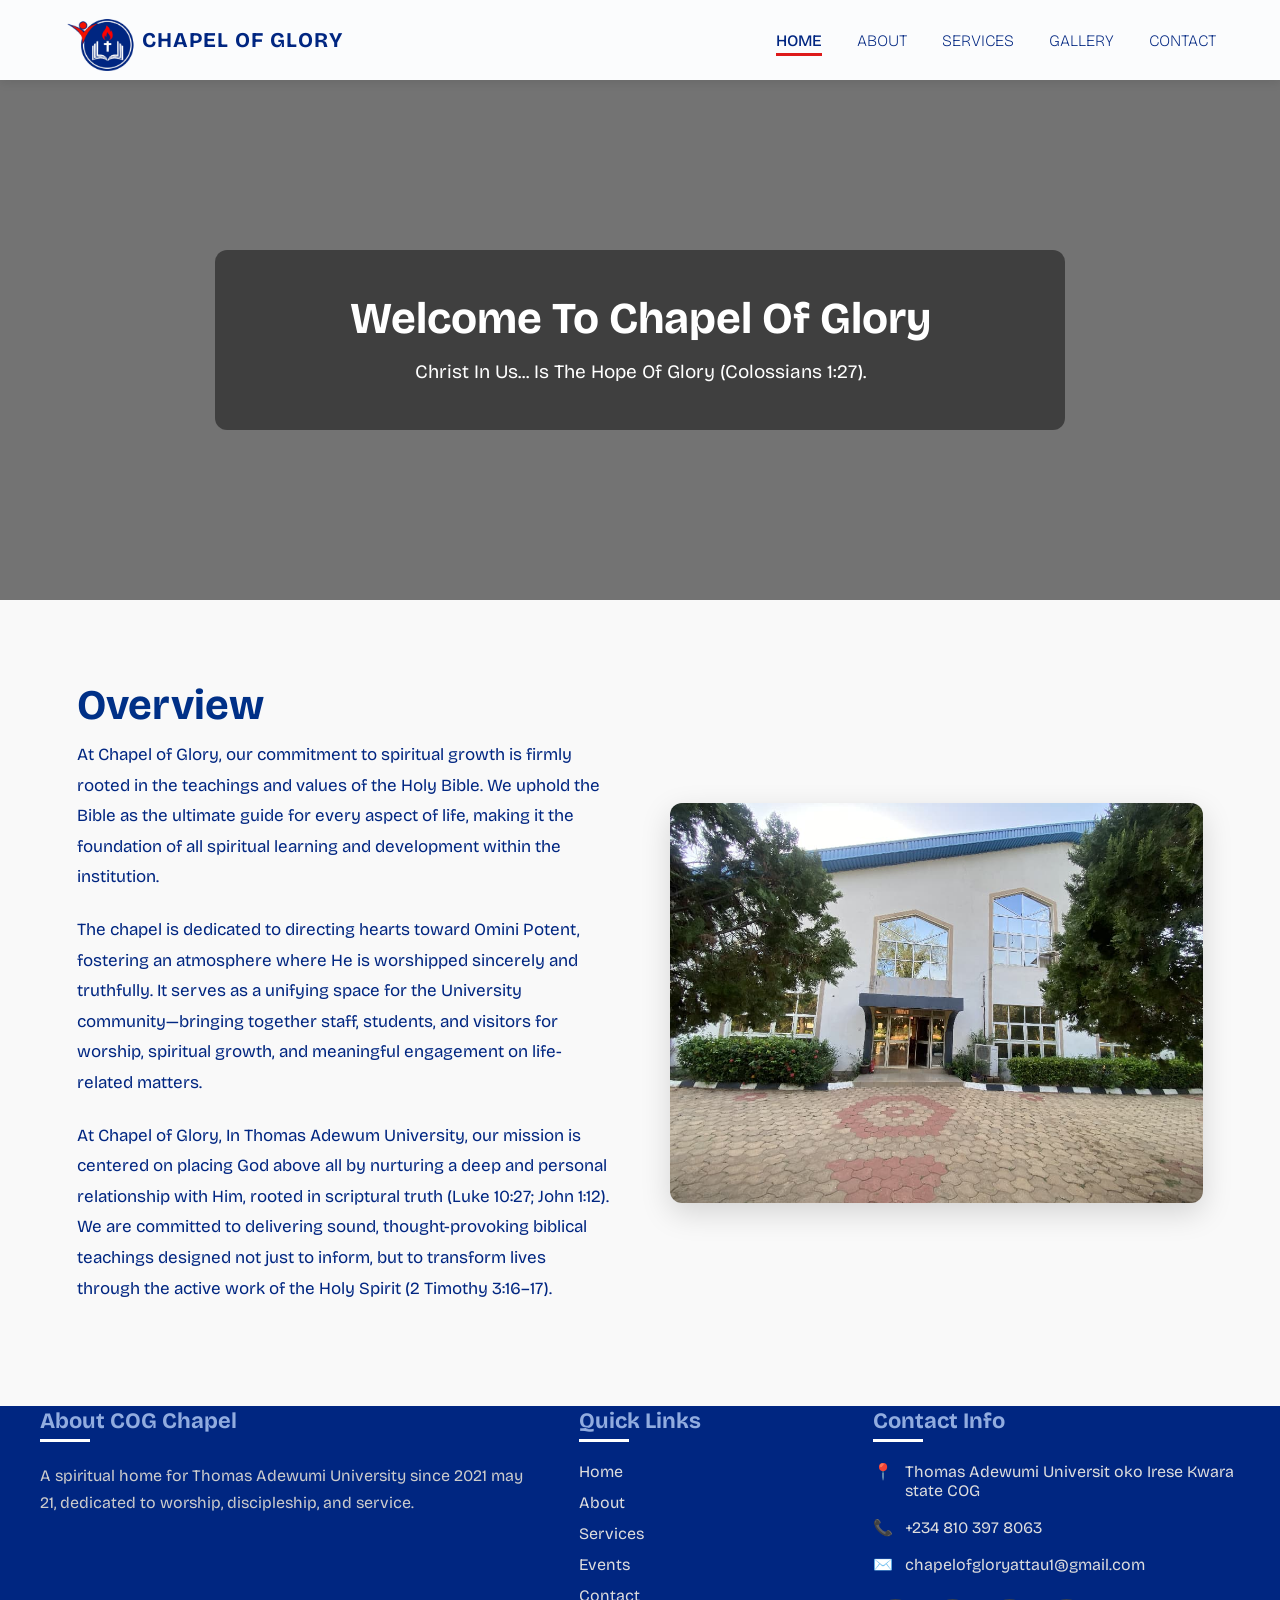
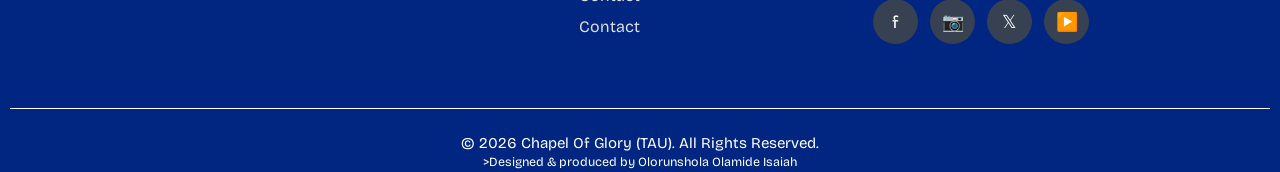
==== index.html @ 88c902e5 "Add files via upload" ====
<!doctype html>
<html lang="en">
  <head>
    <meta charset="UTF-8" />
    <meta name="viewport" content="width=device-width, initial-scale=1.0" />
    <link rel="stylesheet" href="style.css" />
    <title>Chapel Of Glory</title>
    <link rel="icon" type="image/png" href="Image/IMG_3424.png" />

    <!-- ✅ Correct Google Icons -->
    <link href="https://fonts.googleapis.com/css2?family=Material+Symbols+Outlined" rel="stylesheet">
  </head>

  <body>

    <nav class="navbar">
      <div class="logo-container">
        <div class="logo">
          <img src="Image/IMG_3424.png" alt="Chapel Of Glory" />
        </div>
        <div class="church-name">CHAPEL OF GLORY</div>
      </div>

      <!-- ✅ Navigation Links (with close button inside) -->
      <ul class="nav-links" id="navLinks">

        <li><a href="index.html" class="active">HOME</a></li>
        <li><a href="about.html">ABOUT</a></li>
        <li><a href="services.html">SERVICES</a></li>
        <li><a href="events.html">GALLERY</a></li>
        <li><a href="contact.html">CONTACT</a></li>
      </ul>

      <!-- ✅ Menu Button -->
      <button class="menu-btn" id="menuBtn">
        <span class="material-symbols-outlined" id="menuIcon">menu</span>
      </button>
    </nav>

  </body>
</html>

    <!-- Hero Banner -->
    <section class="hero">
      <video autoplay muted loop playsinline>
        <source
          src="Video/WhatsApp Video 2026-04-13 at 7.07.06 PM.mp4"
          type="video/mp4"
        />
        Your browser does not support this video
      </video>

      <div class="fallback"></div>

      <div class="hero-content">
        <h1 class="hero-title"><b>Welcome To Chapel Of Glory</b></h1>
        <p class="hero-subtitle">
         Christ In Us... Is The Hope Of Glory (Colossians 1:27).
        </p>
      </div>
    </section>

    <!-- Overview Section -->
    <section class="overview">
      <div class="overview-container">
        <!-- Left: Text Content -->
        <div class="overview-text">
          <h2 class="section-title">Overview</h2>

          <p>
            At Chapel of Glory, our commitment to spiritual growth is firmly
            rooted in the teachings and values of the Holy Bible. We uphold the
            Bible as the ultimate guide for every aspect of life, making it the
            foundation of all spiritual learning and development within the
            institution.
          </p>

          <p>
            The chapel is dedicated to directing hearts toward Omini Potent,
            fostering an atmosphere where He is worshipped sincerely and
            truthfully. It serves as a unifying space for the University
            community—bringing together staff, students, and visitors for
            worship, spiritual growth, and meaningful engagement on life-related
            matters.
          </p>

          <p>
            At Chapel of Glory, In Thomas Adewum University, our mission is
            centered on placing God above all by nurturing a deep and personal
            relationship with Him, rooted in scriptural truth (Luke 10:27; John
            1:12). We are committed to delivering sound, thought-provoking
            biblical teachings designed not just to inform, but to transform
            lives through the active work of the Holy Spirit (2 Timothy
            3:16–17).
          </p>
        </div>

        <!-- Right: Chapel Building Image -->
        <div class="overview-image">
          <img
            src="Image/WhatsApp Image 2026-04-17 at 4.58.15 PM.jpeg"
            alt="Chapel Of Glory Building"
          />
        </div>
      </div>
    </section>

    <!-- Devotional Store Section 
    <section class="devotional-store">
      <div class="store-container">
        <h2 class="section-title">Devotional Store</h2>
        <p class="section-subtitle">
          Enhance your spiritual journey with these inspiring devotionals and
          books
        </p>

        <div class="store-grid">
          Item 1: Open Heaven 
          <div class="store-card">
            <div class="card-image">
              <img src="images/hymnbook.jpg" alt="Hymn Book" />
            </div>
            <div class="card-content">
              <h3>Sunday School Book</h3>
              <p>
                A book of 
              </p>
              <a
                href="pdfs/hymnbook-sample.pdf"
                target="_blank"
                class="download-btn"
              >
                View HYMM
              </a>
            </div>
          </div>-->

          <!-- Item 2: Hymn Book -->
          <!-- Hymn Book - Updated with PDF Viewer 
          <div class="store-card">
            <div class="card-image">
              <img src="images/hymnbook.jpg" alt="Hymn Book" />
            </div>
            <div class="card-content">
              <h3>Hymn Book</h3>
              <p>
                Collection of worship hymns for personal and corporate worship
              </p>
              <a
                href="pdfs/hymnbook-sample.pdf"
                target="_blank"
                class="download-btn"
              >
                View HYMM
              </a>
            </div>
          </div>

          Item 3: Sunday School 
          <div class="store-card">
            <div class="card-image">
              <img src="images/sunday-school.jpg" alt="Sunday School Manual" />
            </div>
            <div class="card-content">
              <h3>Sunday School</h3>
              <div class="price">₦1,000</div>
              <p>Comprehensive Sunday school teaching materials</p>
              <button class="download-btn">DOWNLOAD SAMPLE</button>
            </div>
          </div>
        </div> 

        <div class="store-footer">
          For full purchases, please contact us at
          <p>
            Email us:
            <a href="mailto:chapleofgloryattau1@gmail.com"
              >chapleofgloryattau1@gmail.com</a
            >
          </p>
          or visit the chapel.
        </div>
      </div>
    </section> -->


<!-- Prayer Request Section - Similar to Email Updates -->



    <!-- Footer -->
  <footer class="footer">
    <div class="footer-container">
      <!-- About COG Chapel -->
      <div class="footer-column">
        <h3>About COG Chapel</h3>
        <p>A spiritual home for Thomas Adewumi University since 2021 may 21, dedicated to worship, discipleship, and service.</p>
      </div>

      <!-- Quick Links -->
      <div class="footer-column">
        <h3>Quick Links</h3>
        <ul>
          <li><a href="index.html">Home</a></li>
          <li><a href="#">About</a></li>
          <li><a href="#">Services</a></li>
          <li><a href="#">Events</a></li>
          <li><a href="#">Contact</a></li>
          <li><a href="#">Contact</a></li>
        </ul>
      </div>

      <!-- Contact Info -->
      <div class="footer-column">
        <h3>Contact Info</h3>
        <div class="contact-item">
          <span>📍</span>
          <span>Thomas Adewumi Universit oko Irese Kwara state COG</span>
        </div>
        <div class="contact-item">
          <span>📞</span>
          <span>+234 810 397 8063</span>
        </div>
        <div class="contact-item">
          <span>✉️</span>
          <span>chapelofgloryattau1@gmail.com</span>
        </div>

        <!-- Social Media Icons -->
        <div class="social-icons">
          <a href="#" class="social-icon">f</a>
          <a href="#" class="social-icon">📷</a>
          <a href="#" class="social-icon">𝕏</a>
          <a href="#" class="social-icon">▶️</a>
        </div>
      </div>
    </div>

    <!-- Bottom Copyright -->
    <div class="footer-bottom">
      <p>© 2026 Chapel Of Glory (TAU). All Rights Reserved.</p>
      <p><small>>Designed & produced by Olorunshola Olamide Isaiah</small></p>
    </div>
  </footer>

 <script>
  const menuBtn = document.getElementById('menuBtn');
  const navLinks = document.getElementById('navLinks');
  const menuIcon = document.getElementById('menuIcon');
  const closeIcon = document.getElementById('closeIcon');

  menuBtn.addEventListener('click', () => {
    navLinks.classList.toggle('active');

    // Change icon between menu and close (X)
    if (navLinks.classList.contains('active')) {
      menuIcon.textContent = 'close';     // Shows X icon
    } else {
      menuIcon.textContent = 'menu';      // Shows hamburger
    }
  });


  const prayerForm = document.getElementById('prayerForm');

  prayerForm.addEventListener('submit', function(e) {
    e.preventDefault();

    const fullName = document.getElementById('fullName').value.trim();
    const email = document.getElementById('email').value.trim();
    const phone = document.getElementById('phone').value.trim();
    const prayerTitle = document.getElementById('prayerTitle').value.trim();
    const prayerPoint = document.getElementById('prayerPoint').value.trim();

    if (!fullName || !email || !prayerPoint) {
      alert("Please fill in your name, email, and prayer request.");
      return;
    }
// The email body content sent to the Prophet will be formatted as follows:
    let body = `New Prayer Request from Chapel of Glory Member\n\n`;
    body += `Name: ${fullName}\n`;
    body += `Email: ${email}\n`;
    if (phone) body += `Phone: ${phone}\n`;
    if (prayerTitle) body += `Prayer Title: ${prayerTitle}\n\n`;
    body += `Prayer Request:\n${prayerPoint}\n\n`;
    body += `Submitted on: ${new Date().toLocaleString()}`;

    const prophetEmail = "olamideolorunshola07@gmail.com";

    const mailtoLink = `mailto:${prophetEmail}?subject=Prayer Request from ${encodeURIComponent(fullName)}&body=${encodeURIComponent(body)}`;

    // Try to open email client
    window.location.href = mailtoLink;

    // Show success message
    const successDiv = document.createElement('div');
    successDiv.className = 'success-message';
    successDiv.innerHTML = `
      <strong>Thank You!</strong><br>
      Your prayer request has been prepared.<br>
      Please check your email app and click <strong>"Send"</strong> to deliver it to the Prophet.
    `;

    prayerForm.appendChild(successDiv);
    successDiv.style.display = 'block';

    // Reset form
    setTimeout(() => {
      prayerForm.reset();
      successDiv.remove();
    }, 4000);
  });
</script>


  </body>
</html>
---- style.css ----
@import url("https://fonts.googleapis.com/css2?family=Bricolage+Grotesque:opsz,wght@12..96,200..800&display=swap");
:root {
  --Logo-color: #002681;
  --logo-color-2: #dd1a1a;
  --Logo-color-3: #fff;
}

* {
  margin: 0;
  padding: 0;
  box-sizing: border-box;
  scrollbar-width: thin;
}

body {
  font-family: "Bricolage Grotesque", sans-serif;
}

/* Navbar */
.navbar {
  display: flex;
  align-items: center;
  justify-content: space-between;
  padding: 15px 5%;
  background-color: rgb(251, 252, 253);
  box-shadow: 0 2px 10px rgba(0, 0, 0, 0.1);
  position: sticky;
  top: 0;
  z-index: 1000;
  width: auto;
  height: 80px;
}

.logo-container {
  display: flex;
  align-items: center;
  gap: 3px;
}

.logo {
  width: 75px;
  height: 75px;
  top: 50%;
  left: 70%;
  overflow: hidden;
  animation: flip 2s ease-in-out infinite;
  transform-style: preserve-3d;
}

@keyframes flip {
  0% {
    transform: perspective(800px) rotateY(0deg);
  }
  50% {
    transform: perspective(800px) rotateY(180deg);
  }
}

.logo img {
  width: 100%;
  height: 100%;
  object-fit: contain;
}

.church-name {
  font-size: 21px;
  font-weight: 700;
  color: #002681;
  letter-spacing: 1px;
}

/* Desktop Navigation */
.nav-links {
  display: flex;
  gap: 35px;
  list-style: none;
}

.nav-links a {
  text-decoration: none;
  color: var(--Logo-color);
  font-weight: 200;
  font-size: 16px;
}

.nav-links a:hover {
  color: var(--logo-color-2);
}
.nav-links a:hover {
  color: #003087;
}

.nav-links a.active {
  color: var(--Logo-color);
  position: relative;
  font-weight: 500;
}

.nav-links a.active::after {
  content: "";
  position: absolute;
  bottom: -6px;
  left: 0;
  width: 100%;
  height: 3px;
  background-color: var(--logo-color-2);
}

/* Menu Button */
.menu-btn {
  background: none;
  border: none;
  font-size: 32px;
  color: var(--Logo-color);
  cursor: pointer;
  display: none;
  padding: 5px;
}

/* Mobile Menu */
@media (max-width: 768px) {
  .menu-btn {
    display: block;
  }

  .logo {
    width: 55px;
    height: 55px;
    border-radius: 50%;
  }

  .church-name {
    font-size: 16px;
  }

  .nav-links {
    position: fixed;
    top: 80px;
    left: -100%;
    width: 100%;
    height: calc(70vh - 60px);
    background: var(--Logo-color-3);
    flex-direction: column;
    align-items: center;
    padding-top: 20px;
    gap: 30px;
    transition: 0.3s;
  }

  .nav-links.active {
    left: 0;
  }

  .nav-links a {
    font-size: 18px;
  }
}

/* Hero Banner */
.hero {
  position: relative;
  height: 520px; /* Full screen height */
  display: flex;
  align-items: center;
  justify-content: center;
  overflow: hidden;
}

.hero video {
  position: absolute;
  top: 50%;
  left: 50%;
  min-width: 90%;
  min-height: 50%;
  width: 100%;
  height: auto;
  transform: translate(-50%, -50%);
  object-fit: cover;
  z-index: 10;
}

.hero::after {
  content: "";
  position: absolute;
  top: 0;
  left: 0;
  width: 100%;
  height: 100%;
  background: rgba(0, 0, 0, 0.55); /* Adjust darkness here */
  z-index: 2;
}

.hero-content {
  position: relative;
  z-index: 13;
  background-color: rgba(0, 0, 0, 0.45);
  padding: 45px 80px;
  border-radius: 12px;
  min-width: 850px;
  margin-top: 0;
  text-align: center;
  color: white;
}

.hero-title {
  font-size: 44px;
  font-weight: 700;
  margin-bottom: 16px;
  line-height: 1.1;
}

.hero-subtitle {
  font-size: 19px;
  line-height: 1.4;
}

@media (max-width: 600px) {
  .hero {
    height: 420px;
  }

  .hero-title {
    font-size: 28px;
  }

  .hero-subtitle {
    font-size: 16px;
  }
}

/* Overview Section */
.overview {
  padding: 80px 6%;
  background-color: #f9f9f9;
}

.overview-container {
  display: flex;
  align-items: center;
  gap: 60px;
  max-width: 1200px;
  margin: 0 auto;
}

.overview-text {
  flex: 1;
}

.section-title {
  font-size: 42px;
  font-weight: 700;
  color: #dd1a1a;
  margin-bottom: 30px;
}

.overview-text p {
  font-size: 17px;
  line-height: 1.8;
  color: #002681;
  margin-bottom: 22px;
}

.overview-image {
  flex: 1;
  border-radius: 12px;
  overflow: hidden;
  box-shadow: 0 10px 30px rgba(0, 0, 0, 0.15);
}

.overview-image img {
  width: 100%;
  height: auto;
  display: block;
  transition: transform 0.4s ease;
}

.overview-image img:hover {
  transform: scale(1.03);
}

@media (max-width: 768px) {
  .overview-container {
    flex-direction: column;
    gap: 40px;
  }

  .section-title {
    font-size: 36px;
  }
}

/* Devotional Store Section */
.devotional-store {
  padding: 80px 6%;
  background-color: #f8f9fa;
}

.store-container {
  max-width: 1200px;
  margin: 0 auto;
  text-align: center;
}

.section-title {
  font-size: 42px;
  font-weight: 700;
  color: #003087;
  margin-bottom: 10px;
}

.section-subtitle {
  font-size: 19px;
  color: #555;
  margin-bottom: 50px;
}

.store-grid {
  display: grid;
  grid-template-columns: repeat(auto-fit, minmax(320px, 1fr));
  gap: 30px;
  margin-bottom: 60px;
}

.store-card {
  background: white;
  border-radius: 12px;
  overflow: hidden;
  box-shadow: 0 8px 25px rgba(0, 0, 0, 0.1);
  transition: transform 0.3s ease;
}

.store-card:hover {
  box-shadow: 0 10px 30px var(--Logo-color-3);
  transform: translateY(-8px);
}

.card-image {
  height: 280px;
  overflow: hidden;
}

.card-image img {
  width: 100%;
  height: 100%;
  object-fit: cover;
}

.card-content {
  padding: 25px;
  text-align: left;
}

.card-content h3 {
  font-size: 24px;
  margin-bottom: 8px;
  color: var(--Logo-color);
}

.price {
  font-size: 22px;
  font-weight: 700;
  color: var(--logo-color-2);
  margin-bottom: 12px;
}

.card-content p {
  color: #555;
  line-height: 1.6;
  margin-bottom: 20px;
}

.download-btn {
  background-color: #003087;
  color: white;
  border: none;
  padding: 12px 24px;
  border-radius: 6px;
  font-weight: 600;
  cursor: pointer;
  transition: background 0.3s;
  width: 100%;
}

.download-btn:hover {
  background-color: #002266;
}

@media (max-width: 768px) {
  .email-container {
    flex-direction: column;
  }
}

.store-footer {
  font-size: 16px;
  color: #666;
  margin-top: 40px;
}

.store-footer a {
  color: #003087;
  text-decoration: none;
}

.store-footer a:hover {
  text-decoration: underline;
}

@media (max-width: 768px) {
  .store-grid {
    grid-template-columns: 1fr;
  }
}

/* Footer */
.footer {
  background-color: var(--Logo-color);
  color: #ddd;
  padding: 2px 10px;
}

.footer-container {
  max-width: 1200px;
  margin: 0 auto;
  display: grid;
  grid-template-columns: 2fr 1fr 1.5fr;
  gap: 50px;
}

.footer-column h3 {
  color: #91acdf;
  font-size: 22px;
  margin-bottom: 20px;
  position: relative;
  padding-bottom: 8px;
}

.footer-column h3::after {
  content: "";
  position: absolute;
  bottom: 0;
  left: 0;
  width: 50px;
  height: 3px;
  background-color: white;
}

.footer-column p {
  line-height: 1.7;
  color: #ccc;
}

.footer-column ul {
  list-style: none;
  padding: 0;
}

.footer-column ul li {
  margin-bottom: 12px;
}

.footer-column ul a {
  color: #ddd;
  text-decoration: none;
  transition: color 0.3s;
}

.footer-column ul a:hover {
  color: #020f27;
}

.contact-item {
  display: flex;
  align-items: flex-start;
  gap: 12px;
  margin-bottom: 18px;
  font-size: 16px;
}

.social-icons {
  margin-top: 25px;
  display: flex;
  gap: 12px;
}

.social-icon {
  width: 45px;
  height: 45px;
  background-color: #374151;
  color: white;
  border-radius: 50%;
  display: flex;
  align-items: center;
  justify-content: center;
  font-size: 18px;
  text-decoration: none;
  transition: all 0.3s;
}

.social-icon:hover {
  background-color: var(--logo-color-2);
  transform: translateY(-3px);
}

.footer-bottom {
  margin-top: 60px;
  padding-top: 25px;
  border-top: 1px solid white;
  text-align: center;
  color: var(--Logo-color-3);
  font-size: 15px;
}

@media (max-width: 768px) {
  .footer-container {
    grid-template-columns: 1fr;
  }

  .footer-container {
    grid-template-columns: 1fr;
    gap: 40px;
  }

  @media (max-width: 992px) {
    .footer-container {
      grid-template-columns: 1fr 1fr;
    }
  }
}
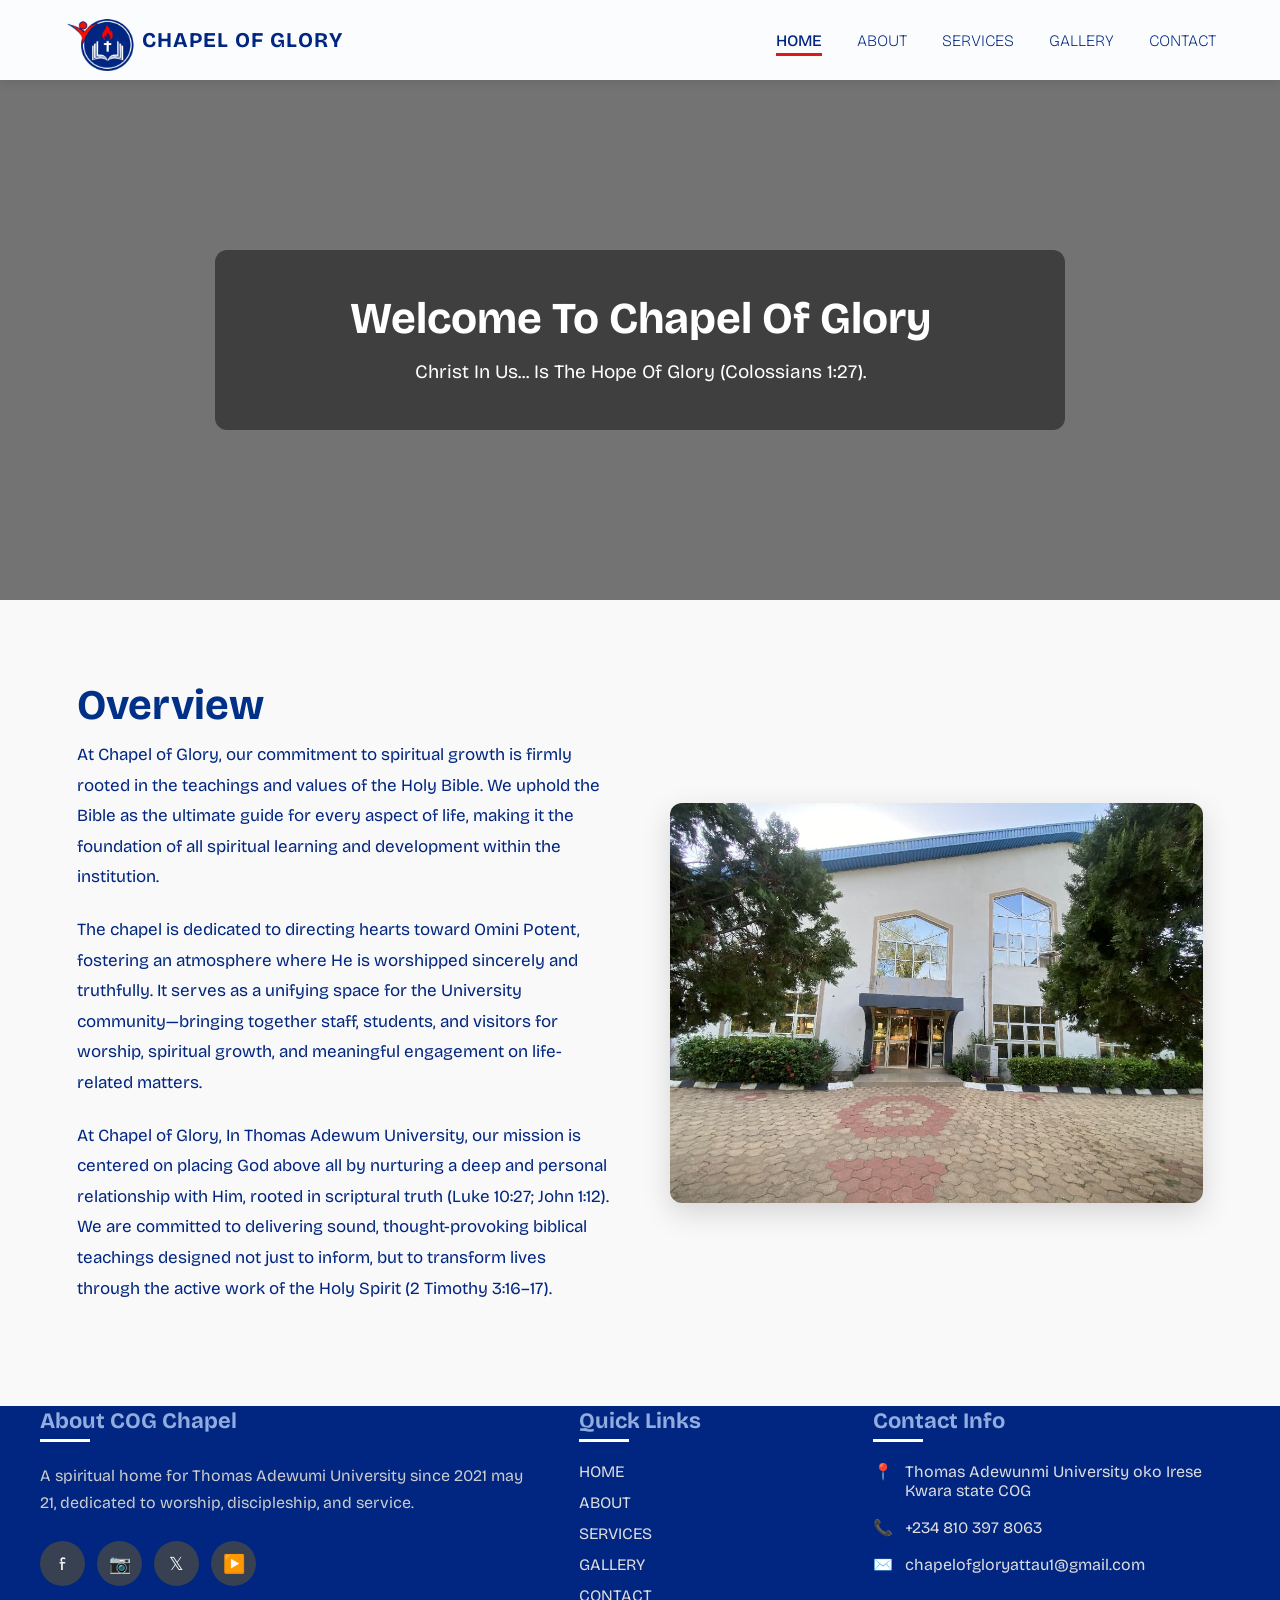
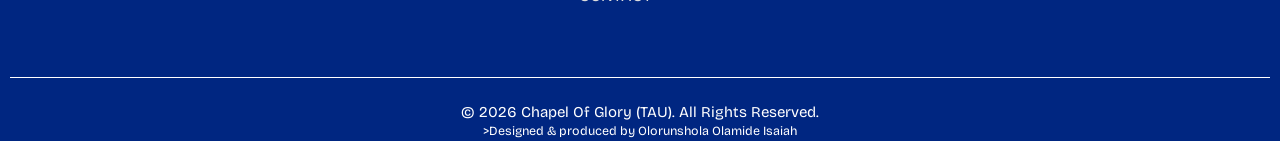
==== commit 279740f9: "Add files via upload" ====
--- a/index.html
+++ b/index.html
@@ -27,7 +27,7 @@
         <li><a href="index.html" class="active">HOME</a></li>
         <li><a href="about.html">ABOUT</a></li>
         <li><a href="services.html">SERVICES</a></li>
-        <li><a href="events.html">GALLERY</a></li>
+        <li><a href="gallery.html">GALLERY</a></li>
         <li><a href="contact.html">CONTACT</a></li>
       </ul>
 
@@ -189,59 +189,65 @@
 
 
     <!-- Footer -->
-  <footer class="footer">
-    <div class="footer-container">
-      <!-- About COG Chapel -->
-      <div class="footer-column">
-        <h3>About COG Chapel</h3>
-        <p>A spiritual home for Thomas Adewumi University since 2021 may 21, dedicated to worship, discipleship, and service.</p>
-      </div>
-
-      <!-- Quick Links -->
-      <div class="footer-column">
-        <h3>Quick Links</h3>
-        <ul>
-          <li><a href="index.html">Home</a></li>
-          <li><a href="#">About</a></li>
-          <li><a href="#">Services</a></li>
-          <li><a href="#">Events</a></li>
-          <li><a href="#">Contact</a></li>
-          <li><a href="#">Contact</a></li>
-        </ul>
-      </div>
-
-      <!-- Contact Info -->
-      <div class="footer-column">
-        <h3>Contact Info</h3>
-        <div class="contact-item">
-          <span>📍</span>
-          <span>Thomas Adewumi Universit oko Irese Kwara state COG</span>
-        </div>
-        <div class="contact-item">
-          <span>📞</span>
-          <span>+234 810 397 8063</span>
-        </div>
-        <div class="contact-item">
-          <span>✉️</span>
-          <span>chapelofgloryattau1@gmail.com</span>
-        </div>
-
-        <!-- Social Media Icons -->
-        <div class="social-icons">
-          <a href="#" class="social-icon">f</a>
-          <a href="#" class="social-icon">📷</a>
-          <a href="#" class="social-icon">𝕏</a>
-          <a href="#" class="social-icon">▶️</a>
-        </div>
-      </div>
-    </div>
-
-    <!-- Bottom Copyright -->
-    <div class="footer-bottom">
-      <p>© 2026 Chapel Of Glory (TAU). All Rights Reserved.</p>
-      <p><small>>Designed & produced by Olorunshola Olamide Isaiah</small></p>
-    </div>
-  </footer>
+<footer class="footer">
+        <div class="footer-container">
+          <!-- About COG Chapel -->
+          <div class="footer-column">
+            <h3>About COG Chapel</h3>
+            <p>
+              A spiritual home for Thomas Adewumi University since 2021 may 21,
+              dedicated to worship, discipleship, and service.
+            </p>
+            
+            <!-- Social Media Icons -->
+            <div class="social-icons">
+              <a href="#" class="social-icon">f</a>
+              <a href="#" class="social-icon">📷</a>
+              <a href="#" class="social-icon">𝕏</a>
+              <a href="#" class="social-icon">▶️</a>
+            </div>
+          </div>
+
+          <!-- Quick Links -->
+          <div class="footer-column">
+            <h3>Quick Links</h3>
+            <ul>
+              <li><a href="index.html">HOME</a></li>
+              <li><a href="about.html">ABOUT</a></li>
+              <li><a href="services.html">SERVICES</a></li>
+              <li><a href="gallery.html">GALLERY</a></li>
+              <li><a href="contact.html" class="active">CONTACT</a></li>
+            </ul>
+          </div>
+
+          <!-- Contact Info -->
+          <div class="footer-column">
+            <h3>Contact Info</h3>
+            <div class="contact-item">
+              <span>📍</span>
+              <span>Thomas Adewunmi University oko Irese Kwara state COG</span>
+            </div>
+            <div class="contact-item">
+              <span>📞</span>
+              <span>+234 810 397 8063</span>
+            </div>
+            <div class="contact-item">
+              <span>✉️</span>
+              <span>chapelofgloryattau1@gmail.com</span>
+            </div>
+
+            
+          </div>
+        </div>
+
+        <!-- Bottom Copyright -->
+        <div class="footer-bottom">
+          <p>© 2026 Chapel Of Glory (TAU). All Rights Reserved.</p>
+          <p>
+            <small>>Designed & produced by Olorunshola Olamide Isaiah</small>
+          </p>
+        </div>
+      </footer>
 
  <script>
   const menuBtn = document.getElementById('menuBtn');
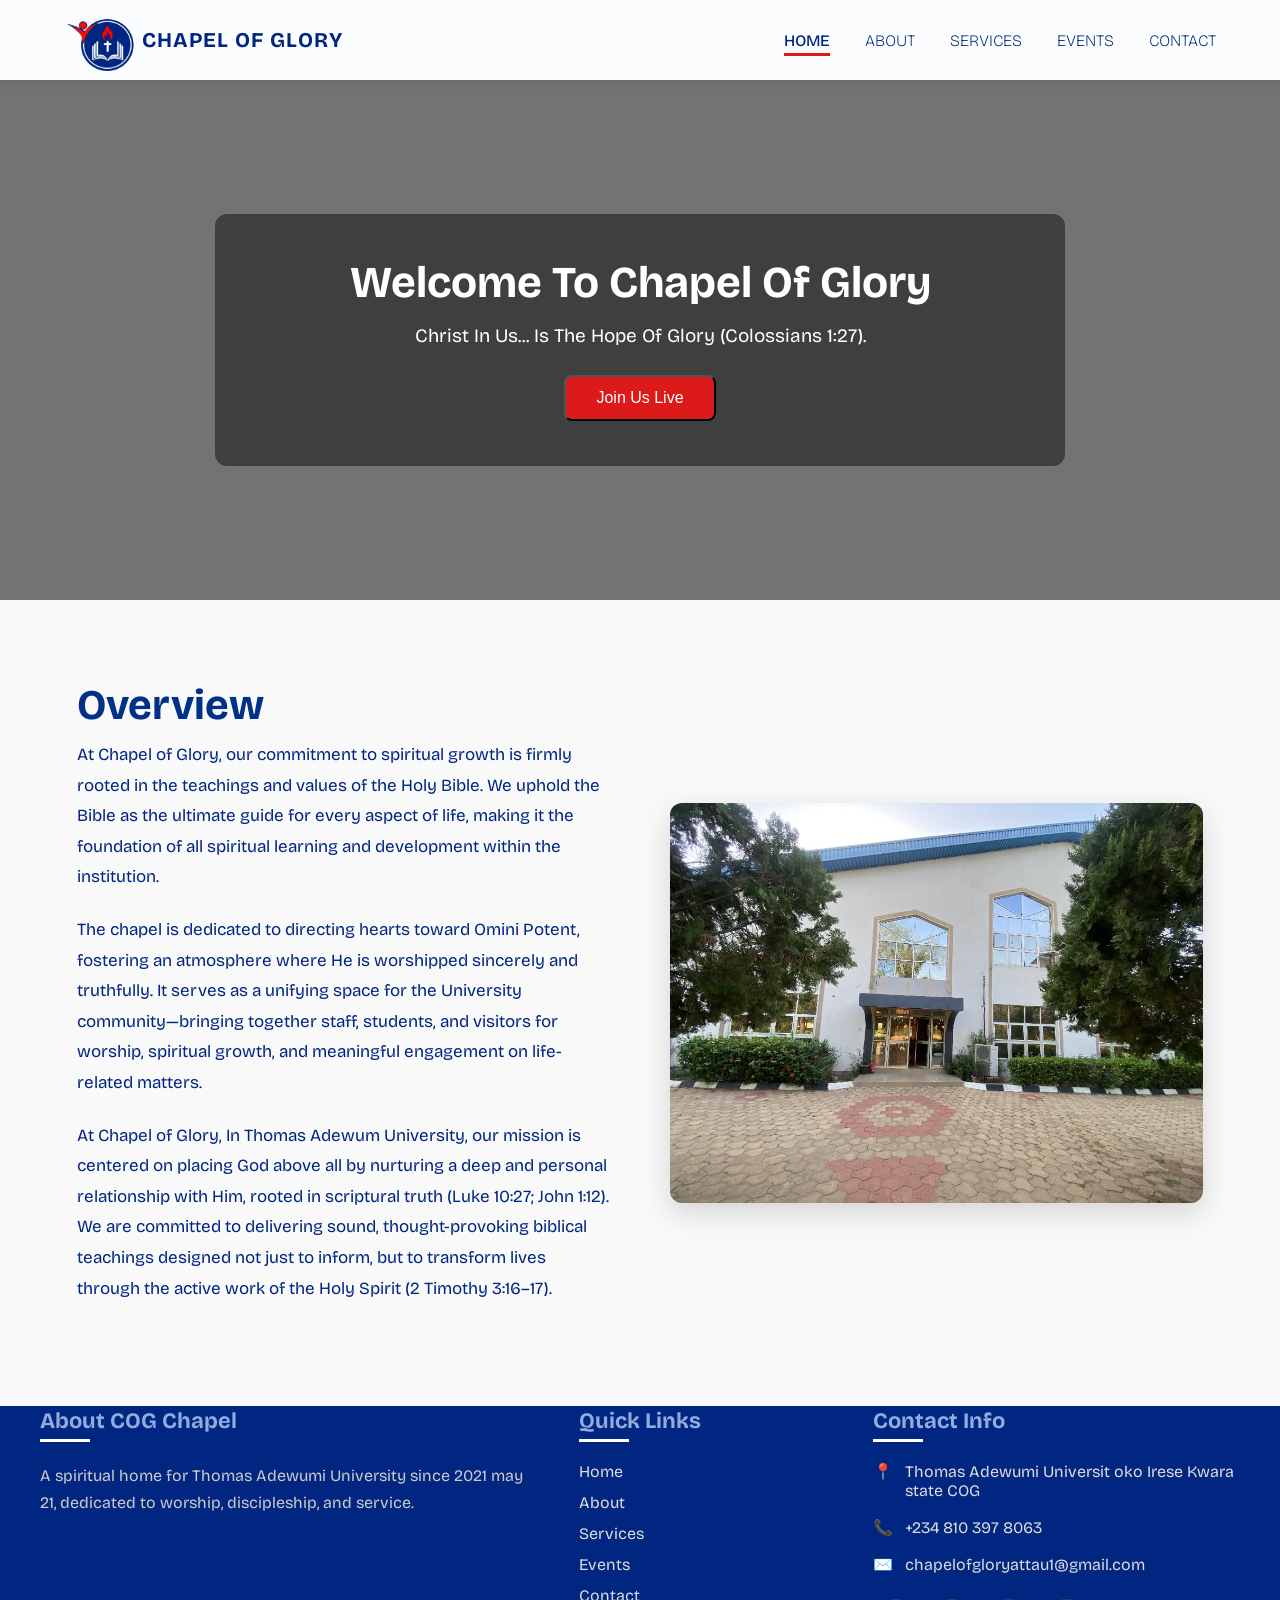
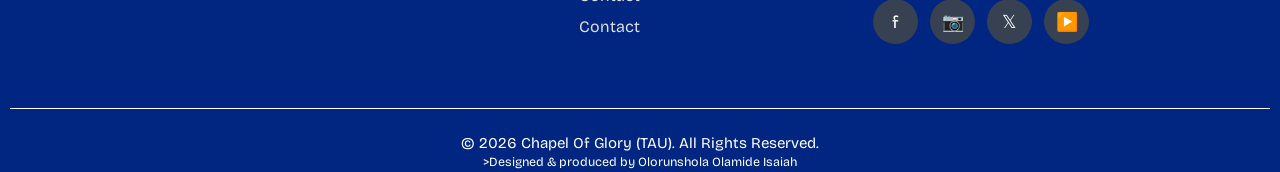
==== commit fe676798: "Add files via upload" ====
--- a/index.html
+++ b/index.html
@@ -6,13 +6,13 @@
     <link rel="stylesheet" href="style.css" />
     <title>Chapel Of Glory</title>
     <link rel="icon" type="image/png" href="Image/IMG_3424.png" />
+    <link rel="stylesheet" href="https://unpkg.com/aos@2.3.4/dist/aos.css">
 
     <!-- ✅ Correct Google Icons -->
     <link href="https://fonts.googleapis.com/css2?family=Material+Symbols+Outlined" rel="stylesheet">
   </head>
 
   <body>
-
     <nav class="navbar">
       <div class="logo-container">
         <div class="logo">
@@ -27,7 +27,7 @@
         <li><a href="index.html" class="active">HOME</a></li>
         <li><a href="about.html">ABOUT</a></li>
         <li><a href="services.html">SERVICES</a></li>
-        <li><a href="gallery.html">GALLERY</a></li>
+        <li><a href="events.html">EVENTS</a></li>
         <li><a href="contact.html">CONTACT</a></li>
       </ul>
 
@@ -52,11 +52,14 @@
 
       <div class="fallback"></div>
 
-      <div class="hero-content">
+      <div class="hero-content" data-aos="zoom-in">
         <h1 class="hero-title"><b>Welcome To Chapel Of Glory</b></h1>
         <p class="hero-subtitle">
          Christ In Us... Is The Hope Of Glory (Colossians 1:27).
         </p>
+         <a href="https://www.youtube.com/@chapelofglorytau3418">
+          <button class="hero-btn">Join Us Live</button>
+         </a>
       </div>
     </section>
 
@@ -189,65 +192,59 @@
 
 
     <!-- Footer -->
-<footer class="footer">
-        <div class="footer-container">
-          <!-- About COG Chapel -->
-          <div class="footer-column">
-            <h3>About COG Chapel</h3>
-            <p>
-              A spiritual home for Thomas Adewumi University since 2021 may 21,
-              dedicated to worship, discipleship, and service.
-            </p>
-            
-            <!-- Social Media Icons -->
-            <div class="social-icons">
-              <a href="#" class="social-icon">f</a>
-              <a href="#" class="social-icon">📷</a>
-              <a href="#" class="social-icon">𝕏</a>
-              <a href="#" class="social-icon">▶️</a>
-            </div>
-          </div>
-
-          <!-- Quick Links -->
-          <div class="footer-column">
-            <h3>Quick Links</h3>
-            <ul>
-              <li><a href="index.html">HOME</a></li>
-              <li><a href="about.html">ABOUT</a></li>
-              <li><a href="services.html">SERVICES</a></li>
-              <li><a href="gallery.html">GALLERY</a></li>
-              <li><a href="contact.html" class="active">CONTACT</a></li>
-            </ul>
-          </div>
-
-          <!-- Contact Info -->
-          <div class="footer-column">
-            <h3>Contact Info</h3>
-            <div class="contact-item">
-              <span>📍</span>
-              <span>Thomas Adewunmi University oko Irese Kwara state COG</span>
-            </div>
-            <div class="contact-item">
-              <span>📞</span>
-              <span>+234 810 397 8063</span>
-            </div>
-            <div class="contact-item">
-              <span>✉️</span>
-              <span>chapelofgloryattau1@gmail.com</span>
-            </div>
-
-            
-          </div>
-        </div>
-
-        <!-- Bottom Copyright -->
-        <div class="footer-bottom">
-          <p>© 2026 Chapel Of Glory (TAU). All Rights Reserved.</p>
-          <p>
-            <small>>Designed & produced by Olorunshola Olamide Isaiah</small>
-          </p>
-        </div>
-      </footer>
+  <footer class="footer">
+    <div class="footer-container">
+      <!-- About COG Chapel -->
+      <div class="footer-column">
+        <h3>About COG Chapel</h3>
+        <p>A spiritual home for Thomas Adewumi University since 2021 may 21, dedicated to worship, discipleship, and service.</p>
+      </div>
+
+      <!-- Quick Links -->
+      <div class="footer-column">
+        <h3>Quick Links</h3>
+        <ul>
+          <li><a href="index.html">Home</a></li>
+          <li><a href="#">About</a></li>
+          <li><a href="#">Services</a></li>
+          <li><a href="#">Events</a></li>
+          <li><a href="#">Contact</a></li>
+          <li><a href="#">Contact</a></li>
+        </ul>
+      </div>
+
+      <!-- Contact Info -->
+      <div class="footer-column">
+        <h3>Contact Info</h3>
+        <div class="contact-item">
+          <span>📍</span>
+          <span>Thomas Adewumi Universit oko Irese Kwara state COG</span>
+        </div>
+        <div class="contact-item">
+          <span>📞</span>
+          <span>+234 810 397 8063</span>
+        </div>
+        <div class="contact-item">
+          <span>✉️</span>
+          <span>chapelofgloryattau1@gmail.com</span>
+        </div>
+
+        <!-- Social Media Icons -->
+        <div class="social-icons">
+          <a href="#" class="social-icon">f</a>
+          <a href="#" class="social-icon">📷</a>
+          <a href="#" class="social-icon">𝕏</a>
+          <a href="#" class="social-icon">▶️</a>
+        </div>
+      </div>
+    </div>
+
+    <!-- Bottom Copyright -->
+    <div class="footer-bottom">
+      <p>© 2026 Chapel Of Glory (TAU). All Rights Reserved.</p>
+      <p><small>>Designed & produced by Olorunshola Olamide Isaiah</small></p>
+    </div>
+  </footer>
 
  <script>
   const menuBtn = document.getElementById('menuBtn');
@@ -265,59 +262,15 @@
       menuIcon.textContent = 'menu';      // Shows hamburger
     }
   });
-
-
-  const prayerForm = document.getElementById('prayerForm');
-
-  prayerForm.addEventListener('submit', function(e) {
-    e.preventDefault();
-
-    const fullName = document.getElementById('fullName').value.trim();
-    const email = document.getElementById('email').value.trim();
-    const phone = document.getElementById('phone').value.trim();
-    const prayerTitle = document.getElementById('prayerTitle').value.trim();
-    const prayerPoint = document.getElementById('prayerPoint').value.trim();
-
-    if (!fullName || !email || !prayerPoint) {
-      alert("Please fill in your name, email, and prayer request.");
-      return;
-    }
-// The email body content sent to the Prophet will be formatted as follows:
-    let body = `New Prayer Request from Chapel of Glory Member\n\n`;
-    body += `Name: ${fullName}\n`;
-    body += `Email: ${email}\n`;
-    if (phone) body += `Phone: ${phone}\n`;
-    if (prayerTitle) body += `Prayer Title: ${prayerTitle}\n\n`;
-    body += `Prayer Request:\n${prayerPoint}\n\n`;
-    body += `Submitted on: ${new Date().toLocaleString()}`;
-
-    const prophetEmail = "olamideolorunshola07@gmail.com";
-
-    const mailtoLink = `mailto:${prophetEmail}?subject=Prayer Request from ${encodeURIComponent(fullName)}&body=${encodeURIComponent(body)}`;
-
-    // Try to open email client
-    window.location.href = mailtoLink;
-
-    // Show success message
-    const successDiv = document.createElement('div');
-    successDiv.className = 'success-message';
-    successDiv.innerHTML = `
-      <strong>Thank You!</strong><br>
-      Your prayer request has been prepared.<br>
-      Please check your email app and click <strong>"Send"</strong> to deliver it to the Prophet.
-    `;
-
-    prayerForm.appendChild(successDiv);
-    successDiv.style.display = 'block';
-
-    // Reset form
-    setTimeout(() => {
-      prayerForm.reset();
-      successDiv.remove();
-    }, 4000);
-  });
 </script>
 
+<script src="https://unpkg.com/aos@2.3.4/dist/aos.js"></script>
+<script>
+  AOS.init({ 
+    duration: 1000,
+     once: true
+     });
+</script>
 
   </body>
 </html>
--- a/style.css
+++ b/style.css
@@ -214,6 +214,20 @@
   line-height: 1.4;
 }
 
+.hero-btn {
+  display: inline-block;
+  margin-top: 25px;
+  padding: 12px 30px;
+  background-color: var(--logo-color-2);
+  color: white;
+  font-size: 16px;
+  border-radius: 8px;
+  text-decoration: none;
+  transition:
+    background-color 0.3s,
+    transform 0.3s;
+}
+
 @media (max-width: 600px) {
   .hero {
     height: 420px;
@@ -413,6 +427,7 @@
 }
 
 /* Footer */
+
 .footer {
   background-color: var(--Logo-color);
   color: #ddd;
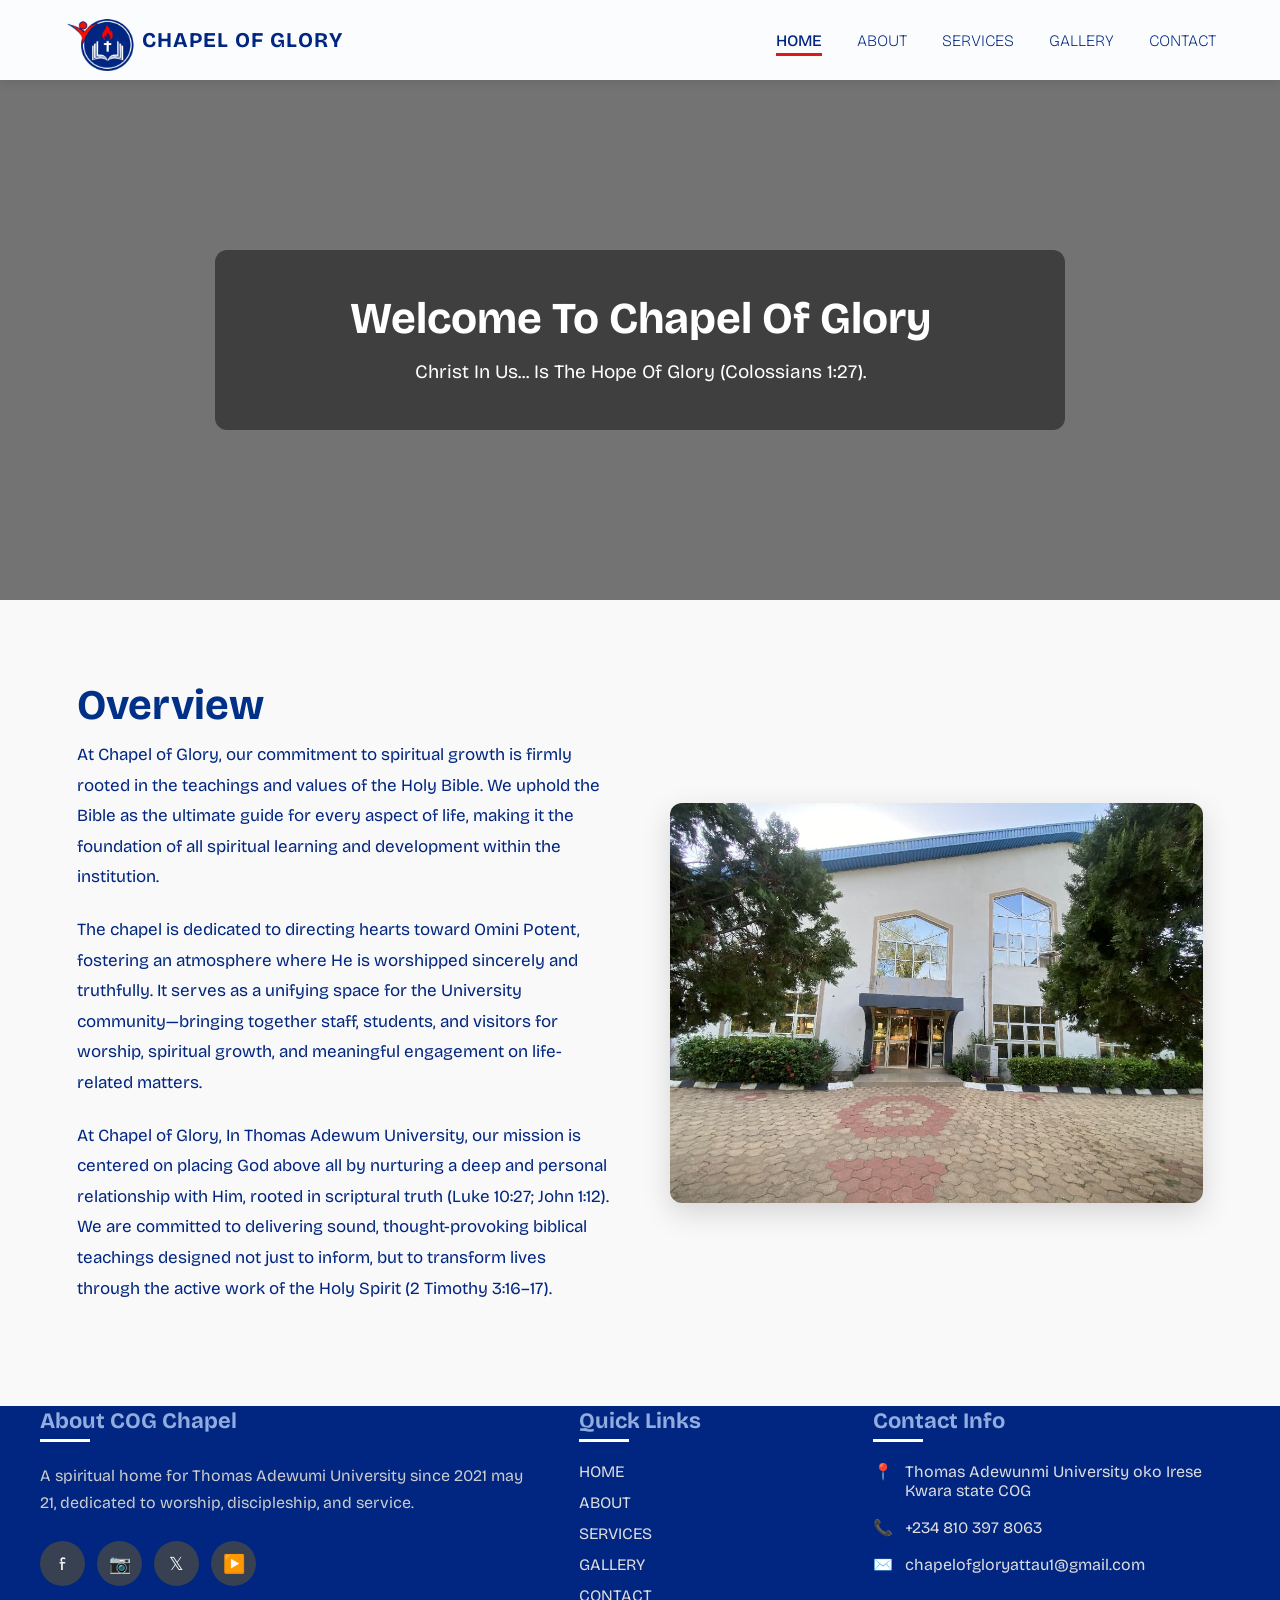
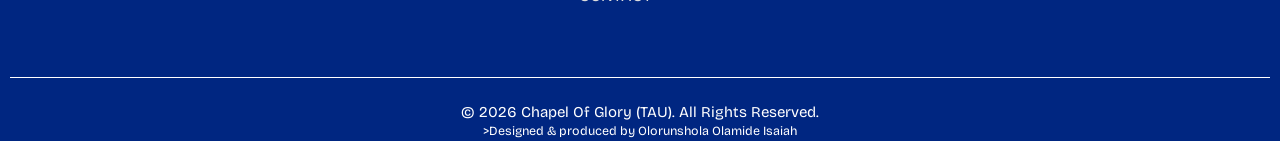
==== commit f12f75ab: "Add files via upload" ====
--- a/index.html
+++ b/index.html
@@ -6,13 +6,13 @@
     <link rel="stylesheet" href="style.css" />
     <title>Chapel Of Glory</title>
     <link rel="icon" type="image/png" href="Image/IMG_3424.png" />
-    <link rel="stylesheet" href="https://unpkg.com/aos@2.3.4/dist/aos.css">
 
     <!-- ✅ Correct Google Icons -->
     <link href="https://fonts.googleapis.com/css2?family=Material+Symbols+Outlined" rel="stylesheet">
   </head>
 
   <body>
+
     <nav class="navbar">
       <div class="logo-container">
         <div class="logo">
@@ -27,7 +27,7 @@
         <li><a href="index.html" class="active">HOME</a></li>
         <li><a href="about.html">ABOUT</a></li>
         <li><a href="services.html">SERVICES</a></li>
-        <li><a href="events.html">EVENTS</a></li>
+        <li><a href="gallery.html">GALLERY</a></li>
         <li><a href="contact.html">CONTACT</a></li>
       </ul>
 
@@ -52,14 +52,11 @@
 
       <div class="fallback"></div>
 
-      <div class="hero-content" data-aos="zoom-in">
+      <div class="hero-content">
         <h1 class="hero-title"><b>Welcome To Chapel Of Glory</b></h1>
         <p class="hero-subtitle">
          Christ In Us... Is The Hope Of Glory (Colossians 1:27).
         </p>
-         <a href="https://www.youtube.com/@chapelofglorytau3418">
-          <button class="hero-btn">Join Us Live</button>
-         </a>
       </div>
     </section>
 
@@ -192,59 +189,65 @@
 
 
     <!-- Footer -->
-  <footer class="footer">
-    <div class="footer-container">
-      <!-- About COG Chapel -->
-      <div class="footer-column">
-        <h3>About COG Chapel</h3>
-        <p>A spiritual home for Thomas Adewumi University since 2021 may 21, dedicated to worship, discipleship, and service.</p>
-      </div>
-
-      <!-- Quick Links -->
-      <div class="footer-column">
-        <h3>Quick Links</h3>
-        <ul>
-          <li><a href="index.html">Home</a></li>
-          <li><a href="#">About</a></li>
-          <li><a href="#">Services</a></li>
-          <li><a href="#">Events</a></li>
-          <li><a href="#">Contact</a></li>
-          <li><a href="#">Contact</a></li>
-        </ul>
-      </div>
-
-      <!-- Contact Info -->
-      <div class="footer-column">
-        <h3>Contact Info</h3>
-        <div class="contact-item">
-          <span>📍</span>
-          <span>Thomas Adewumi Universit oko Irese Kwara state COG</span>
-        </div>
-        <div class="contact-item">
-          <span>📞</span>
-          <span>+234 810 397 8063</span>
-        </div>
-        <div class="contact-item">
-          <span>✉️</span>
-          <span>chapelofgloryattau1@gmail.com</span>
-        </div>
-
-        <!-- Social Media Icons -->
-        <div class="social-icons">
-          <a href="#" class="social-icon">f</a>
-          <a href="#" class="social-icon">📷</a>
-          <a href="#" class="social-icon">𝕏</a>
-          <a href="#" class="social-icon">▶️</a>
-        </div>
-      </div>
-    </div>
-
-    <!-- Bottom Copyright -->
-    <div class="footer-bottom">
-      <p>© 2026 Chapel Of Glory (TAU). All Rights Reserved.</p>
-      <p><small>>Designed & produced by Olorunshola Olamide Isaiah</small></p>
-    </div>
-  </footer>
+<footer class="footer">
+        <div class="footer-container">
+          <!-- About COG Chapel -->
+          <div class="footer-column">
+            <h3>About COG Chapel</h3>
+            <p>
+              A spiritual home for Thomas Adewumi University since 2021 may 21,
+              dedicated to worship, discipleship, and service.
+            </p>
+            
+            <!-- Social Media Icons -->
+            <div class="social-icons">
+              <a href="#" class="social-icon">f</a>
+              <a href="#" class="social-icon">📷</a>
+              <a href="#" class="social-icon">𝕏</a>
+              <a href="#" class="social-icon">▶️</a>
+            </div>
+          </div>
+
+          <!-- Quick Links -->
+          <div class="footer-column">
+            <h3>Quick Links</h3>
+            <ul>
+              <li><a href="index.html">HOME</a></li>
+              <li><a href="about.html">ABOUT</a></li>
+              <li><a href="services.html">SERVICES</a></li>
+              <li><a href="gallery.html">GALLERY</a></li>
+              <li><a href="contact.html" class="active">CONTACT</a></li>
+            </ul>
+          </div>
+
+          <!-- Contact Info -->
+          <div class="footer-column">
+            <h3>Contact Info</h3>
+            <div class="contact-item">
+              <span>📍</span>
+              <span>Thomas Adewunmi University oko Irese Kwara state COG</span>
+            </div>
+            <div class="contact-item">
+              <span>📞</span>
+              <span>+234 810 397 8063</span>
+            </div>
+            <div class="contact-item">
+              <span>✉️</span>
+              <span>chapelofgloryattau1@gmail.com</span>
+            </div>
+
+            
+          </div>
+        </div>
+
+        <!-- Bottom Copyright -->
+        <div class="footer-bottom">
+          <p>© 2026 Chapel Of Glory (TAU). All Rights Reserved.</p>
+          <p>
+            <small>>Designed & produced by Olorunshola Olamide Isaiah</small>
+          </p>
+        </div>
+      </footer>
 
  <script>
   const menuBtn = document.getElementById('menuBtn');
@@ -262,15 +265,59 @@
       menuIcon.textContent = 'menu';      // Shows hamburger
     }
   });
+
+
+  const prayerForm = document.getElementById('prayerForm');
+
+  prayerForm.addEventListener('submit', function(e) {
+    e.preventDefault();
+
+    const fullName = document.getElementById('fullName').value.trim();
+    const email = document.getElementById('email').value.trim();
+    const phone = document.getElementById('phone').value.trim();
+    const prayerTitle = document.getElementById('prayerTitle').value.trim();
+    const prayerPoint = document.getElementById('prayerPoint').value.trim();
+
+    if (!fullName || !email || !prayerPoint) {
+      alert("Please fill in your name, email, and prayer request.");
+      return;
+    }
+// The email body content sent to the Prophet will be formatted as follows:
+    let body = `New Prayer Request from Chapel of Glory Member\n\n`;
+    body += `Name: ${fullName}\n`;
+    body += `Email: ${email}\n`;
+    if (phone) body += `Phone: ${phone}\n`;
+    if (prayerTitle) body += `Prayer Title: ${prayerTitle}\n\n`;
+    body += `Prayer Request:\n${prayerPoint}\n\n`;
+    body += `Submitted on: ${new Date().toLocaleString()}`;
+
+    const prophetEmail = "olamideolorunshola07@gmail.com";
+
+    const mailtoLink = `mailto:${prophetEmail}?subject=Prayer Request from ${encodeURIComponent(fullName)}&body=${encodeURIComponent(body)}`;
+
+    // Try to open email client
+    window.location.href = mailtoLink;
+
+    // Show success message
+    const successDiv = document.createElement('div');
+    successDiv.className = 'success-message';
+    successDiv.innerHTML = `
+      <strong>Thank You!</strong><br>
+      Your prayer request has been prepared.<br>
+      Please check your email app and click <strong>"Send"</strong> to deliver it to the Prophet.
+    `;
+
+    prayerForm.appendChild(successDiv);
+    successDiv.style.display = 'block';
+
+    // Reset form
+    setTimeout(() => {
+      prayerForm.reset();
+      successDiv.remove();
+    }, 4000);
+  });
 </script>
 
-<script src="https://unpkg.com/aos@2.3.4/dist/aos.js"></script>
-<script>
-  AOS.init({ 
-    duration: 1000,
-     once: true
-     });
-</script>
 
   </body>
 </html>
--- a/style.css
+++ b/style.css
@@ -214,20 +214,6 @@
   line-height: 1.4;
 }
 
-.hero-btn {
-  display: inline-block;
-  margin-top: 25px;
-  padding: 12px 30px;
-  background-color: var(--logo-color-2);
-  color: white;
-  font-size: 16px;
-  border-radius: 8px;
-  text-decoration: none;
-  transition:
-    background-color 0.3s,
-    transform 0.3s;
-}
-
 @media (max-width: 600px) {
   .hero {
     height: 420px;
@@ -427,7 +413,6 @@
 }
 
 /* Footer */
-
 .footer {
   background-color: var(--Logo-color);
   color: #ddd;
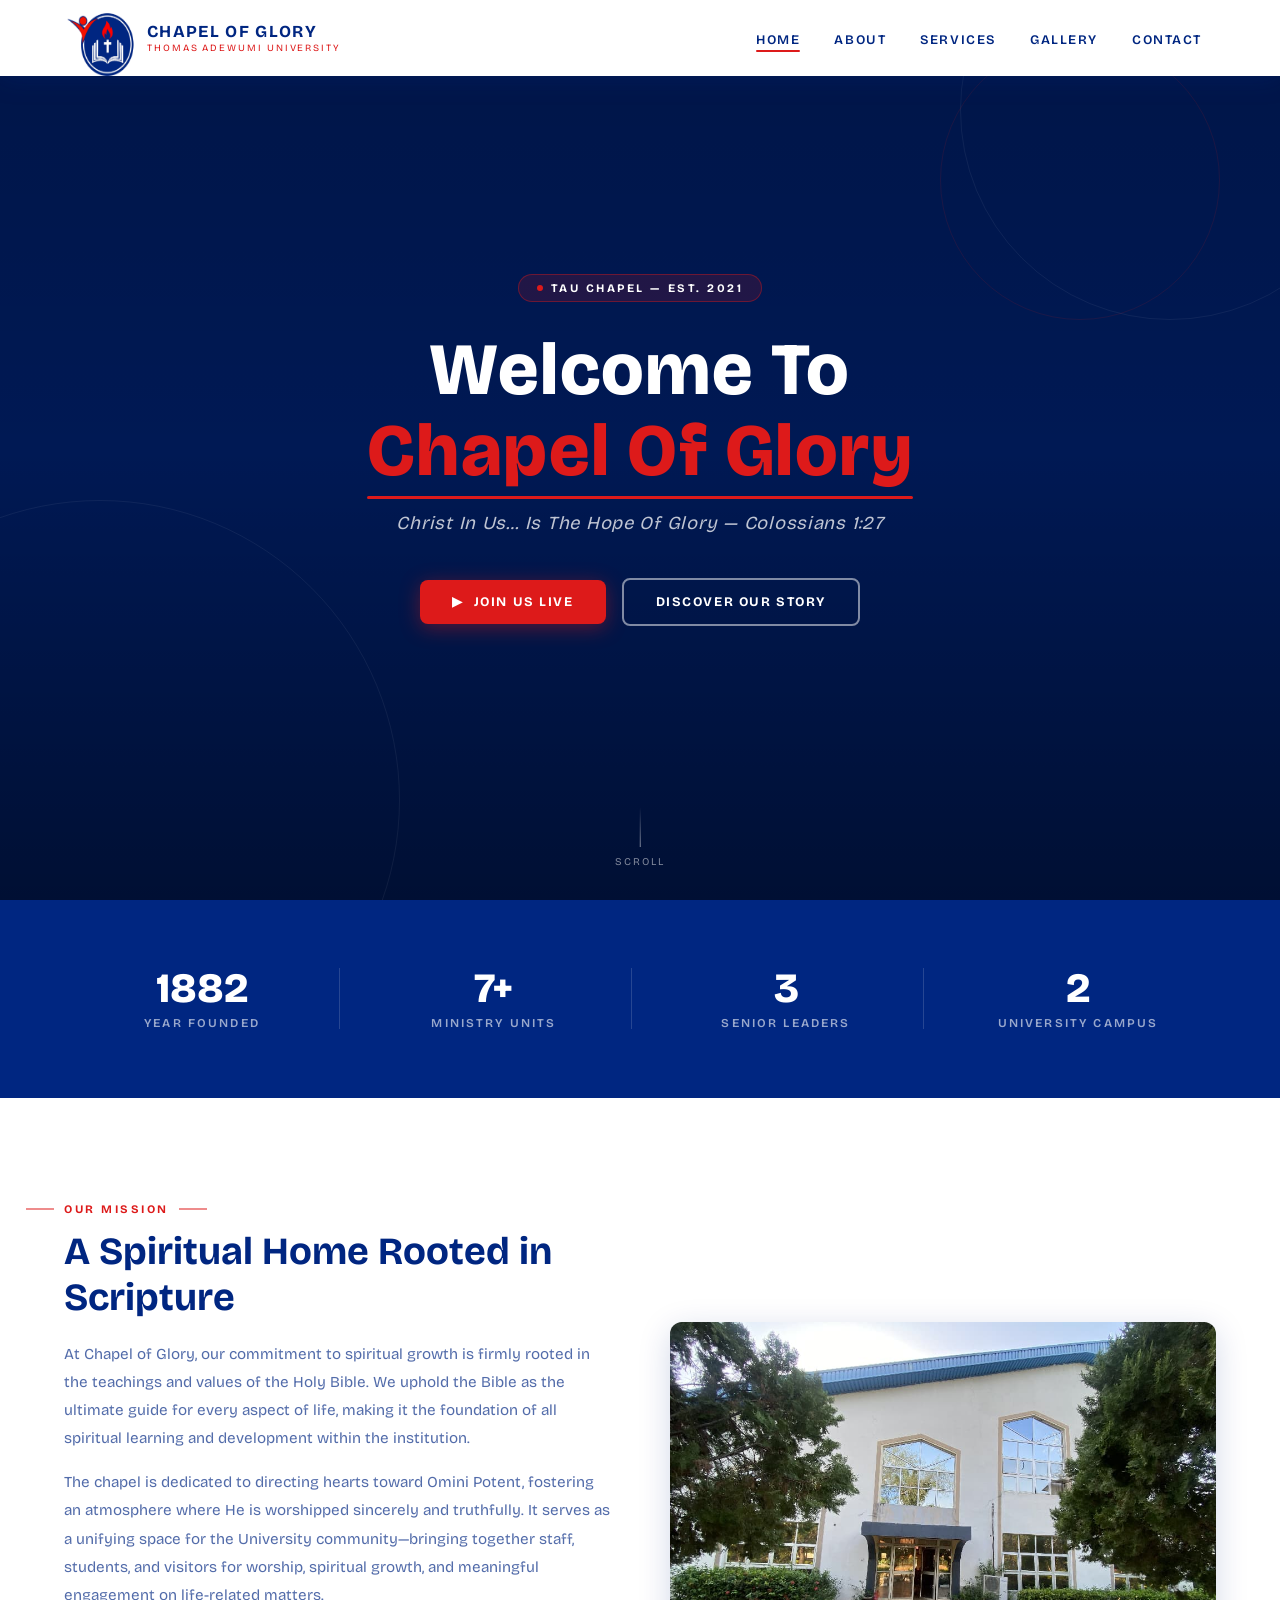
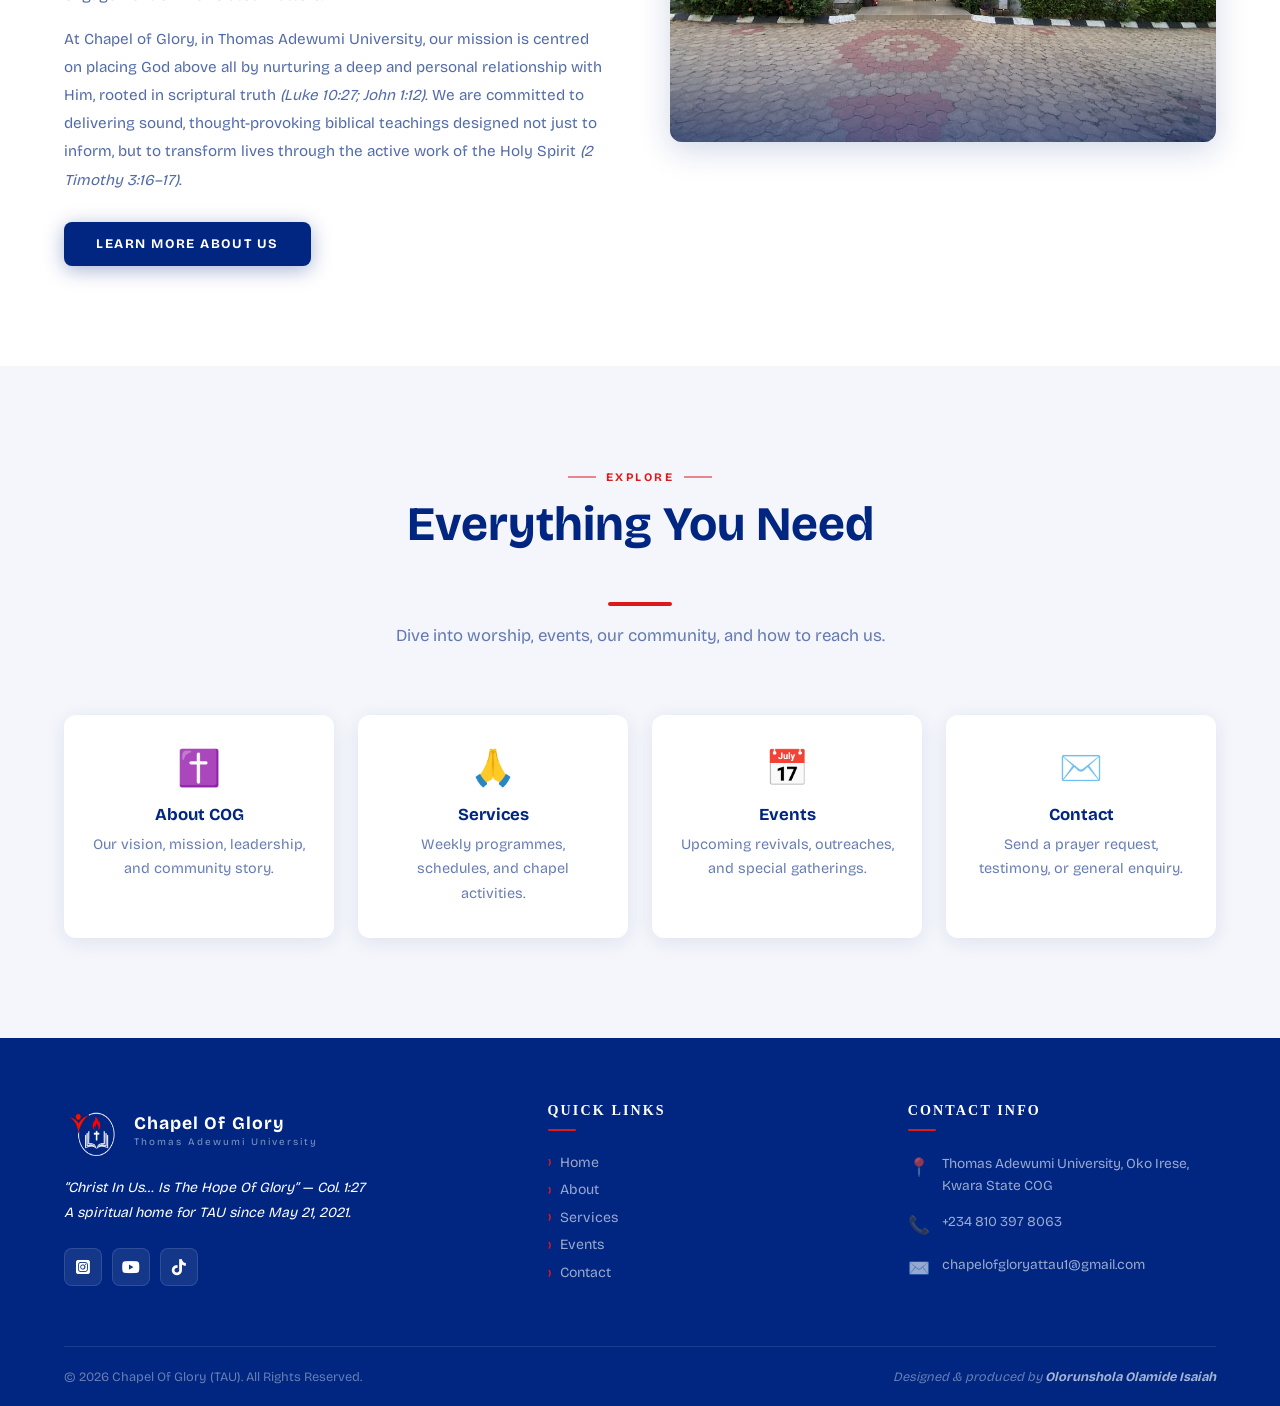
==== commit 7dd54585: "Add files via upload" ====
--- a/index.html
+++ b/index.html
@@ -1,323 +1,319 @@
-<!doctype html>
-<html lang="en">
-  <head>
-    <meta charset="UTF-8" />
-    <meta name="viewport" content="width=device-width, initial-scale=1.0" />
-    <link rel="stylesheet" href="style.css" />
-    <title>Chapel Of Glory</title>
-    <link rel="icon" type="image/png" href="Image/IMG_3424.png" />
-
-    <!-- ✅ Correct Google Icons -->
-    <link href="https://fonts.googleapis.com/css2?family=Material+Symbols+Outlined" rel="stylesheet">
-  </head>
-
-  <body>
-
-    <nav class="navbar">
-      <div class="logo-container">
-        <div class="logo">
-          <img src="Image/IMG_3424.png" alt="Chapel Of Glory" />
-        </div>
-        <div class="church-name">CHAPEL OF GLORY</div>
-      </div>
-
-      <!-- ✅ Navigation Links (with close button inside) -->
-      <ul class="nav-links" id="navLinks">
-
-        <li><a href="index.html" class="active">HOME</a></li>
-        <li><a href="about.html">ABOUT</a></li>
-        <li><a href="services.html">SERVICES</a></li>
-        <li><a href="gallery.html">GALLERY</a></li>
-        <li><a href="contact.html">CONTACT</a></li>
-      </ul>
-
-      <!-- ✅ Menu Button -->
-      <button class="menu-btn" id="menuBtn">
-        <span class="material-symbols-outlined" id="menuIcon">menu</span>
-      </button>
-    </nav>
-
-  </body>
-</html>
-
-    <!-- Hero Banner -->
-    <section class="hero">
-      <video autoplay muted loop playsinline>
-        <source
-          src="Video/WhatsApp Video 2026-04-13 at 7.07.06 PM.mp4"
-          type="video/mp4"
-        />
-        Your browser does not support this video
-      </video>
-
-      <div class="fallback"></div>
-
-      <div class="hero-content">
-        <h1 class="hero-title"><b>Welcome To Chapel Of Glory</b></h1>
-        <p class="hero-subtitle">
-         Christ In Us... Is The Hope Of Glory (Colossians 1:27).
-        </p>
-      </div>
-    </section>
-
-    <!-- Overview Section -->
-    <section class="overview">
-      <div class="overview-container">
-        <!-- Left: Text Content -->
-        <div class="overview-text">
-          <h2 class="section-title">Overview</h2>
-
-          <p>
-            At Chapel of Glory, our commitment to spiritual growth is firmly
-            rooted in the teachings and values of the Holy Bible. We uphold the
-            Bible as the ultimate guide for every aspect of life, making it the
-            foundation of all spiritual learning and development within the
-            institution.
-          </p>
-
-          <p>
-            The chapel is dedicated to directing hearts toward Omini Potent,
-            fostering an atmosphere where He is worshipped sincerely and
-            truthfully. It serves as a unifying space for the University
-            community—bringing together staff, students, and visitors for
-            worship, spiritual growth, and meaningful engagement on life-related
-            matters.
-          </p>
-
-          <p>
-            At Chapel of Glory, In Thomas Adewum University, our mission is
-            centered on placing God above all by nurturing a deep and personal
-            relationship with Him, rooted in scriptural truth (Luke 10:27; John
-            1:12). We are committed to delivering sound, thought-provoking
-            biblical teachings designed not just to inform, but to transform
-            lives through the active work of the Holy Spirit (2 Timothy
-            3:16–17).
-          </p>
-        </div>
-
-        <!-- Right: Chapel Building Image -->
-        <div class="overview-image">
-          <img
-            src="Image/WhatsApp Image 2026-04-17 at 4.58.15 PM.jpeg"
-            alt="Chapel Of Glory Building"
-          />
-        </div>
-      </div>
-    </section>
-
-    <!-- Devotional Store Section 
-    <section class="devotional-store">
-      <div class="store-container">
-        <h2 class="section-title">Devotional Store</h2>
-        <p class="section-subtitle">
-          Enhance your spiritual journey with these inspiring devotionals and
-          books
-        </p>
-
-        <div class="store-grid">
-          Item 1: Open Heaven 
-          <div class="store-card">
-            <div class="card-image">
-              <img src="images/hymnbook.jpg" alt="Hymn Book" />
-            </div>
-            <div class="card-content">
-              <h3>Sunday School Book</h3>
-              <p>
-                A book of 
-              </p>
-              <a
-                href="pdfs/hymnbook-sample.pdf"
-                target="_blank"
-                class="download-btn"
-              >
-                View HYMM
-              </a>
-            </div>
-          </div>-->
-
-          <!-- Item 2: Hymn Book -->
-          <!-- Hymn Book - Updated with PDF Viewer 
-          <div class="store-card">
-            <div class="card-image">
-              <img src="images/hymnbook.jpg" alt="Hymn Book" />
-            </div>
-            <div class="card-content">
-              <h3>Hymn Book</h3>
-              <p>
-                Collection of worship hymns for personal and corporate worship
-              </p>
-              <a
-                href="pdfs/hymnbook-sample.pdf"
-                target="_blank"
-                class="download-btn"
-              >
-                View HYMM
-              </a>
-            </div>
-          </div>
-
-          Item 3: Sunday School 
-          <div class="store-card">
-            <div class="card-image">
-              <img src="images/sunday-school.jpg" alt="Sunday School Manual" />
-            </div>
-            <div class="card-content">
-              <h3>Sunday School</h3>
-              <div class="price">₦1,000</div>
-              <p>Comprehensive Sunday school teaching materials</p>
-              <button class="download-btn">DOWNLOAD SAMPLE</button>
-            </div>
-          </div>
-        </div> 
-
-        <div class="store-footer">
-          For full purchases, please contact us at
-          <p>
-            Email us:
-            <a href="mailto:chapleofgloryattau1@gmail.com"
-              >chapleofgloryattau1@gmail.com</a
-            >
-          </p>
-          or visit the chapel.
-        </div>
-      </div>
-    </section> -->
-
-
-<!-- Prayer Request Section - Similar to Email Updates -->
-
-
-
-    <!-- Footer -->
-<footer class="footer">
-        <div class="footer-container">
-          <!-- About COG Chapel -->
-          <div class="footer-column">
-            <h3>About COG Chapel</h3>
-            <p>
-              A spiritual home for Thomas Adewumi University since 2021 may 21,
-              dedicated to worship, discipleship, and service.
-            </p>
-            
-            <!-- Social Media Icons -->
-            <div class="social-icons">
-              <a href="#" class="social-icon">f</a>
-              <a href="#" class="social-icon">📷</a>
-              <a href="#" class="social-icon">𝕏</a>
-              <a href="#" class="social-icon">▶️</a>
-            </div>
-          </div>
-
-          <!-- Quick Links -->
-          <div class="footer-column">
-            <h3>Quick Links</h3>
-            <ul>
-              <li><a href="index.html">HOME</a></li>
-              <li><a href="about.html">ABOUT</a></li>
-              <li><a href="services.html">SERVICES</a></li>
-              <li><a href="gallery.html">GALLERY</a></li>
-              <li><a href="contact.html" class="active">CONTACT</a></li>
-            </ul>
-          </div>
-
-          <!-- Contact Info -->
-          <div class="footer-column">
-            <h3>Contact Info</h3>
-            <div class="contact-item">
-              <span>📍</span>
-              <span>Thomas Adewunmi University oko Irese Kwara state COG</span>
-            </div>
-            <div class="contact-item">
-              <span>📞</span>
-              <span>+234 810 397 8063</span>
-            </div>
-            <div class="contact-item">
-              <span>✉️</span>
-              <span>chapelofgloryattau1@gmail.com</span>
-            </div>
-
-            
-          </div>
-        </div>
-
-        <!-- Bottom Copyright -->
-        <div class="footer-bottom">
-          <p>© 2026 Chapel Of Glory (TAU). All Rights Reserved.</p>
-          <p>
-            <small>>Designed & produced by Olorunshola Olamide Isaiah</small>
-          </p>
-        </div>
-      </footer>
-
- <script>
-  const menuBtn = document.getElementById('menuBtn');
-  const navLinks = document.getElementById('navLinks');
-  const menuIcon = document.getElementById('menuIcon');
-  const closeIcon = document.getElementById('closeIcon');
-
-  menuBtn.addEventListener('click', () => {
-    navLinks.classList.toggle('active');
-
-    // Change icon between menu and close (X)
-    if (navLinks.classList.contains('active')) {
-      menuIcon.textContent = 'close';     // Shows X icon
-    } else {
-      menuIcon.textContent = 'menu';      // Shows hamburger
-    }
-  });
-
-
-  const prayerForm = document.getElementById('prayerForm');
-
-  prayerForm.addEventListener('submit', function(e) {
-    e.preventDefault();
-
-    const fullName = document.getElementById('fullName').value.trim();
-    const email = document.getElementById('email').value.trim();
-    const phone = document.getElementById('phone').value.trim();
-    const prayerTitle = document.getElementById('prayerTitle').value.trim();
-    const prayerPoint = document.getElementById('prayerPoint').value.trim();
-
-    if (!fullName || !email || !prayerPoint) {
-      alert("Please fill in your name, email, and prayer request.");
-      return;
-    }
-// The email body content sent to the Prophet will be formatted as follows:
-    let body = `New Prayer Request from Chapel of Glory Member\n\n`;
-    body += `Name: ${fullName}\n`;
-    body += `Email: ${email}\n`;
-    if (phone) body += `Phone: ${phone}\n`;
-    if (prayerTitle) body += `Prayer Title: ${prayerTitle}\n\n`;
-    body += `Prayer Request:\n${prayerPoint}\n\n`;
-    body += `Submitted on: ${new Date().toLocaleString()}`;
-
-    const prophetEmail = "olamideolorunshola07@gmail.com";
-
-    const mailtoLink = `mailto:${prophetEmail}?subject=Prayer Request from ${encodeURIComponent(fullName)}&body=${encodeURIComponent(body)}`;
-
-    // Try to open email client
-    window.location.href = mailtoLink;
-
-    // Show success message
-    const successDiv = document.createElement('div');
-    successDiv.className = 'success-message';
-    successDiv.innerHTML = `
-      <strong>Thank You!</strong><br>
-      Your prayer request has been prepared.<br>
-      Please check your email app and click <strong>"Send"</strong> to deliver it to the Prophet.
-    `;
-
-    prayerForm.appendChild(successDiv);
-    successDiv.style.display = 'block';
-
-    // Reset form
-    setTimeout(() => {
-      prayerForm.reset();
-      successDiv.remove();
-    }, 4000);
-  });
-</script>
-
-
-  </body>
-</html>
+<!doctype html>
+<html lang="en">
+  <head>
+    <meta charset="UTF-8" />
+    <meta name="viewport" content="width=device-width, initial-scale=1.0" />
+    <title>Chapel Of Glory</title>
+    <link rel="icon" type="image/png" href="Image/IMG_3424.png" />
+    <link rel="stylesheet" href="style.css" />
+    <!-- favicon placeholder: swap src for your real favicon -->
+    <link rel="icon" href="Image/IMG_3424.png" type="image/png" />
+    <link
+      rel="stylesheet"
+      href="https://cdnjs.cloudflare.com/ajax/libs/font-awesome/6.5.2/css/all.min.css"
+    />
+  </head>
+  <body>
+    <!-- ============================================================
+       NAVBAR
+       ============================================================ -->
+    <nav class="navbar" role="navigation" aria-label="Main navigation">
+      <div class="nav-brand">
+        <img
+          src="Image/IMG_3424.png"
+          alt="Chapel Of Glory Logo"
+          class="nav-logo"
+        />
+        <div class="nav-title">
+          Chapel Of Glory
+          <span>Thomas Adewumi University</span>
+        </div>
+      </div>
+      <ul class="nav-links" role="list">
+        <li><a href="index.html">Home</a></li>
+        <li><a href="about.html">About</a></li>
+        <li><a href="services.html">Services</a></li>
+        <li><a href="gallary.html">Gallery</a></li>
+        <li><a href="contact.html">Contact</a></li>
+      </ul>
+      <button
+        class="hamburger"
+        aria-label="Toggle mobile menu"
+        aria-expanded="false"
+      >
+        <span></span><span></span><span></span>
+      </button>
+    </nav>
+
+    <!-- Mobile nav -->
+    <nav class="mobile-nav" aria-label="Mobile navigation">
+      <a href="index.html">Home</a>
+      <a href="about.html">About</a>
+      <a href="services.html">Services</a>
+      <a href="gallary.html">Gallery</a>
+      <a href="contact.html">Contact</a>
+    </nav>
+
+    <!-- ============================================================
+       HERO
+       ============================================================ -->
+    <section class="hero" id="home">
+      <video
+        class="hero-video"
+        src="Video/WhatsApp Video 2026-04-13 at 7.07.06 PM.mp4"
+        autoplay
+        muted
+        loop
+        playsinline
+        aria-hidden="true"
+      >
+        Your browser does not support this video
+      </video>
+      <div class="hero-overlay" aria-hidden="true"></div>
+      <div class="hero-ring hero-ring-1" aria-hidden="true"></div>
+      <div class="hero-ring hero-ring-2" aria-hidden="true"></div>
+      <div class="hero-ring hero-ring-3" aria-hidden="true"></div>
+
+      <div class="hero-content">
+        <div class="hero-tag">TAU Chapel &mdash; Est. 2021</div>
+        <h1 class="hero-title">Welcome To<br /><em>Chapel Of Glory</em></h1>
+        <p class="hero-verse">
+          Christ In Us&hellip; Is The Hope Of Glory &mdash; Colossians 1:27
+        </p>
+        <div class="hero-actions">
+          <a
+            href="https://www.youtube.com/@chapelofglorytau3418"
+            target="_blank"
+            rel="noopener"
+            class="btn btn-primary"
+          >
+            <span>&#9654;</span> Join Us Live
+          </a>
+          <a href="about.html" class="btn btn-outline">Discover Our Story</a>
+        </div>
+      </div>
+
+      <div class="hero-scroll" aria-hidden="true">Scroll</div>
+    </section>
+
+    <!-- ============================================================
+       STATS BAR
+       ============================================================ -->
+    <div class="stats-bar reveal">
+      <div class="stat-item">
+        <div class="stat-number" data-target="2021" data-suffix="">2021</div>
+        <div class="stat-label">Year Founded</div>
+      </div>
+      <div class="stat-item">
+        <div class="stat-number" data-target="7" data-suffix="+">7+</div>
+        <div class="stat-label">Ministry Units</div>
+      </div>
+      <div class="stat-item">
+        <div class="stat-number" data-target="3" data-suffix="">3</div>
+        <div class="stat-label">Senior Leaders</div>
+      </div>
+      <div class="stat-item">
+        <div class="stat-number" data-target="2" data-suffix="">2</div>
+        <div class="stat-label">University Campus</div>
+      </div>
+    </div>
+
+    <!-- ============================================================
+       OVERVIEW / MISSION
+       ============================================================ -->
+    <section class="section" id="overview">
+      <div class="overview-grid">
+        <div class="overview-text reveal reveal-left">
+          <div class="section-eyebrow">Our Mission</div>
+          <h2>A Spiritual Home Rooted in Scripture</h2>
+          <p>
+            At Chapel of Glory, our commitment to spiritual growth is firmly
+            rooted in the teachings and values of the Holy Bible. We uphold the
+            Bible as the ultimate guide for every aspect of life, making it the
+            foundation of all spiritual learning and development within the
+            institution.
+          </p>
+          <p>
+            The chapel is dedicated to directing hearts toward Omini Potent,
+            fostering an atmosphere where He is worshipped sincerely and
+            truthfully. It serves as a unifying space for the University
+            community—bringing together staff, students, and visitors for
+            worship, spiritual growth, and meaningful engagement on life-related
+            matters.
+          </p>
+          <p>
+            At Chapel of Glory, in Thomas Adewumi University, our mission is
+            centred on placing God above all by nurturing a deep and personal
+            relationship with Him, rooted in scriptural truth
+            <em>(Luke 10:27; John 1:12)</em>. We are committed to delivering
+            sound, thought-provoking biblical teachings designed not just to
+            inform, but to transform lives through the active work of the Holy
+            Spirit <em>(2 Timothy 3:16–17)</em>.
+          </p>
+          <a
+            href="about.html"
+            class="btn btn-navy"
+            style="margin-top: 12px; display: inline-flex"
+          >
+            Learn More About Us
+          </a>
+        </div>
+        <div
+          class="overview-img-wrap reveal reveal-right"
+          style="transition-delay: 0.15s"
+        >
+          <img
+            src="Image/WhatsApp Image 2026-04-17 at 4.58.15 PM.jpeg"
+            alt="Chapel Of Glory Building"
+            loading="lazy"
+          />
+        </div>
+      </div>
+    </section>
+
+    <!-- ============================================================
+       QUICK LINKS CARDS
+       ============================================================ -->
+    <section class="section section-alt">
+      <div class="section-head reveal">
+        <p class="section-eyebrow">Explore</p>
+        <h2 class="section-title">Everything You Need</h2>
+        <div class="section-divider"></div>
+        <p class="section-subtitle">
+          Dive into worship, events, our community, and how to reach us.
+        </p>
+      </div>
+      <div class="grid-4">
+        <a
+          href="about.html"
+          class="card reveal reveal-delay-1"
+          style="text-decoration: none"
+        >
+          <div class="card-body" style="padding: 32px 26px; text-align: center">
+            <div style="font-size: 2.2rem; margin-bottom: 14px">✝️</div>
+            <div class="card-title">About COG</div>
+            <p class="card-text">
+              Our vision, mission, leadership, and community story.
+            </p>
+          </div>
+        </a>
+        <a
+          href="services.html"
+          class="card reveal reveal-delay-2"
+          style="text-decoration: none"
+        >
+          <div class="card-body" style="padding: 32px 26px; text-align: center">
+            <div style="font-size: 2.2rem; margin-bottom: 14px">🙏</div>
+            <div class="card-title">Services</div>
+            <p class="card-text">
+              Weekly programmes, schedules, and chapel activities.
+            </p>
+          </div>
+        </a>
+        <a
+          href="events.html"
+          class="card reveal reveal-delay-3"
+          style="text-decoration: none"
+        >
+          <div class="card-body" style="padding: 32px 26px; text-align: center">
+            <div style="font-size: 2.2rem; margin-bottom: 14px">📅</div>
+            <div class="card-title">Events</div>
+            <p class="card-text">
+              Upcoming revivals, outreaches, and special gatherings.
+            </p>
+          </div>
+        </a>
+        <a
+          href="contact.html"
+          class="card reveal reveal-delay-4"
+          style="text-decoration: none"
+        >
+          <div class="card-body" style="padding: 32px 26px; text-align: center">
+            <div style="font-size: 2.2rem; margin-bottom: 14px">✉️</div>
+            <div class="card-title">Contact</div>
+            <p class="card-text">
+              Send a prayer request, testimony, or general enquiry.
+            </p>
+          </div>
+        </a>
+      </div>
+    </section>
+
+    <!-- ============================================================
+       FOOTER
+       ============================================================ -->
+    <footer>
+      <div class="footer-grid">
+        <div class="footer-brand">
+          <div class="footer-logo-row">
+            <img
+              src="Image/IMG_3424.png"
+              alt="Chapel Of Glory Logo"
+              class="footer-logo"
+            />
+            <div class="footer-brand-name">
+              Chapel Of Glory
+              <small>Thomas Adewumi University</small>
+            </div>
+          </div>
+          <p class="footer-tagline">
+            &ldquo;Christ In Us&hellip; Is The Hope Of Glory&rdquo; — Col.
+            1:27<br />
+            A spiritual home for TAU since May 21, 2021.
+          </p>
+          <div class="footer-socials">
+            <a
+              href="https://www.instagram.com/chapelofgloryattau1?igsh=MWRhb3Nqc2I4Y2tsZw%3D%3D&utm_source=qr"
+              ><i class="fa-brands fa-square-instagram"></i
+            ></a>
+            <a href="https://www.youtube.com/@chapelofglorytau3418"
+              ><i class="fa-brands fa-youtube"></i
+            ></a>
+            <i class="fa-brands fa-tiktok"></i>
+          </div>
+        </div>
+
+        <div class="footer-col">
+          <h4>Quick Links</h4>
+          <div class="footer-links">
+            <a href="index.html">Home</a>
+            <a href="about.html">About</a>
+            <a href="services.html">Services</a>
+            <a href="events.html">Events</a>
+            <a href="contact.html">Contact</a>
+          </div>
+        </div>
+
+        <div class="footer-col">
+          <h4>Contact Info</h4>
+          <div class="footer-contact-item">
+            <span class="icon">📍</span>
+            <span>Thomas Adewumi University, Oko Irese, Kwara State COG</span>
+          </div>
+          <div class="footer-contact-item">
+            <span class="icon">📞</span>
+            <span><a href="tel:+2348103978063">+234 810 397 8063</a></span>
+          </div>
+          <div class="footer-contact-item">
+            <span class="icon">✉️</span>
+            <span
+              ><a href="mailto:chapelofgloryattau1@gmail.com"
+                >chapelofgloryattau1@gmail.com</a
+              ></span
+            >
+          </div>
+        </div>
+      </div>
+
+      <div class="footer-bottom">
+        <span>&copy; 2026 Chapel Of Glory (TAU). All Rights Reserved.</span>
+        <span class="footer-credit"
+          >Designed &amp; produced by
+          <strong>Olorunshola Olamide Isaiah</strong></span
+        >
+      </div>
+    </footer>
+
+    <script src="main.js"></script>
+  </body>
+</html>
--- a/style.css
+++ b/style.css
@@ -1,529 +1,1840 @@
-@import url("https://fonts.googleapis.com/css2?family=Bricolage+Grotesque:opsz,wght@12..96,200..800&display=swap");
-:root {
-  --Logo-color: #002681;
-  --logo-color-2: #dd1a1a;
-  --Logo-color-3: #fff;
-}
-
-* {
-  margin: 0;
-  padding: 0;
-  box-sizing: border-box;
-  scrollbar-width: thin;
-}
-
-body {
-  font-family: "Bricolage Grotesque", sans-serif;
-}
-
-/* Navbar */
-.navbar {
-  display: flex;
-  align-items: center;
-  justify-content: space-between;
-  padding: 15px 5%;
-  background-color: rgb(251, 252, 253);
-  box-shadow: 0 2px 10px rgba(0, 0, 0, 0.1);
-  position: sticky;
-  top: 0;
-  z-index: 1000;
-  width: auto;
-  height: 80px;
-}
-
-.logo-container {
-  display: flex;
-  align-items: center;
-  gap: 3px;
-}
-
-.logo {
-  width: 75px;
-  height: 75px;
-  top: 50%;
-  left: 70%;
-  overflow: hidden;
-  animation: flip 2s ease-in-out infinite;
-  transform-style: preserve-3d;
-}
-
-@keyframes flip {
-  0% {
-    transform: perspective(800px) rotateY(0deg);
-  }
-  50% {
-    transform: perspective(800px) rotateY(180deg);
-  }
-}
-
-.logo img {
-  width: 100%;
-  height: 100%;
-  object-fit: contain;
-}
-
-.church-name {
-  font-size: 21px;
-  font-weight: 700;
-  color: #002681;
-  letter-spacing: 1px;
-}
-
-/* Desktop Navigation */
-.nav-links {
-  display: flex;
-  gap: 35px;
-  list-style: none;
-}
-
-.nav-links a {
-  text-decoration: none;
-  color: var(--Logo-color);
-  font-weight: 200;
-  font-size: 16px;
-}
-
-.nav-links a:hover {
-  color: var(--logo-color-2);
-}
-.nav-links a:hover {
-  color: #003087;
-}
-
-.nav-links a.active {
-  color: var(--Logo-color);
-  position: relative;
-  font-weight: 500;
-}
-
-.nav-links a.active::after {
-  content: "";
-  position: absolute;
-  bottom: -6px;
-  left: 0;
-  width: 100%;
-  height: 3px;
-  background-color: var(--logo-color-2);
-}
-
-/* Menu Button */
-.menu-btn {
-  background: none;
-  border: none;
-  font-size: 32px;
-  color: var(--Logo-color);
-  cursor: pointer;
-  display: none;
-  padding: 5px;
-}
-
-/* Mobile Menu */
-@media (max-width: 768px) {
-  .menu-btn {
-    display: block;
-  }
-
-  .logo {
-    width: 55px;
-    height: 55px;
-    border-radius: 50%;
-  }
-
-  .church-name {
-    font-size: 16px;
-  }
-
-  .nav-links {
-    position: fixed;
-    top: 80px;
-    left: -100%;
-    width: 100%;
-    height: calc(70vh - 60px);
-    background: var(--Logo-color-3);
-    flex-direction: column;
-    align-items: center;
-    padding-top: 20px;
-    gap: 30px;
-    transition: 0.3s;
-  }
-
-  .nav-links.active {
-    left: 0;
-  }
-
-  .nav-links a {
-    font-size: 18px;
-  }
-}
-
-/* Hero Banner */
-.hero {
-  position: relative;
-  height: 520px; /* Full screen height */
-  display: flex;
-  align-items: center;
-  justify-content: center;
-  overflow: hidden;
-}
-
-.hero video {
-  position: absolute;
-  top: 50%;
-  left: 50%;
-  min-width: 90%;
-  min-height: 50%;
-  width: 100%;
-  height: auto;
-  transform: translate(-50%, -50%);
-  object-fit: cover;
-  z-index: 10;
-}
-
-.hero::after {
-  content: "";
-  position: absolute;
-  top: 0;
-  left: 0;
-  width: 100%;
-  height: 100%;
-  background: rgba(0, 0, 0, 0.55); /* Adjust darkness here */
-  z-index: 2;
-}
-
-.hero-content {
-  position: relative;
-  z-index: 13;
-  background-color: rgba(0, 0, 0, 0.45);
-  padding: 45px 80px;
-  border-radius: 12px;
-  min-width: 850px;
-  margin-top: 0;
-  text-align: center;
-  color: white;
-}
-
-.hero-title {
-  font-size: 44px;
-  font-weight: 700;
-  margin-bottom: 16px;
-  line-height: 1.1;
-}
-
-.hero-subtitle {
-  font-size: 19px;
-  line-height: 1.4;
-}
-
-@media (max-width: 600px) {
-  .hero {
-    height: 420px;
-  }
-
-  .hero-title {
-    font-size: 28px;
-  }
-
-  .hero-subtitle {
-    font-size: 16px;
-  }
-}
-
-/* Overview Section */
-.overview {
-  padding: 80px 6%;
-  background-color: #f9f9f9;
-}
-
-.overview-container {
-  display: flex;
-  align-items: center;
-  gap: 60px;
-  max-width: 1200px;
-  margin: 0 auto;
-}
-
-.overview-text {
-  flex: 1;
-}
-
-.section-title {
-  font-size: 42px;
-  font-weight: 700;
-  color: #dd1a1a;
-  margin-bottom: 30px;
-}
-
-.overview-text p {
-  font-size: 17px;
-  line-height: 1.8;
-  color: #002681;
-  margin-bottom: 22px;
-}
-
-.overview-image {
-  flex: 1;
-  border-radius: 12px;
-  overflow: hidden;
-  box-shadow: 0 10px 30px rgba(0, 0, 0, 0.15);
-}
-
-.overview-image img {
-  width: 100%;
-  height: auto;
-  display: block;
-  transition: transform 0.4s ease;
-}
-
-.overview-image img:hover {
-  transform: scale(1.03);
-}
-
-@media (max-width: 768px) {
-  .overview-container {
-    flex-direction: column;
-    gap: 40px;
-  }
-
-  .section-title {
-    font-size: 36px;
-  }
-}
-
-/* Devotional Store Section */
-.devotional-store {
-  padding: 80px 6%;
-  background-color: #f8f9fa;
-}
-
-.store-container {
-  max-width: 1200px;
-  margin: 0 auto;
-  text-align: center;
-}
-
-.section-title {
-  font-size: 42px;
-  font-weight: 700;
-  color: #003087;
-  margin-bottom: 10px;
-}
-
-.section-subtitle {
-  font-size: 19px;
-  color: #555;
-  margin-bottom: 50px;
-}
-
-.store-grid {
-  display: grid;
-  grid-template-columns: repeat(auto-fit, minmax(320px, 1fr));
-  gap: 30px;
-  margin-bottom: 60px;
-}
-
-.store-card {
-  background: white;
-  border-radius: 12px;
-  overflow: hidden;
-  box-shadow: 0 8px 25px rgba(0, 0, 0, 0.1);
-  transition: transform 0.3s ease;
-}
-
-.store-card:hover {
-  box-shadow: 0 10px 30px var(--Logo-color-3);
-  transform: translateY(-8px);
-}
-
-.card-image {
-  height: 280px;
-  overflow: hidden;
-}
-
-.card-image img {
-  width: 100%;
-  height: 100%;
-  object-fit: cover;
-}
-
-.card-content {
-  padding: 25px;
-  text-align: left;
-}
-
-.card-content h3 {
-  font-size: 24px;
-  margin-bottom: 8px;
-  color: var(--Logo-color);
-}
-
-.price {
-  font-size: 22px;
-  font-weight: 700;
-  color: var(--logo-color-2);
-  margin-bottom: 12px;
-}
-
-.card-content p {
-  color: #555;
-  line-height: 1.6;
-  margin-bottom: 20px;
-}
-
-.download-btn {
-  background-color: #003087;
-  color: white;
-  border: none;
-  padding: 12px 24px;
-  border-radius: 6px;
-  font-weight: 600;
-  cursor: pointer;
-  transition: background 0.3s;
-  width: 100%;
-}
-
-.download-btn:hover {
-  background-color: #002266;
-}
-
-@media (max-width: 768px) {
-  .email-container {
-    flex-direction: column;
-  }
-}
-
-.store-footer {
-  font-size: 16px;
-  color: #666;
-  margin-top: 40px;
-}
-
-.store-footer a {
-  color: #003087;
-  text-decoration: none;
-}
-
-.store-footer a:hover {
-  text-decoration: underline;
-}
-
-@media (max-width: 768px) {
-  .store-grid {
-    grid-template-columns: 1fr;
-  }
-}
-
-/* Footer */
-.footer {
-  background-color: var(--Logo-color);
-  color: #ddd;
-  padding: 2px 10px;
-}
-
-.footer-container {
-  max-width: 1200px;
-  margin: 0 auto;
-  display: grid;
-  grid-template-columns: 2fr 1fr 1.5fr;
-  gap: 50px;
-}
-
-.footer-column h3 {
-  color: #91acdf;
-  font-size: 22px;
-  margin-bottom: 20px;
-  position: relative;
-  padding-bottom: 8px;
-}
-
-.footer-column h3::after {
-  content: "";
-  position: absolute;
-  bottom: 0;
-  left: 0;
-  width: 50px;
-  height: 3px;
-  background-color: white;
-}
-
-.footer-column p {
-  line-height: 1.7;
-  color: #ccc;
-}
-
-.footer-column ul {
-  list-style: none;
-  padding: 0;
-}
-
-.footer-column ul li {
-  margin-bottom: 12px;
-}
-
-.footer-column ul a {
-  color: #ddd;
-  text-decoration: none;
-  transition: color 0.3s;
-}
-
-.footer-column ul a:hover {
-  color: #020f27;
-}
-
-.contact-item {
-  display: flex;
-  align-items: flex-start;
-  gap: 12px;
-  margin-bottom: 18px;
-  font-size: 16px;
-}
-
-.social-icons {
-  margin-top: 25px;
-  display: flex;
-  gap: 12px;
-}
-
-.social-icon {
-  width: 45px;
-  height: 45px;
-  background-color: #374151;
-  color: white;
-  border-radius: 50%;
-  display: flex;
-  align-items: center;
-  justify-content: center;
-  font-size: 18px;
-  text-decoration: none;
-  transition: all 0.3s;
-}
-
-.social-icon:hover {
-  background-color: var(--logo-color-2);
-  transform: translateY(-3px);
-}
-
-.footer-bottom {
-  margin-top: 60px;
-  padding-top: 25px;
-  border-top: 1px solid white;
-  text-align: center;
-  color: var(--Logo-color-3);
-  font-size: 15px;
-}
-
-@media (max-width: 768px) {
-  .footer-container {
-    grid-template-columns: 1fr;
-  }
-
-  .footer-container {
-    grid-template-columns: 1fr;
-    gap: 40px;
-  }
-
-  @media (max-width: 992px) {
-    .footer-container {
-      grid-template-columns: 1fr 1fr;
-    }
-  }
-}
+/* ============================================================
+   CHAPEL OF GLORY — Global Stylesheet
+   Designer: Olorunshola Olamide Isaiah
+   ============================================================ */
+
+@import url("https://fonts.googleapis.com/css2?family=Bricolage+Grotesque:opsz,wght@12..96,200..800&family=Urbanist:ital,wght@0,100..900;1,100..900&display=swap");
+
+:root {
+  --Logo-color: #002681;
+  --logo-color-2: #dd1a1a;
+  --Logo-color-3: #fff;
+
+  /* Derived utility tokens — still only the 3 palette colors */
+  --navy: var(--Logo-color);
+  --red: var(--logo-color-2);
+  --white: var(--Logo-color-3);
+
+  --nav-h: 76px;
+  --radius: 12px;
+  --transition: 0.35s cubic-bezier(0.4, 0, 0.2, 1);
+  --shadow: 0 8px 32px rgba(0, 38, 129, 0.18);
+  --shadow-lift: 0 20px 50px rgba(0, 38, 129, 0.28);
+}
+
+/* ── Reset ── */
+*,
+*::before,
+*::after {
+  box-sizing: border-box;
+  margin: 0;
+  padding: 0;
+}
+html {
+  scroll-behavior: smooth;
+  font-size: 16px;
+}
+body {
+  font-family: "Bricolage Grotesque", sans-serif;
+  background: var(--white);
+  color: var(--navy);
+  overflow-x: hidden;
+  scrollbar-color: var(--Logo-color);
+}
+::-webkit-scrollbar {
+  width: 6px;
+}
+::-webkit-scrollbar-track {
+  background: var(--white);
+}
+::-webkit-scrollbar-thumb {
+  background: var(--Logo-color);
+  border-radius: 10px;
+}
+
+img {
+  max-width: 100%;
+  display: block;
+}
+a {
+  text-decoration: none;
+  color: inherit;
+}
+ul {
+  list-style: none;
+}
+button,
+input,
+select,
+textarea {
+  font-family: inherit;
+}
+
+/* ── Fade-in on load ── */
+body {
+  opacity: 0;
+  animation: bodyFadeIn 0.6s ease 0.1s forwards;
+}
+@keyframes bodyFadeIn {
+  to {
+    opacity: 1;
+  }
+}
+
+/* ============================================================
+   NAVBAR
+   ============================================================ */
+.navbar {
+  position: fixed;
+  top: 0;
+  left: 0;
+  width: 100%;
+  z-index: 1000;
+  height: var(--nav-h);
+  display: flex;
+  align-items: center;
+  background: var(--Logo-color-3);
+  backdrop-filter: blur(14px);
+  -webkit-backdrop-filter: blur(14px);
+  box-shadow: 0 2px 24px rgba(0, 38, 129, 0.3);
+  padding: 0 5%;
+  transition:
+    background var(--transition),
+    box-shadow var(--transition);
+}
+.navbar.scrolled {
+  background: transparent;
+  box-shadow: none;
+}
+
+.nav-brand {
+  display: flex;
+  align-items: center;
+  gap: 8px;
+  flex-shrink: 0;
+}
+.nav-logo {
+  width: 75px;
+  height: 75px;
+  top: 50%;
+  left: 70%;
+  overflow: hidden;
+  animation: flip 2s ease-in-out infinite;
+  transform-style: preserve-3d;
+}
+
+@keyframes flip {
+  0% {
+    transform: perspective(800px) rotateY(0deg);
+  }
+  50% {
+    transform: perspective(800px) rotateY(180deg);
+  }
+}
+.nav-title {
+  font-family: "Bricolage Grotesque", serif;
+  font-weight: 700;
+  font-size: 1.05rem;
+  color: var(--Logo-color);
+  letter-spacing: 0.08em;
+  line-height: 1.2;
+  text-transform: uppercase;
+  margin-top: 0;
+}
+.nav-title span {
+  display: block;
+  font-size: 0.6rem;
+  letter-spacing: 0.2em;
+  color: var(--logo-color-2);
+  font-weight: 400;
+  font-family: "Bricolage Grotesque", sans-serif;
+  margin-top: 1px;
+}
+
+.nav-links {
+  display: flex;
+  align-items: center;
+  gap: 6px;
+  margin-left: auto;
+}
+.nav-links a {
+  position: relative;
+  color: var(--Logo-color);
+  font-weight: 600;
+  font-size: 0.82rem;
+  letter-spacing: 0.12em;
+  text-transform: uppercase;
+  padding: 8px 14px;
+  border-radius: 6px;
+  transition:
+    color var(--transition),
+    background var(--transition);
+  overflow: hidden;
+}
+.nav-links a::after {
+  content: "";
+  position: absolute;
+  bottom: 4px;
+  left: 14px;
+  right: 14px;
+  height: 2px;
+  background: var(--red);
+  border-radius: 2px;
+  transform: scaleX(0);
+  transform-origin: left;
+  transition: transform var(--transition);
+}
+.nav-links a:hover::after,
+.nav-links a.active::after {
+  transform: scaleX(1);
+}
+.nav-links a:hover,
+.nav-links a.active {
+  color: var(--Logo-color);
+}
+
+/* Hamburger */
+.hamburger {
+  display: none;
+  flex-direction: column;
+  justify-content: center;
+  align-items: center;
+  gap: 5px;
+  width: 44px;
+  height: 44px;
+  background: var(--white);
+  border: none;
+  border-radius: 8px;
+  cursor: pointer;
+  margin-left: auto;
+  transition: background var(--transition);
+}
+.hamburger:hover {
+  background: rgba(255, 255, 255, 0.85);
+}
+.hamburger span {
+  display: block;
+  width: 24px;
+  height: 2px;
+  background: var(--Logo-color);
+  border-radius: 2px;
+  transition:
+    transform 0.35s ease,
+    opacity 0.35s ease;
+}
+.hamburger.open span:nth-child(1) {
+  transform: translateY(7px) rotate(45deg);
+}
+.hamburger.open span:nth-child(2) {
+  opacity: 0;
+  transform: scaleX(0);
+}
+.hamburger.open span:nth-child(3) {
+  transform: translateY(-7px) rotate(-45deg);
+}
+
+/* Mobile nav overlay */
+.mobile-nav {
+  position: fixed;
+  inset: var(--nav-h) 0 0 0;
+  z-index: 999;
+  background: var(--Logo-color-3);
+  display: flex;
+  flex-direction: column;
+  align-items: center;
+  justify-content: center;
+  gap: 4px;
+  opacity: 0;
+  pointer-events: none;
+  transform: translateY(-12px);
+  transition:
+    opacity 0.35s ease,
+    transform 0.35s ease;
+}
+.mobile-nav.open {
+  opacity: 1;
+  pointer-events: all;
+  transform: translateY(0);
+}
+.mobile-nav a {
+  color: var(--Logo-color);
+  font-family: "Bricolage Grotesque", serif;
+  font-size: 1.5rem;
+  letter-spacing: 0.12em;
+  font-weight: 700;
+  padding: 14px 40px;
+  border-radius: 10px;
+  width: 80%;
+  text-align: center;
+  position: relative;
+  transition: background var(--transition);
+}
+.mobile-nav a::before {
+  content: "";
+  position: absolute;
+  left: 0;
+  top: 50%;
+  transform: translateY(-50%) scaleY(0);
+  width: 4px;
+  height: 60%;
+  background: var(--red);
+  border-radius: 0 4px 4px 0;
+  transition: transform var(--transition);
+}
+.mobile-nav a:hover {
+  background: rgba(255, 255, 255, 0.07);
+}
+.mobile-nav a:hover::before {
+  transform: translateY(-50%) scaleY(1);
+}
+
+/* ============================================================
+   HERO
+   ============================================================ */
+.hero {
+  min-height: 100vh;
+  position: relative;
+  display: flex;
+  align-items: center;
+  justify-content: center;
+  overflow: hidden;
+  background: var(--navy);
+}
+.hero-video {
+  position: absolute;
+  inset: 0;
+  width: 100%;
+  height: 100%;
+  object-fit: cover;
+  opacity: 1; /* full video — no blue tint */
+  z-index: 0;
+}
+.hero-overlay {
+  position: absolute;
+  inset: 0;
+  /* Dark-only overlay so the video shows naturally */
+  background: linear-gradient(
+    to bottom,
+    rgba(0, 0, 0, 0.45) 0%,
+    rgba(0, 0, 0, 0.35) 50%,
+    rgba(0, 0, 0, 0.6) 100%
+  );
+  z-index: 1;
+}
+/* geometric accent rings */
+.hero-ring {
+  position: absolute;
+  z-index: 2;
+  border-radius: 50%;
+  border: 1px solid rgba(255, 255, 255, 0.06);
+  animation: ringPulse 6s ease-in-out infinite;
+}
+.hero-ring-1 {
+  width: 420px;
+  height: 420px;
+  top: -100px;
+  right: -100px;
+  animation-delay: 0s;
+}
+.hero-ring-2 {
+  width: 280px;
+  height: 280px;
+  top: 40px;
+  right: 60px;
+  animation-delay: 1.5s;
+  border-color: rgba(221, 26, 26, 0.12);
+}
+.hero-ring-3 {
+  width: 600px;
+  height: 600px;
+  bottom: -200px;
+  left: -200px;
+  animation-delay: 3s;
+}
+@keyframes ringPulse {
+  0%,
+  100% {
+    transform: scale(1);
+    opacity: 0.6;
+  }
+  50% {
+    transform: scale(1.05);
+    opacity: 1;
+  }
+}
+
+.hero-content {
+  position: relative;
+  z-index: 3;
+  text-align: center;
+  max-width: 820px;
+  padding: 0 24px;
+}
+.hero-tag {
+  display: inline-flex;
+  align-items: center;
+  gap: 8px;
+  background: rgba(221, 26, 26, 0.15);
+  border: 1px solid rgba(221, 26, 26, 0.4);
+  color: var(--white);
+  font-size: 0.72rem;
+  font-weight: 700;
+  letter-spacing: 0.22em;
+  text-transform: uppercase;
+  padding: 6px 18px;
+  border-radius: 100px;
+  margin-bottom: 28px;
+  opacity: 0;
+  animation: slideDown 0.7s ease 0.4s forwards;
+}
+.hero-tag::before {
+  content: "";
+  width: 6px;
+  height: 6px;
+  background: var(--red);
+  border-radius: 50%;
+  animation: blink 1.5s ease infinite;
+}
+@keyframes blink {
+  0%,
+  100% {
+    opacity: 1;
+  }
+  50% {
+    opacity: 0.3;
+  }
+}
+
+.hero-title {
+  font-family: "Bricolage Grotesque", serif;
+  font-size: clamp(2.4rem, 6vw, 4.6rem);
+  font-weight: 900;
+  color: var(--white);
+  line-height: 1.1;
+  letter-spacing: 0.02em;
+  margin-bottom: 20px;
+  opacity: 0;
+  animation: slideUp 0.8s ease 0.6s forwards;
+}
+.hero-title em {
+  font-style: normal;
+  color: var(--red);
+  position: relative;
+}
+.hero-title em::after {
+  content: "";
+  position: absolute;
+  bottom: -4px;
+  left: 0;
+  right: 0;
+  height: 3px;
+  background: var(--red);
+  border-radius: 2px;
+  transform-origin: left;
+  transform: scaleX(0);
+  animation: underlineGrow 0.8s ease 1.2s forwards;
+}
+@keyframes underlineGrow {
+  to {
+    transform: scaleX(1);
+  }
+}
+
+.hero-verse {
+  font-size: clamp(0.9rem, 2vw, 1.15rem);
+  color: rgba(255, 255, 255, 0.75);
+  font-style: italic;
+  letter-spacing: 0.04em;
+  margin-bottom: 44px;
+  opacity: 0;
+  animation: slideUp 0.8s ease 0.9s forwards;
+}
+.hero-actions {
+  display: flex;
+  align-items: center;
+  justify-content: center;
+  gap: 16px;
+  flex-wrap: wrap;
+  opacity: 0;
+  animation: slideUp 0.8s ease 1.1s forwards;
+}
+
+@keyframes slideUp {
+  from {
+    opacity: 0;
+    transform: translateY(28px);
+  }
+  to {
+    opacity: 1;
+    transform: translateY(0);
+  }
+}
+@keyframes slideDown {
+  from {
+    opacity: 0;
+    transform: translateY(-20px);
+  }
+  to {
+    opacity: 1;
+    transform: translateY(0);
+  }
+}
+
+/* ── Scroll indicator ── */
+.hero-scroll {
+  position: absolute;
+  bottom: 32px;
+  left: 50%;
+  transform: translateX(-50%);
+  z-index: 3;
+  display: flex;
+  flex-direction: column;
+  align-items: center;
+  gap: 8px;
+  color: rgba(255, 255, 255, 0.5);
+  font-size: 0.65rem;
+  letter-spacing: 0.2em;
+  text-transform: uppercase;
+  animation: scrollBounce 2s ease infinite;
+}
+.hero-scroll::before {
+  content: "";
+  width: 1px;
+  height: 40px;
+  background: linear-gradient(to bottom, transparent, rgba(255, 255, 255, 0.5));
+}
+@keyframes scrollBounce {
+  0%,
+  100% {
+    transform: translateX(-50%) translateY(0);
+  }
+  50% {
+    transform: translateX(-50%) translateY(8px);
+  }
+}
+
+/* ============================================================
+   BUTTONS
+   ============================================================ */
+.btn {
+  display: inline-flex;
+  align-items: center;
+  gap: 10px;
+  padding: 14px 32px;
+  border-radius: 8px;
+  font-weight: 700;
+  font-size: 0.82rem;
+  letter-spacing: 0.12em;
+  text-transform: uppercase;
+  transition:
+    transform var(--transition),
+    box-shadow var(--transition),
+    background var(--transition);
+  cursor: pointer;
+  border: none;
+  position: relative;
+  overflow: hidden;
+}
+.btn::after {
+  content: "";
+  position: absolute;
+  inset: 0;
+  background: rgba(255, 255, 255, 0.12);
+  opacity: 0;
+  transition: opacity var(--transition);
+}
+.btn:hover::after {
+  opacity: 1;
+}
+.btn:hover {
+  transform: translateY(-3px);
+  box-shadow: var(--shadow-lift);
+}
+.btn:active {
+  transform: translateY(-1px);
+}
+
+.btn-primary {
+  background: var(--red);
+  color: var(--white);
+  box-shadow: 0 4px 20px rgba(221, 26, 26, 0.4);
+}
+.btn-primary:hover {
+  box-shadow: 0 8px 32px rgba(221, 26, 26, 0.55);
+}
+
+.btn-outline {
+  background: transparent;
+  color: var(--white);
+  border: 2px solid rgba(255, 255, 255, 0.5);
+}
+.btn-outline:hover {
+  border-color: var(--white);
+}
+
+.btn-navy {
+  background: var(--navy);
+  color: var(--white);
+  box-shadow: 0 4px 20px rgba(0, 38, 129, 0.35);
+}
+.btn-red {
+  background: var(--red);
+  color: var(--white);
+  box-shadow: 0 4px 20px rgba(221, 26, 26, 0.3);
+}
+
+/* ============================================================
+   SECTION COMMON
+   ============================================================ */
+.section {
+  padding: 100px 5%;
+}
+.section-alt {
+  background: #f4f6fb;
+}
+.section-dark {
+  background: var(--navy);
+  color: var(--white);
+}
+
+.section-head {
+  text-align: center;
+  margin-bottom: 64px;
+}
+.section-eyebrow {
+  display: inline-block;
+  font-size: 0.72rem;
+  font-weight: 700;
+  letter-spacing: 0.22em;
+  text-transform: uppercase;
+  color: var(--red);
+  margin-bottom: 12px;
+  position: relative;
+}
+.section-eyebrow::before,
+.section-eyebrow::after {
+  content: "";
+  position: absolute;
+  top: 50%;
+  width: 28px;
+  height: 1px;
+  background: var(--red);
+  transform: translateY(-50%);
+}
+.section-eyebrow::before {
+  right: calc(100% + 10px);
+}
+.section-eyebrow::after {
+  left: calc(100% + 10px);
+}
+
+.section-title {
+  font-family: "Bricolage Grotesque", serif;
+  font-size: clamp(1.8rem, 4vw, 3rem);
+  font-weight: 700;
+  line-height: 1.18;
+  color: var(--navy);
+}
+.section-dark .section-title {
+  color: var(--white);
+}
+
+.section-subtitle {
+  margin-top: 16px;
+  font-size: 1.05rem;
+  color: rgba(0, 38, 129, 0.6);
+  max-width: 560px;
+  margin-left: auto;
+  margin-right: auto;
+  line-height: 1.7;
+}
+.section-dark .section-subtitle {
+  color: rgba(255, 255, 255, 0.65);
+}
+
+/* Divider */
+.section-divider {
+  width: 64px;
+  height: 4px;
+  background: var(--red);
+  border-radius: 4px;
+  margin: 20px auto 0;
+}
+
+/* ============================================================
+   CARDS — universal
+   ============================================================ */
+.card {
+  background: var(--white);
+  border-radius: var(--radius);
+  box-shadow: 0 4px 20px rgba(0, 38, 129, 0.09);
+  overflow: hidden;
+  transition:
+    transform var(--transition),
+    box-shadow var(--transition);
+  position: relative;
+}
+.card:hover {
+  transform: translateY(-8px);
+  box-shadow: var(--shadow-lift);
+}
+
+.card-img-wrap {
+  overflow: hidden;
+}
+.card-img-wrap img {
+  width: 100%;
+  height: 220px;
+  object-fit: cover;
+  transition: transform 0.6s ease;
+}
+.card:hover .card-img-wrap img {
+  transform: scale(1.07);
+}
+
+.card-body {
+  padding: 24px;
+}
+.card-title {
+  font-family: "Bricolage Grotesque", serif;
+  font-size: 1.05rem;
+  font-weight: 700;
+  color: var(--navy);
+  margin-bottom: 8px;
+}
+.card-text {
+  font-size: 0.9rem;
+  color: rgba(0, 38, 129, 0.6);
+  line-height: 1.7;
+}
+
+/* ============================================================
+   GRIDS
+   ============================================================ */
+.grid-2 {
+  display: grid;
+  grid-template-columns: repeat(2, 1fr);
+  gap: 32px;
+}
+.grid-3 {
+  display: grid;
+  grid-template-columns: repeat(3, 1fr);
+  gap: 28px;
+}
+.grid-4 {
+  display: grid;
+  grid-template-columns: repeat(4, 1fr);
+  gap: 24px;
+}
+
+/* ============================================================
+   OVERVIEW / MISSION (index)
+   ============================================================ */
+.overview-grid {
+  display: grid;
+  grid-template-columns: 1fr 1fr;
+  gap: 60px;
+  align-items: center;
+}
+.overview-text h2 {
+  font-family: "Bricolage Grotesque", serif;
+  font-size: clamp(1.6rem, 3vw, 2.4rem);
+  color: var(--navy);
+  font-weight: 700;
+  margin-bottom: 20px;
+  line-height: 1.2;
+}
+.overview-text p {
+  font-size: 0.95rem;
+  color: rgba(0, 38, 129, 0.68);
+  line-height: 1.85;
+  margin-bottom: 16px;
+}
+.overview-img-wrap {
+  position: relative;
+  border-radius: var(--radius);
+  overflow: hidden;
+  box-shadow: var(--shadow);
+}
+.overview-img-wrap img {
+  width: 100%;
+  height: 420px;
+  object-fit: cover;
+  transition: transform 0.6s ease;
+}
+.overview-img-wrap:hover img {
+  transform: scale(1.04);
+}
+.overview-img-wrap::after {
+  content: "";
+  position: absolute;
+  bottom: 0;
+  left: 0;
+  right: 0;
+  height: 120px;
+  background: linear-gradient(to top, rgba(0, 38, 129, 0.5), transparent);
+}
+
+/* ============================================================
+   STATS BAR
+   ============================================================ */
+.stats-bar {
+  background: var(--navy);
+  padding: 48px 5%;
+  display: grid;
+  grid-template-columns: repeat(4, 1fr);
+  gap: 16px;
+}
+.stat-item {
+  text-align: center;
+  padding: 20px;
+  position: relative;
+}
+.stat-item:not(:last-child)::after {
+  content: "";
+  position: absolute;
+  right: 0;
+  top: 20%;
+  height: 60%;
+  width: 1px;
+  background: rgba(255, 255, 255, 0.15);
+}
+.stat-number {
+  font-family: "Bricolage Grotesque", serif;
+  font-size: 2.6rem;
+  font-weight: 900;
+  color: var(--white);
+  line-height: 1;
+  margin-bottom: 6px;
+}
+.stat-number span {
+  color: var(--red);
+}
+.stat-label {
+  font-size: 0.75rem;
+  letter-spacing: 0.18em;
+  text-transform: uppercase;
+  color: rgba(255, 255, 255, 0.6);
+  font-weight: 600;
+}
+
+/* ============================================================
+   ABOUT PAGE
+   ============================================================ */
+.vision-grid {
+  display: grid;
+  grid-template-columns: 1fr 1fr 1fr;
+  gap: 28px;
+}
+.vision-card {
+  background: var(--white);
+  border-radius: var(--radius);
+  padding: 36px 28px;
+  box-shadow: 0 4px 20px rgba(0, 38, 129, 0.09);
+  border-top: 4px solid var(--navy);
+  transition:
+    transform var(--transition),
+    box-shadow var(--transition),
+    border-color var(--transition);
+}
+.vision-card:hover {
+  transform: translateY(-8px);
+  box-shadow: var(--shadow-lift);
+  border-color: var(--red);
+}
+.vision-icon {
+  width: 52px;
+  height: 52px;
+  border-radius: 12px;
+  background: rgba(0, 38, 129, 0.08);
+  display: flex;
+  align-items: center;
+  justify-content: center;
+  font-size: 1.5rem;
+  margin-bottom: 20px;
+}
+.vision-card h3 {
+  font-family: "Bricolage Grotesque", serif;
+  font-size: 1.05rem;
+  font-weight: 700;
+  color: var(--navy);
+  margin-bottom: 12px;
+}
+.vision-card p {
+  font-size: 0.9rem;
+  color: rgba(0, 38, 129, 0.6);
+  line-height: 1.8;
+}
+.vision-card ul {
+  padding-left: 0;
+}
+.vision-card ul li {
+  font-size: 0.9rem;
+  color: rgba(0, 38, 129, 0.6);
+  line-height: 1.9;
+  display: flex;
+  align-items: center;
+  gap: 10px;
+}
+.vision-card ul li::before {
+  content: "";
+  width: 6px;
+  height: 6px;
+  border-radius: 50%;
+  background: var(--red);
+  flex-shrink: 0;
+}
+
+/* Leadership */
+.leadership-grid {
+  display: grid;
+  grid-template-columns: repeat(3, 1fr);
+  gap: 28px;
+}
+.leader-card {
+  background: var(--white);
+  border-radius: var(--radius);
+  overflow: hidden;
+  box-shadow: 0 4px 20px rgba(0, 38, 129, 0.09);
+  text-align: center;
+  transition:
+    transform var(--transition),
+    box-shadow var(--transition);
+}
+.leader-card:hover {
+  transform: translateY(-8px);
+  box-shadow: var(--shadow-lift);
+}
+.leader-img-wrap {
+  position: relative;
+  overflow: hidden;
+}
+.leader-img-wrap img {
+  width: 100%;
+  height: 280px;
+  object-fit: cover;
+  object-position: top center;
+  transition: transform 0.6s ease;
+}
+.leader-card:hover .leader-img-wrap img {
+  transform: scale(1.06);
+}
+.leader-img-wrap::after {
+  content: "";
+  position: absolute;
+  bottom: 0;
+  left: 0;
+  right: 0;
+  height: 80px;
+  background: linear-gradient(to top, rgba(0, 38, 129, 0.45), transparent);
+}
+.leader-info {
+  padding: 22px;
+}
+.leader-name {
+  font-family: "Bricolage Grotesque", serif;
+  font-size: 1rem;
+  font-weight: 700;
+  color: var(--navy);
+  margin-bottom: 4px;
+}
+.leader-role {
+  font-size: 0.78rem;
+  font-weight: 700;
+  letter-spacing: 0.15em;
+  text-transform: uppercase;
+  color: var(--red);
+}
+
+/* Worker heads */
+.worker-grid {
+  display: grid;
+  grid-template-columns: repeat(4, 1fr);
+  gap: 22px;
+}
+.worker-card {
+  background: var(--white);
+  border-radius: var(--radius);
+  overflow: hidden;
+  box-shadow: 0 4px 16px rgba(0, 38, 129, 0.09);
+  text-align: center;
+  transition:
+    transform var(--transition),
+    box-shadow var(--transition);
+}
+.worker-card:hover {
+  transform: translateY(-6px);
+  box-shadow: var(--shadow-lift);
+}
+.worker-img {
+  width: 100%;
+  height: 180px;
+  object-fit: cover;
+  object-position: top center;
+  transition: transform 0.5s ease;
+}
+.worker-card:hover .worker-img {
+  transform: scale(1.06);
+}
+.worker-info {
+  padding: 16px;
+}
+.worker-name {
+  font-family: "Bricolage Grotesque", serif;
+  font-size: 0.88rem;
+  font-weight: 700;
+  color: var(--navy);
+}
+.worker-pos {
+  font-size: 0.75rem;
+  color: var(--red);
+  font-weight: 600;
+  letter-spacing: 0.1em;
+  margin-top: 3px;
+}
+
+/* Units grid */
+.units-grid {
+  display: grid;
+  grid-template-columns: repeat(4, 1fr);
+  gap: 22px;
+}
+.unit-card {
+  border-radius: var(--radius);
+  overflow: hidden;
+  position: relative;
+  cursor: pointer;
+  box-shadow: 0 4px 20px rgba(0, 38, 129, 0.12);
+  transition:
+    transform var(--transition),
+    box-shadow var(--transition);
+}
+.unit-card:hover {
+  transform: translateY(-6px) scale(1.01);
+  box-shadow: var(--shadow-lift);
+}
+.unit-card img {
+  width: 100%;
+  height: 200px;
+  object-fit: cover;
+  transition: transform 0.6s ease;
+}
+.unit-card:hover img {
+  transform: scale(1.1);
+}
+.unit-overlay {
+  position: absolute;
+  inset: 0;
+  background: linear-gradient(
+    to top,
+    rgba(0, 38, 129, 0.88) 0%,
+    transparent 55%
+  );
+  display: flex;
+  align-items: flex-end;
+  justify-content: center;
+  padding-bottom: 20px;
+}
+.unit-name {
+  font-family: "Bricolage Grotesque", serif;
+  font-size: 0.9rem;
+  font-weight: 700;
+  color: var(--white);
+  letter-spacing: 0.1em;
+  text-transform: uppercase;
+}
+
+/* ============================================================
+   SERVICES PAGE
+   ============================================================ */
+.services-grid {
+  display: grid;
+  grid-template-columns: repeat(3, 1fr);
+  gap: 28px;
+}
+.service-card {
+  background: var(--white);
+  border-radius: var(--radius);
+  padding: 36px 28px;
+  box-shadow: 0 4px 20px rgba(0, 38, 129, 0.09);
+  border-left: 4px solid transparent;
+  transition:
+    transform var(--transition),
+    box-shadow var(--transition),
+    border-color var(--transition);
+  position: relative;
+  overflow: hidden;
+}
+.service-card::before {
+  content: "";
+  position: absolute;
+  top: 0;
+  right: 0;
+  width: 80px;
+  height: 80px;
+  background: rgba(0, 38, 129, 0.04);
+  border-radius: 0 var(--radius) 0 80px;
+  transition: background var(--transition);
+}
+.service-card:hover {
+  transform: translateY(-8px);
+  box-shadow: var(--shadow-lift);
+  border-color: var(--red);
+}
+.service-card:hover::before {
+  background: rgba(221, 26, 26, 0.06);
+}
+
+.service-icon {
+  font-size: 2rem;
+  margin-bottom: 20px;
+  display: inline-block;
+  transition: transform var(--transition);
+}
+.service-card:hover .service-icon {
+  transform: scale(1.15) rotate(-5deg);
+}
+.service-card h3 {
+  font-family: "Bricolage Grotesque", serif;
+  font-size: 1.05rem;
+  font-weight: 700;
+  color: var(--navy);
+  margin-bottom: 10px;
+}
+.service-card p {
+  font-size: 0.9rem;
+  color: rgba(0, 38, 129, 0.6);
+  line-height: 1.8;
+}
+.service-meta {
+  margin-top: 16px;
+  font-size: 0.78rem;
+  font-weight: 700;
+  letter-spacing: 0.1em;
+  color: var(--red);
+  text-transform: uppercase;
+}
+
+/* Schedule table */
+.schedule-table {
+  width: 100%;
+  border-collapse: collapse;
+  border-radius: var(--radius);
+  overflow: hidden;
+  box-shadow: var(--shadow);
+}
+.schedule-table thead {
+  background: var(--navy);
+}
+.schedule-table thead th {
+  padding: 18px 24px;
+  text-align: left;
+  font-family: "Bricolage Grotesque", serif;
+  font-size: 0.8rem;
+  font-weight: 700;
+  letter-spacing: 0.15em;
+  text-transform: uppercase;
+  color: var(--white);
+}
+.schedule-table tbody tr {
+  border-bottom: 1px solid rgba(0, 38, 129, 0.06);
+  transition: background var(--transition);
+}
+.schedule-table tbody tr:hover {
+  background: rgba(0, 38, 129, 0.04);
+}
+.schedule-table tbody td {
+  padding: 18px 24px;
+  font-size: 0.9rem;
+  color: rgba(0, 38, 129, 0.75);
+}
+.schedule-table tbody td:first-child {
+  font-weight: 700;
+  color: var(--navy);
+}
+.badge {
+  display: inline-block;
+  padding: 3px 10px;
+  border-radius: 100px;
+  font-size: 0.72rem;
+  font-weight: 700;
+  letter-spacing: 0.08em;
+  text-transform: uppercase;
+}
+.badge-navy {
+  background: rgba(0, 38, 129, 0.1);
+  color: var(--navy);
+}
+.badge-red {
+  background: rgba(221, 26, 26, 0.1);
+  color: var(--red);
+}
+
+/* ============================================================
+   EVENTS PAGE
+   ============================================================ */
+.events-grid {
+  display: grid;
+  grid-template-columns: repeat(3, 1fr);
+  gap: 28px;
+}
+.event-card {
+  background: var(--white);
+  border-radius: var(--radius);
+  overflow: hidden;
+  box-shadow: 0 4px 20px rgba(0, 38, 129, 0.09);
+  transition:
+    transform var(--transition),
+    box-shadow var(--transition);
+}
+.event-card:hover {
+  transform: translateY(-8px);
+  box-shadow: var(--shadow-lift);
+}
+.event-card-top {
+  background: var(--navy);
+  padding: 28px 24px 20px;
+  position: relative;
+  overflow: hidden;
+}
+.event-card-top::after {
+  content: "";
+  position: absolute;
+  top: -30px;
+  right: -30px;
+  width: 120px;
+  height: 120px;
+  border-radius: 50%;
+  background: rgba(255, 255, 255, 0.04);
+}
+.event-date-badge {
+  display: flex;
+  align-items: center;
+  gap: 12px;
+}
+.event-day {
+  font-family: "Bricolage Grotesque", serif;
+  font-size: 2.8rem;
+  font-weight: 900;
+  color: var(--white);
+  line-height: 1;
+}
+.event-month-year {
+  display: flex;
+  flex-direction: column;
+  gap: 2px;
+}
+.event-month {
+  font-size: 0.75rem;
+  font-weight: 700;
+  letter-spacing: 0.2em;
+  text-transform: uppercase;
+  color: var(--red);
+}
+.event-year {
+  font-size: 0.72rem;
+  color: rgba(255, 255, 255, 0.5);
+  letter-spacing: 0.1em;
+}
+.event-card-body {
+  padding: 24px;
+}
+.event-title {
+  font-family: "Bricolage Grotesque", serif;
+  font-size: 1.05rem;
+  font-weight: 700;
+  color: var(--navy);
+  margin-bottom: 8px;
+}
+.event-meta {
+  display: flex;
+  flex-direction: column;
+  gap: 5px;
+  margin-bottom: 14px;
+}
+.event-meta span {
+  font-size: 0.8rem;
+  color: rgba(0, 38, 129, 0.55);
+  display: flex;
+  align-items: center;
+  gap: 8px;
+}
+.event-meta span::before {
+  content: attr(data-icon);
+  font-size: 0.9rem;
+}
+.event-desc {
+  font-size: 0.88rem;
+  color: rgba(0, 38, 129, 0.65);
+  line-height: 1.75;
+}
+
+/* ============================================================
+   CONTACT PAGE
+   ============================================================ */
+.contact-grid {
+  display: grid;
+  grid-template-columns: 1fr 1.4fr;
+  gap: 52px;
+  align-items: start;
+}
+.contact-info-panel {
+  display: flex;
+  flex-direction: column;
+  gap: 24px;
+}
+.contact-info-card {
+  background: var(--white);
+  border-radius: var(--radius);
+  padding: 24px 28px;
+  box-shadow: 0 4px 20px rgba(0, 38, 129, 0.09);
+  display: flex;
+  align-items: flex-start;
+  gap: 18px;
+  transition:
+    transform var(--transition),
+    box-shadow var(--transition);
+}
+.contact-info-card:hover {
+  transform: translateX(6px);
+  box-shadow: var(--shadow-lift);
+}
+.contact-icon {
+  width: 46px;
+  height: 46px;
+  border-radius: 10px;
+  background: rgba(0, 38, 129, 0.08);
+  display: flex;
+  align-items: center;
+  justify-content: center;
+  font-size: 1.3rem;
+  flex-shrink: 0;
+}
+.contact-info-card h4 {
+  font-family: "Bricolage Grotesque", serif;
+  font-size: 0.88rem;
+  font-weight: 700;
+  color: var(--navy);
+  margin-bottom: 4px;
+}
+.contact-info-card p,
+.contact-info-card a {
+  font-size: 0.88rem;
+  color: rgba(0, 38, 129, 0.6);
+  line-height: 1.6;
+}
+.contact-info-card a:hover {
+  color: var(--red);
+}
+
+/* Form */
+.contact-form-panel {
+  background: var(--white);
+  border-radius: var(--radius);
+  padding: 42px 40px;
+  box-shadow: var(--shadow);
+  border-top: 4px solid var(--navy);
+}
+.contact-form-panel h3 {
+  font-family: "Bricolage Grotesque", serif;
+  font-size: 1.35rem;
+  font-weight: 700;
+  color: var(--navy);
+  margin-bottom: 8px;
+}
+.contact-form-panel p {
+  font-size: 0.88rem;
+  color: rgba(0, 38, 129, 0.55);
+  margin-bottom: 32px;
+  line-height: 1.7;
+}
+.form-row {
+  display: grid;
+  grid-template-columns: 1fr 1fr;
+  gap: 16px;
+  margin-bottom: 16px;
+}
+.form-group {
+  display: flex;
+  flex-direction: column;
+  gap: 6px;
+  margin-bottom: 16px;
+}
+.form-group label {
+  font-size: 0.78rem;
+  font-weight: 700;
+  letter-spacing: 0.1em;
+  text-transform: uppercase;
+  color: var(--navy);
+}
+.form-group label span {
+  color: var(--red);
+  margin-left: 2px;
+}
+.form-control {
+  width: 100%;
+  padding: 13px 16px;
+  border-radius: 8px;
+  border: 1.5px solid rgba(0, 38, 129, 0.15);
+  background: #f8f9ff;
+  font-size: 0.9rem;
+  color: var(--navy);
+  transition:
+    border-color var(--transition),
+    box-shadow var(--transition),
+    background var(--transition);
+  outline: none;
+}
+.form-control:focus {
+  border-color: var(--navy);
+  background: var(--white);
+  box-shadow: 0 0 0 3px rgba(0, 38, 129, 0.1);
+}
+select.form-control {
+  appearance: none;
+  cursor: pointer;
+}
+textarea.form-control {
+  resize: vertical;
+  min-height: 120px;
+}
+
+/* ============================================================
+   PAGE HERO (inner pages)
+   ============================================================ */
+.page-hero {
+  padding: calc(var(--nav-h) + 64px) 5% 80px;
+  background: var(--navy);
+  position: relative;
+  overflow: hidden;
+  text-align: center;
+}
+.page-hero::before {
+  content: "";
+  position: absolute;
+  inset: 0;
+  background: url("data:image/svg+xml,%3Csvg width='60' height='60' viewBox='0 0 60 60' xmlns='http://www.w3.org/2000/svg'%3E%3Cg fill='none' fill-rule='evenodd'%3E%3Cg fill='%23ffffff' fill-opacity='0.02'%3E%3Cpath d='M36 34v-4h-2v4h-4v2h4v4h2v-4h4v-2h-4zm0-30V0h-2v4h-4v2h4v4h2V6h4V4h-4zM6 34v-4H4v4H0v2h4v4h2v-4h4v-2H6zM6 4V0H4v4H0v2h4v4h2V6h4V4H6z'/%3E%3C/g%3E%3C/g%3E%3C/svg%3E");
+}
+.page-hero-ring {
+  position: absolute;
+  border-radius: 50%;
+  border: 1px solid rgba(255, 255, 255, 0.05);
+}
+.page-hero-ring-1 {
+  width: 300px;
+  height: 300px;
+  top: -80px;
+  right: 10%;
+}
+.page-hero-ring-2 {
+  width: 180px;
+  height: 180px;
+  bottom: -40px;
+  left: 8%;
+  border-color: rgba(221, 26, 26, 0.1);
+}
+
+.page-hero-content {
+  position: relative;
+  z-index: 1;
+}
+.page-hero-tag {
+  display: inline-block;
+  font-size: 0.7rem;
+  font-weight: 700;
+  letter-spacing: 0.22em;
+  text-transform: uppercase;
+  color: var(--red);
+  margin-bottom: 16px;
+}
+.page-hero h1 {
+  font-family: "Bricolage Grotesque", serif;
+  font-size: clamp(2rem, 5vw, 3.6rem);
+  font-weight: 900;
+  color: var(--white);
+  line-height: 1.1;
+  margin-bottom: 16px;
+}
+.page-hero p {
+  font-size: clamp(0.95rem, 1.8vw, 1.1rem);
+  color: rgba(255, 255, 255, 0.68);
+  max-width: 540px;
+  margin: 0 auto 32px;
+  line-height: 1.7;
+}
+.breadcrumb {
+  display: flex;
+  align-items: center;
+  justify-content: center;
+  gap: 8px;
+  font-size: 0.78rem;
+  color: rgba(255, 255, 255, 0.5);
+}
+.breadcrumb a {
+  color: rgba(255, 255, 255, 0.7);
+  transition: color var(--transition);
+}
+.breadcrumb a:hover {
+  color: var(--white);
+}
+.breadcrumb span {
+  color: rgba(255, 255, 255, 0.3);
+}
+
+/* ============================================================
+   Gallary
+   ============================================================ */
+
+.gallery-section {
+  padding: 80px 8%;
+  background: #f8f9fc;
+}
+
+.section-title {
+  text-align: center;
+  margin-bottom: 50px;
+}
+
+.section-title h1 {
+  font-size: 40px;
+  margin-bottom: 10px;
+}
+
+.section-title p {
+  color: #666;
+}
+
+.album-container {
+  display: grid;
+  grid-template-columns: repeat(auto-fit, minmax(340px, 1fr));
+  gap: 30px;
+}
+
+/* CARD */
+.album-card {
+  background: white;
+  border-radius: 20px;
+  overflow: hidden;
+  box-shadow: 0 10px 30px rgba(0, 0, 0, 0.08);
+  transition: 0.4s ease;
+}
+
+.album-card:hover {
+  transform: translateY(-5px);
+}
+
+/* PREVIEW GRID */
+.album-preview {
+  display: grid;
+  grid-template-columns: 2fr 1fr;
+  gap: 5px;
+  height: 280px;
+}
+
+.album-preview img {
+  width: 100%;
+  height: 100%;
+  object-fit: cover;
+}
+
+.small-images {
+  display: grid;
+  grid-template-rows: 1fr 1fr;
+  gap: 5px;
+}
+@media (max-width: 768px) {
+  .album-card {
+    grid-template-columns: 1fr;
+  }
+}
+
+/* ============================================================
+   FOOTER
+   ============================================================ */
+footer {
+  background: var(--navy);
+  color: var(--white);
+  padding: 64px 5% 0;
+}
+.footer-grid {
+  display: grid;
+  grid-template-columns: 1.4fr 1fr 1fr;
+  gap: 52px;
+  padding-bottom: 48px;
+  border-bottom: 1px solid rgba(255, 255, 255, 0.1);
+}
+.footer-brand {
+  display: flex;
+  flex-direction: column;
+  gap: 18px;
+}
+.footer-logo-row {
+  display: flex;
+  align-items: center;
+  gap: 14px;
+}
+.footer-logo {
+  width: 56px;
+  height: 56px;
+}
+.footer-brand-name {
+  font-family: "Bricolage Grotesque", serif;
+  font-size: 1.1rem;
+  font-weight: 700;
+  color: var(--white);
+  letter-spacing: 0.06em;
+}
+.footer-brand-name small {
+  display: block;
+  font-size: 0.62rem;
+  letter-spacing: 0.2em;
+  color: rgba(255, 255, 255, 0.5);
+  font-family: "Bricolage Grotesque", sans-serif;
+  font-weight: 400;
+  margin-top: 2px;
+}
+.footer-tagline {
+  font-size: 0.88rem;
+  color: var(--Logo-color-3);
+  line-height: 1.75;
+  font-style: italic;
+}
+.footer-socials {
+  display: flex;
+  gap: 10px;
+  margin-top: 4px;
+}
+
+.footer-socials i {
+  font-size: 40px;
+  color: var(--Logo-color-3);
+}
+
+.footer-socials i {
+  width: 38px;
+  height: 38px;
+  border-radius: 8px;
+  background: rgba(255, 255, 255, 0.08);
+  border: 1px solid rgba(255, 255, 255, 0.12);
+  display: flex;
+  align-items: center;
+  justify-content: center;
+  font-size: 1rem;
+  color: var(--white);
+  transition:
+    background var(--transition),
+    transform var(--transition),
+    border-color var(--transition);
+  text-decoration: none;
+}
+.footer-socials i:hover {
+  background: var(--red);
+  border-color: var(--red);
+  transform: translateY(-3px);
+  color: var(--white);
+}
+
+.footer-col h4 {
+  font-family: "Cinzel", serif;
+  font-size: 0.88rem;
+  font-weight: 700;
+  letter-spacing: 0.15em;
+  text-transform: uppercase;
+  color: var(--white);
+  margin-bottom: 22px;
+  position: relative;
+  padding-bottom: 12px;
+}
+.footer-col h4::after {
+  content: "";
+  position: absolute;
+  bottom: 0;
+  left: 0;
+  width: 28px;
+  height: 2px;
+  background: var(--red);
+  border-radius: 2px;
+}
+.footer-links {
+  display: flex;
+  flex-direction: column;
+  gap: 10px;
+}
+.footer-links a {
+  font-size: 0.88rem;
+  color: rgba(255, 255, 255, 0.6);
+  display: flex;
+  align-items: center;
+  gap: 8px;
+  transition:
+    color var(--transition),
+    transform var(--transition);
+}
+.footer-links a::before {
+  content: "›";
+  color: var(--red);
+  font-size: 1.1rem;
+  line-height: 1;
+}
+.footer-links a:hover {
+  color: var(--white);
+  transform: translateX(4px);
+}
+
+.footer-contact-item {
+  display: flex;
+  align-items: flex-start;
+  gap: 12px;
+  margin-bottom: 14px;
+}
+.footer-contact-item .icon {
+  font-size: 1.1rem;
+  margin-top: 1px;
+  flex-shrink: 0;
+}
+.footer-contact-item span {
+  font-size: 0.86rem;
+  color: rgba(255, 255, 255, 0.6);
+  line-height: 1.6;
+}
+.footer-contact-item a {
+  color: rgba(255, 255, 255, 0.6);
+}
+.footer-contact-item a:hover {
+  color: var(--white);
+}
+
+.footer-bottom {
+  display: flex;
+  align-items: center;
+  justify-content: space-between;
+  padding: 22px 0;
+  font-size: 0.8rem;
+  color: rgba(255, 255, 255, 0.4);
+  flex-wrap: wrap;
+  gap: 10px;
+}
+.footer-bottom strong {
+  color: rgba(255, 255, 255, 0.65);
+}
+.footer-credit {
+  font-style: italic;
+  color: rgba(255, 255, 255, 0.4);
+}
+
+/* ============================================================
+   SCROLL REVEAL
+   ============================================================ */
+.reveal {
+  opacity: 0;
+  transform: translateY(36px);
+  transition:
+    opacity 0.7s ease,
+    transform 0.7s ease;
+}
+.reveal.visible {
+  opacity: 1;
+  transform: translateY(0);
+}
+.reveal-left {
+  transform: translateX(-36px);
+}
+.reveal-right {
+  transform: translateX(36px);
+}
+.reveal-left.visible,
+.reveal-right.visible {
+  transform: translateX(0);
+}
+.reveal-delay-1 {
+  transition-delay: 0.1s;
+}
+.reveal-delay-2 {
+  transition-delay: 0.2s;
+}
+.reveal-delay-3 {
+  transition-delay: 0.3s;
+}
+.reveal-delay-4 {
+  transition-delay: 0.4s;
+}
+.reveal-delay-5 {
+  transition-delay: 0.5s;
+}
+
+/* ============================================================
+   RESPONSIVE
+   ============================================================ */
+@media (max-width: 1100px) {
+  .grid-4,
+  .worker-grid,
+  .units-grid {
+    grid-template-columns: repeat(3, 1fr);
+  }
+  .stats-bar {
+    grid-template-columns: repeat(2, 1fr);
+  }
+  .stat-item:nth-child(2)::after {
+    display: none;
+  }
+}
+@media (max-width: 900px) {
+  .nav-links {
+    display: none;
+  }
+  .hamburger {
+    display: flex;
+  }
+  .overview-grid,
+  .contact-grid {
+    grid-template-columns: 1fr;
+  }
+  .overview-img-wrap {
+    order: -1;
+  }
+  .grid-2,
+  .grid-3,
+  .leadership-grid,
+  .vision-grid,
+  .services-grid,
+  .events-grid {
+    grid-template-columns: 1fr 1fr;
+  }
+  .footer-grid {
+    grid-template-columns: 1fr 1fr;
+  }
+  .form-row {
+    grid-template-columns: 1fr;
+  }
+}
+@media (max-width: 620px) {
+  .section {
+    padding: 72px 5%;
+  }
+  .grid-2,
+  .grid-3,
+  .leadership-grid,
+  .vision-grid,
+  .services-grid,
+  .events-grid,
+  .worker-grid,
+  .units-grid {
+    grid-template-columns: 1fr;
+  }
+  .stats-bar {
+    grid-template-columns: 1fr 1fr;
+  }
+  .stat-item::after {
+    display: none !important;
+  }
+  .footer-grid {
+    grid-template-columns: 1fr;
+  }
+  .contact-form-panel {
+    padding: 28px 22px;
+  }
+  .footer-bottom {
+    flex-direction: column;
+    text-align: center;
+  }
+}
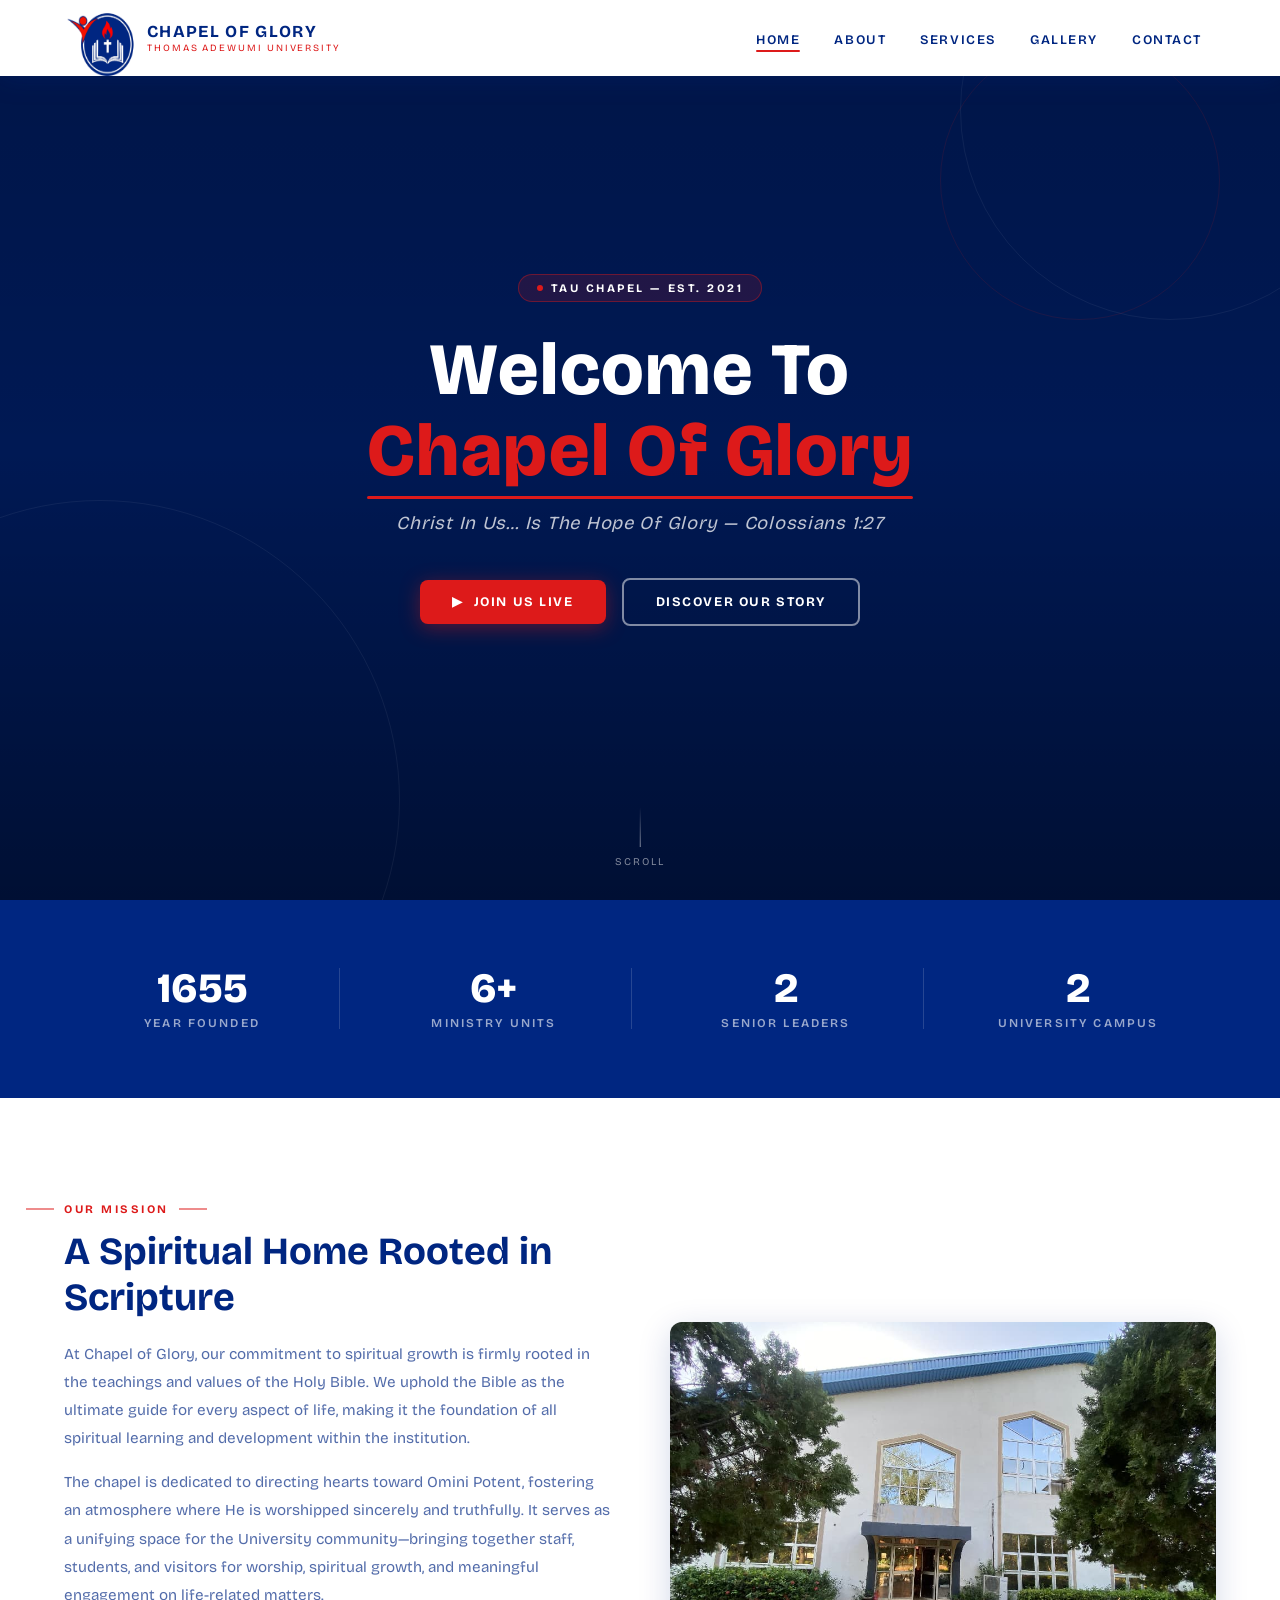
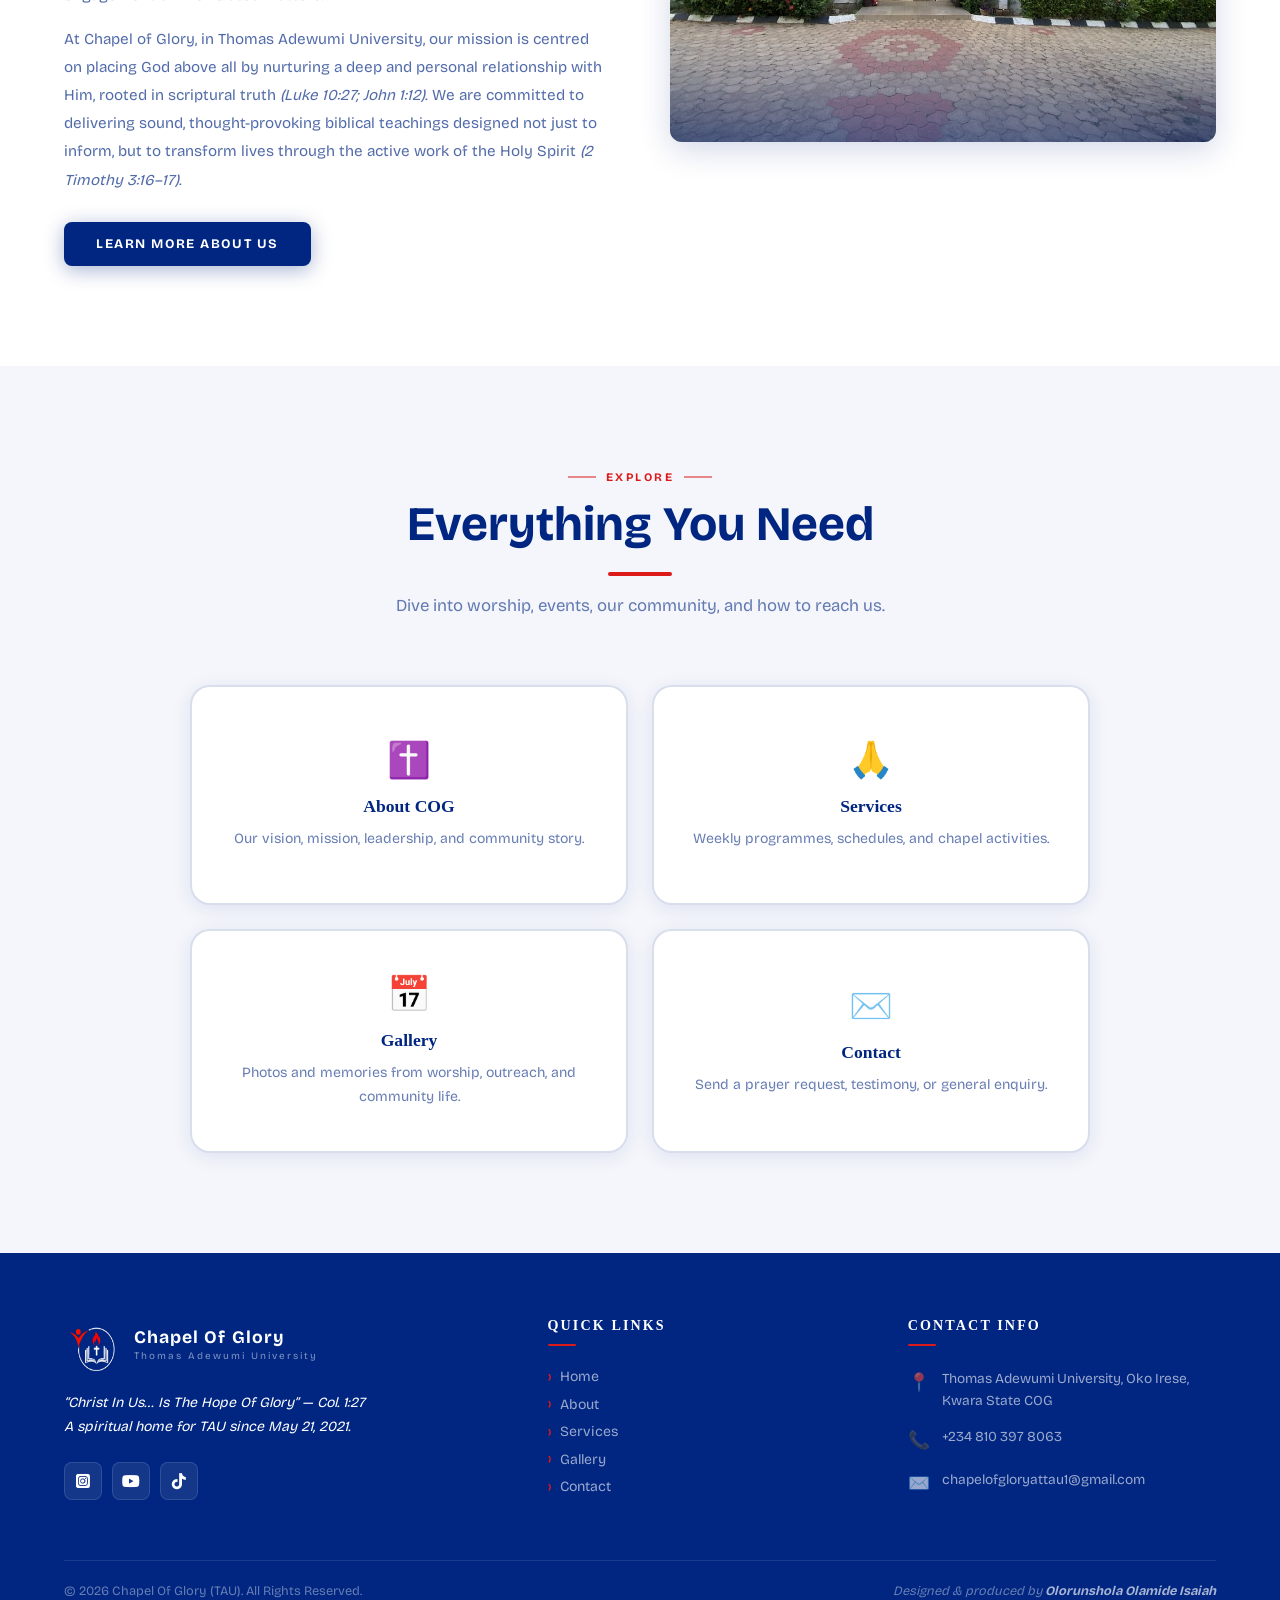
==== commit 21aebf7b: "Add files via upload" ====
--- a/index.html
+++ b/index.html
@@ -211,15 +211,15 @@
           </div>
         </a>
         <a
-          href="events.html"
+          href="gallary.html"
           class="card reveal reveal-delay-3"
           style="text-decoration: none"
         >
           <div class="card-body" style="padding: 32px 26px; text-align: center">
             <div style="font-size: 2.2rem; margin-bottom: 14px">📅</div>
-            <div class="card-title">Events</div>
+            <div class="card-title">Gallery</div>
             <p class="card-text">
-              Upcoming revivals, outreaches, and special gatherings.
+              Photos and memories from worship, outreach, and community life.
             </p>
           </div>
         </a>
@@ -279,7 +279,7 @@
             <a href="index.html">Home</a>
             <a href="about.html">About</a>
             <a href="services.html">Services</a>
-            <a href="events.html">Events</a>
+            <a href="gallery.html">Gallery</a>
             <a href="contact.html">Contact</a>
           </div>
         </div>
--- a/style.css
+++ b/style.css
@@ -116,10 +116,7 @@
 .nav-logo {
   width: 75px;
   height: 75px;
-  top: 50%;
-  left: 70%;
-  overflow: hidden;
-  animation: flip 2s ease-in-out infinite;
+  animation: flip 3s linear infinite;
   transform-style: preserve-3d;
 }
 
@@ -127,8 +124,8 @@
   0% {
     transform: perspective(800px) rotateY(0deg);
   }
-  50% {
-    transform: perspective(800px) rotateY(180deg);
+  100% {
+    transform: perspective(800px) rotateY(360deg);
   }
 }
 .nav-title {
@@ -1480,71 +1477,325 @@
 .breadcrumb span {
   color: rgba(255, 255, 255, 0.3);
 }
-
 /* ============================================================
-   Gallary
+   GALLERY SECTION — Redesign
+   In style.css, find the gallery block (around line 1500)
+   and replace from .gallery-section { ... } down to the
+   last gallery @media closing brace with this entire block.
    ============================================================ */
 
 .gallery-section {
-  padding: 80px 8%;
-  background: #f8f9fc;
-}
-
-.section-title {
+  position: relative;
+  padding: calc(var(--nav-h) + 80px) 5% 100px;
+  background: #f5f7fc;
+  overflow: hidden;
+  isolation: isolate;
+}
+
+.gallery-bg-orb {
+  position: absolute;
+  border-radius: 50%;
+  filter: blur(90px);
+  pointer-events: none;
+  z-index: 0;
+}
+.gallery-bg-orb--1 {
+  width: 540px;
+  height: 540px;
+  top: -130px;
+  right: -150px;
+  background: radial-gradient(
+    circle,
+    rgba(0, 38, 129, 0.1) 0%,
+    transparent 70%
+  );
+  animation: orbFloat 9s ease-in-out infinite;
+}
+.gallery-bg-orb--2 {
+  width: 400px;
+  height: 400px;
+  bottom: 40px;
+  left: -110px;
+  background: radial-gradient(
+    circle,
+    rgba(221, 26, 26, 0.07) 0%,
+    transparent 70%
+  );
+  animation: orbFloat 13s ease-in-out infinite reverse;
+}
+@keyframes orbFloat {
+  0%,
+  100% {
+    transform: translateY(0) scale(1);
+  }
+  50% {
+    transform: translateY(-24px) scale(1.03);
+  }
+}
+
+.gallery-grid-lines {
+  position: absolute;
+  inset: 0;
+  z-index: 0;
+  background-image:
+    linear-gradient(rgba(0, 38, 129, 0.03) 1px, transparent 1px),
+    linear-gradient(90deg, rgba(0, 38, 129, 0.03) 1px, transparent 1px);
+  background-size: 48px 48px;
+}
+
+.gallery-inner {
+  position: relative;
+  z-index: 1;
+  max-width: 1280px;
+  margin: 0 auto;
+}
+
+/* Header */
+.gallery-header {
   text-align: center;
-  margin-bottom: 50px;
-}
-
-.section-title h1 {
-  font-size: 40px;
-  margin-bottom: 10px;
-}
-
-.section-title p {
-  color: #666;
-}
-
+  margin-bottom: 60px;
+}
+.gallery-eyebrow {
+  display: inline-flex;
+  align-items: center;
+  gap: 8px;
+  font-size: 0.72rem;
+  font-weight: 700;
+  letter-spacing: 0.25em;
+  text-transform: uppercase;
+  color: var(--red);
+  margin-bottom: 14px;
+}
+.gallery-eyebrow__dot {
+  width: 6px;
+  height: 6px;
+  border-radius: 50%;
+  background: var(--red);
+  animation: blink 1.6s ease infinite;
+}
+.gallery-title {
+  font-family: "Bricolage Grotesque", sans-serif;
+  font-size: clamp(2.8rem, 6vw, 5rem);
+  font-weight: 900;
+  color: var(--navy);
+  line-height: 1.05;
+  letter-spacing: -0.02em;
+  margin-bottom: 14px;
+}
+.gallery-subtitle {
+  font-size: clamp(0.95rem, 1.5vw, 1.05rem);
+  color: rgba(0, 38, 129, 0.5);
+  line-height: 1.75;
+  max-width: 500px;
+  margin: 0 auto 28px;
+}
+.gallery-divider {
+  display: flex;
+  align-items: center;
+  justify-content: center;
+  gap: 16px;
+  color: var(--navy);
+  opacity: 0.15;
+}
+.gallery-divider span:not(.gallery-divider__cross) {
+  height: 1px;
+  width: 72px;
+  background: currentColor;
+}
+.gallery-divider__cross {
+  font-size: 0.8rem;
+}
+
+/* Grid */
 .album-container {
   display: grid;
-  grid-template-columns: repeat(auto-fit, minmax(340px, 1fr));
-  gap: 30px;
-}
-
-/* CARD */
+  grid-template-columns: repeat(auto-fill, minmax(300px, 1fr));
+  gap: 28px;
+}
+
+/* Card */
 .album-card {
-  background: white;
+  background: #fff;
   border-radius: 20px;
   overflow: hidden;
-  box-shadow: 0 10px 30px rgba(0, 0, 0, 0.08);
-  transition: 0.4s ease;
-}
-
+  box-shadow:
+    0 2px 8px rgba(0, 38, 129, 0.06),
+    0 8px 32px rgba(0, 38, 129, 0.09);
+  display: flex;
+  flex-direction: column;
+  transition:
+    transform 0.4s cubic-bezier(0.22, 0.84, 0.44, 1),
+    box-shadow 0.4s ease;
+  animation: cardReveal 0.6s ease both;
+  animation-delay: calc(var(--i, 0) * 0.12s);
+}
+@keyframes cardReveal {
+  from {
+    opacity: 0;
+    transform: translateY(28px);
+  }
+  to {
+    opacity: 1;
+    transform: translateY(0);
+  }
+}
 .album-card:hover {
-  transform: translateY(-5px);
-}
-
-/* PREVIEW GRID */
+  transform: translateY(-8px);
+  box-shadow:
+    0 4px 16px rgba(0, 38, 129, 0.08),
+    0 24px 56px rgba(0, 38, 129, 0.16);
+}
+
+/* Photo grid */
 .album-preview {
+  position: relative;
   display: grid;
   grid-template-columns: 2fr 1fr;
-  gap: 5px;
-  height: 280px;
-}
-
-.album-preview img {
+  gap: 3px;
+  height: 270px;
+  overflow: hidden;
+}
+.album-preview .big-img {
   width: 100%;
   height: 100%;
   object-fit: cover;
+  transition: transform 0.55s cubic-bezier(0.22, 0.84, 0.44, 1);
+}
+.album-card:hover .big-img {
+  transform: scale(1.05);
 }
 
 .small-images {
   display: grid;
   grid-template-rows: 1fr 1fr;
-  gap: 5px;
-}
-@media (max-width: 768px) {
-  .album-card {
+  gap: 3px;
+}
+.small-images img {
+  width: 100%;
+  height: 100%;
+  object-fit: cover;
+  transition: transform 0.55s cubic-bezier(0.22, 0.84, 0.44, 1);
+}
+.album-card:hover .small-images img {
+  transform: scale(1.07);
+}
+
+/* Hover overlay */
+.album-overlay {
+  position: absolute;
+  inset: 0;
+  background: linear-gradient(
+    to top,
+    rgba(0, 38, 129, 0.75) 0%,
+    rgba(0, 38, 129, 0.2) 55%,
+    transparent 100%
+  );
+  opacity: 0;
+  transition: opacity 0.35s ease;
+  pointer-events: none;
+}
+.album-card:hover .album-overlay {
+  opacity: 1;
+}
+
+/* Album number badge */
+.album-badge {
+  position: absolute;
+  top: 14px;
+  left: 14px;
+  background: rgba(0, 0, 0, 0.5);
+  backdrop-filter: blur(6px);
+  -webkit-backdrop-filter: blur(6px);
+  color: #fff;
+  font-size: 0.67rem;
+  font-weight: 700;
+  letter-spacing: 0.15em;
+  text-transform: uppercase;
+  padding: 5px 12px;
+  border-radius: 100px;
+  border: 1px solid rgba(255, 255, 255, 0.18);
+}
+
+/* Card content */
+.album-content {
+  padding: 20px 22px 0;
+  display: flex;
+  flex-direction: column;
+  gap: 8px;
+  flex: 1;
+}
+.album-content h2 {
+  font-family: "Bricolage Grotesque", sans-serif;
+  font-size: 1.1rem;
+  font-weight: 800;
+  color: var(--navy);
+  line-height: 1.2;
+  letter-spacing: -0.01em;
+}
+.album-content p {
+  font-size: 0.82rem;
+  color: rgba(0, 38, 129, 0.5);
+  font-weight: 500;
+  letter-spacing: 0.04em;
+}
+
+/* View Full Album button */
+.album-content a {
+  display: flex;
+  align-items: center;
+  justify-content: center;
+  gap: 8px;
+  margin-top: auto;
+  padding: 14px 20px;
+  background: var(--navy);
+  color: #fff;
+  font-size: 0.78rem;
+  font-weight: 700;
+  letter-spacing: 0.1em;
+  text-transform: uppercase;
+  text-decoration: none;
+  margin-left: -22px;
+  margin-right: -22px;
+  margin-bottom: 0;
+  border-top: 1px solid rgba(0, 38, 129, 0.08);
+  transition:
+    background 0.25s ease,
+    letter-spacing 0.25s ease;
+}
+.album-content a svg {
+  transition: transform 0.25s ease;
+  flex-shrink: 0;
+}
+.album-content a:hover {
+  background: var(--red);
+  letter-spacing: 0.14em;
+}
+.album-content a:hover svg {
+  transform: translateX(5px);
+}
+
+/* Responsive */
+@media (max-width: 900px) {
+  .gallery-section {
+    padding-bottom: 72px;
+  }
+  .album-container {
+    grid-template-columns: repeat(2, 1fr);
+    gap: 20px;
+  }
+}
+@media (max-width: 560px) {
+  .gallery-section {
+    padding-top: calc(var(--nav-h) + 56px);
+  }
+  .album-container {
     grid-template-columns: 1fr;
+  }
+  .album-preview {
+    height: 240px;
+  }
+  .gallery-title {
+    letter-spacing: -0.01em;
   }
 }
 
@@ -1838,3 +2089,70 @@
     text-align: center;
   }
 }
+
+/* ============================================================
+   QUICK LINKS GRID
+   ============================================================ */
+.grid-4 {
+  display: grid;
+  grid-template-columns: repeat(2, 1fr);
+  gap: 24px;
+  max-width: 900px;
+  margin: 0 auto;
+}
+
+.grid-4 .card {
+  border: 2.5px solid rgba(0, 38, 129, 0.15);
+  border-radius: 20px;
+  padding: 10px;
+  min-height: 220px;
+  display: flex;
+  flex-direction: column;
+  align-items: center;
+  justify-content: center;
+  text-align: center;
+  transition:
+    border var(--transition),
+    transform var(--transition),
+    box-shadow var(--transition);
+}
+
+.grid-4 .card:hover {
+  border: 2.5px solid var(--Logo-color);
+  transform: translateY(-8px);
+  box-shadow: var(--shadow-lift);
+}
+
+.grid-4 .card-body {
+  padding: 32px 26px;
+  text-align: center;
+  width: 100%;
+}
+
+.grid-4 .card-title {
+  font-family: "Cinzel", serif;
+  font-size: 1.1rem;
+  font-weight: 700;
+  color: var(--navy);
+  margin-bottom: 10px;
+}
+
+.grid-4 .card-text {
+  font-size: 0.88rem;
+  color: rgba(0, 38, 129, 0.6);
+  line-height: 1.7;
+}
+
+/* Desktop — keep 2x2 layout */
+@media (min-width: 900px) {
+  .grid-4 {
+    grid-template-columns: repeat(2, 1fr);
+  }
+}
+
+/* Mobile — stack to 1 column on very small screens */
+@media (max-width: 480px) {
+  .grid-4 {
+    grid-template-columns: 1fr;
+  }
+}
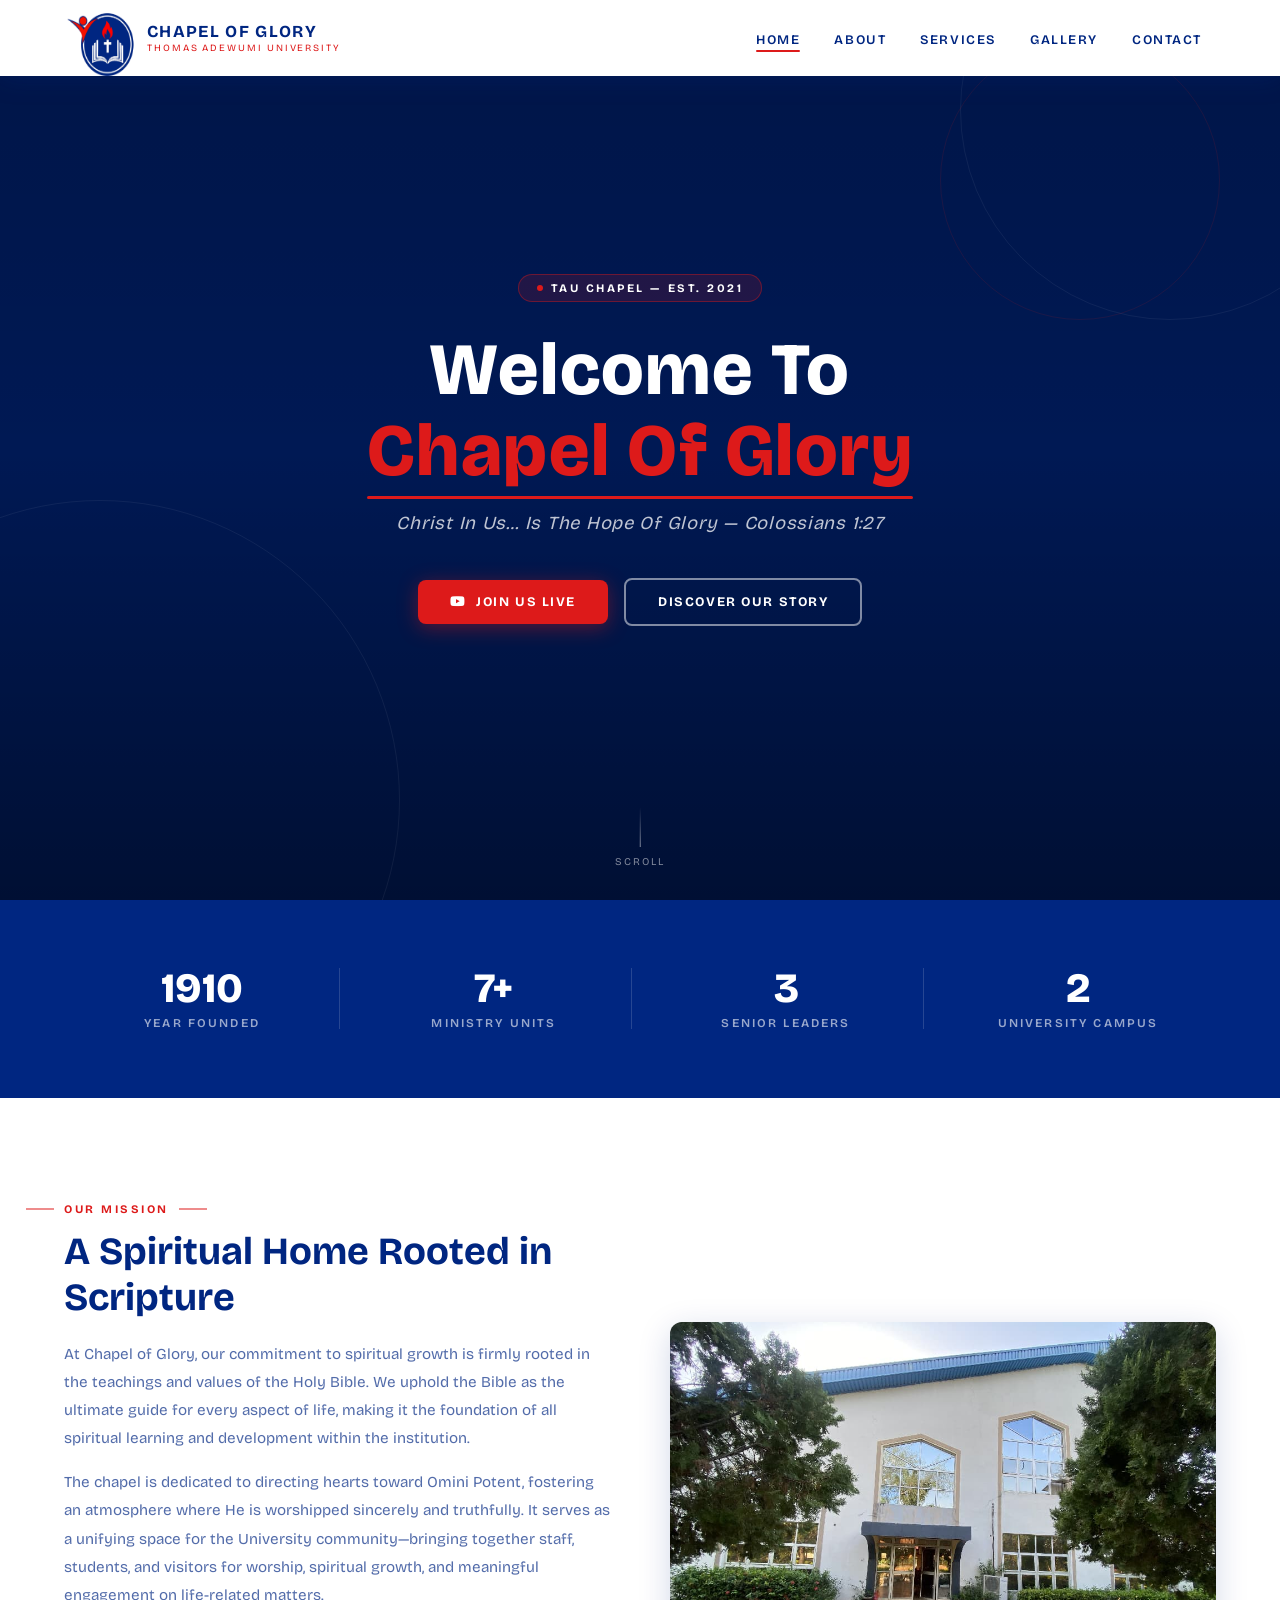
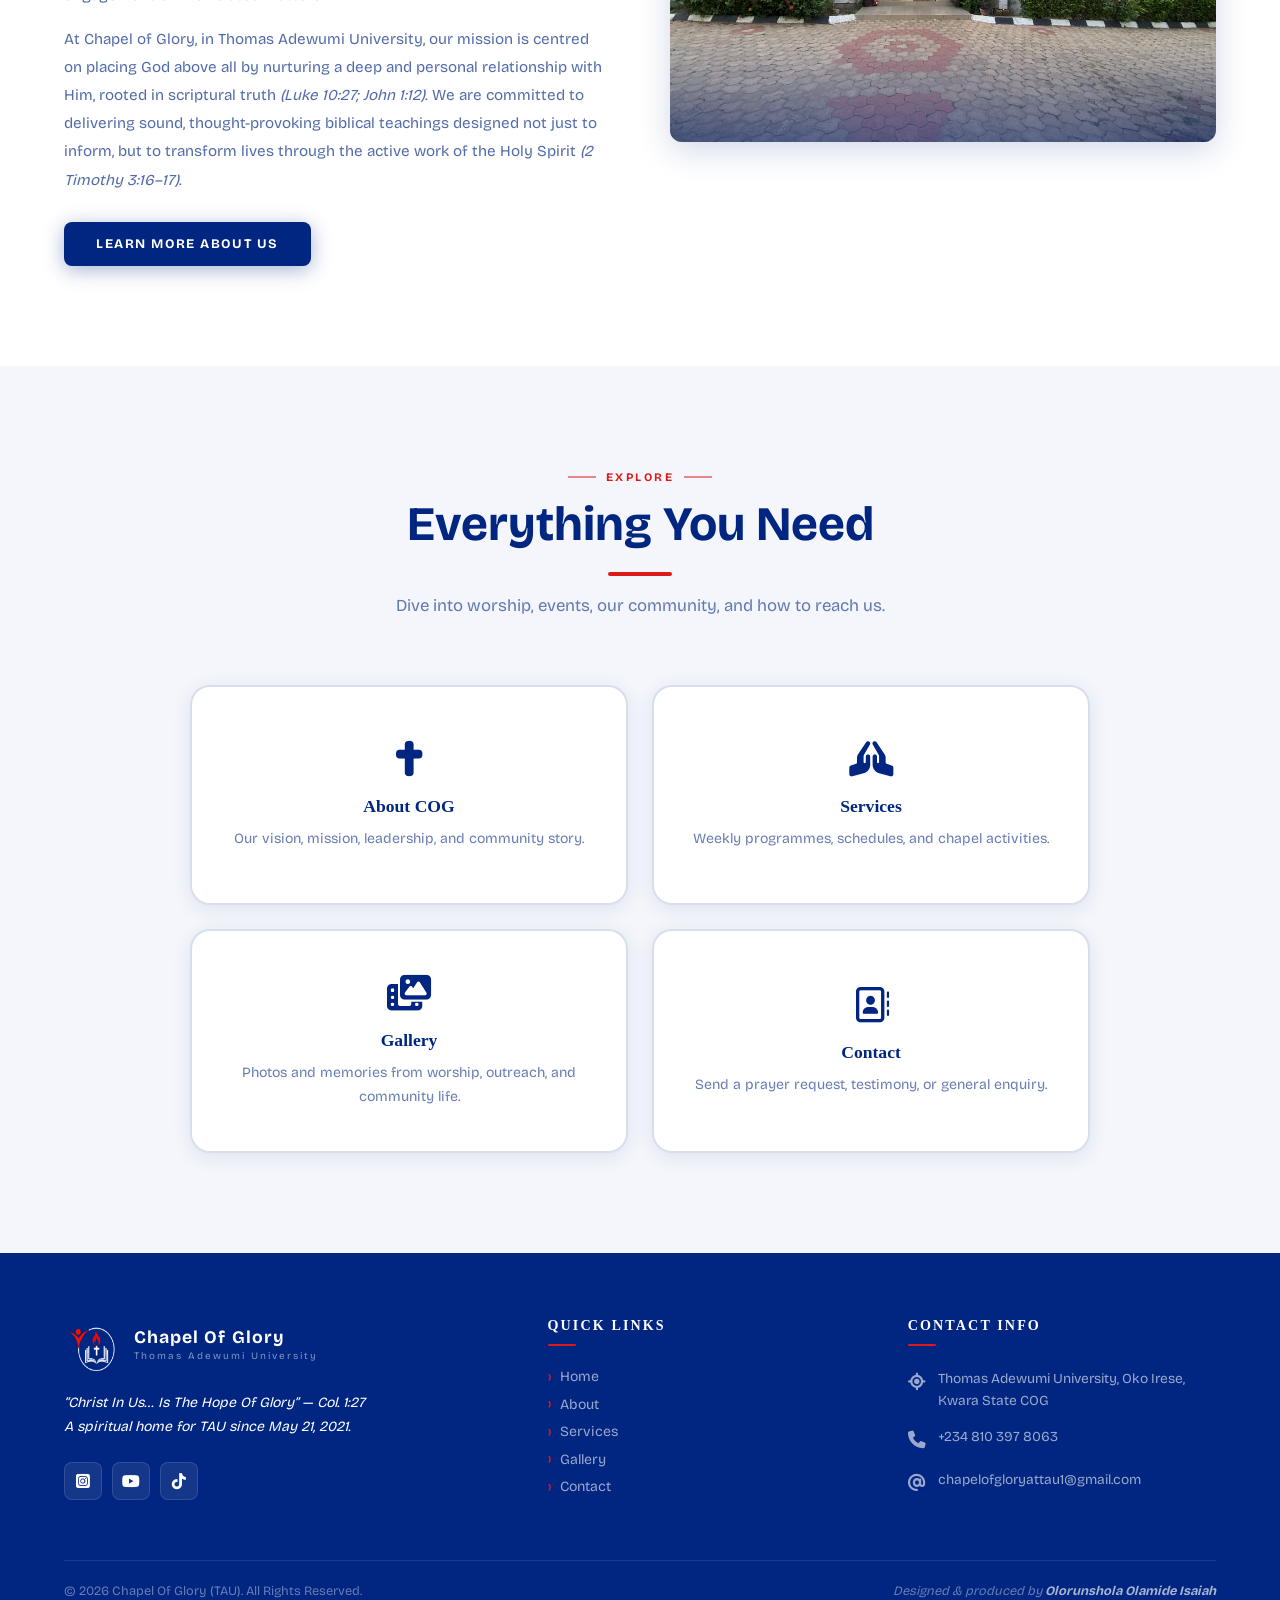
==== commit f01b7fb4: "Add files via upload" ====
--- a/index.html
+++ b/index.html
@@ -87,7 +87,7 @@
             rel="noopener"
             class="btn btn-primary"
           >
-            <span>&#9654;</span> Join Us Live
+            <span><i class="fa-brands fa-youtube"></i></span> Join Us Live
           </a>
           <a href="about.html" class="btn btn-outline">Discover Our Story</a>
         </div>
@@ -190,7 +190,9 @@
           style="text-decoration: none"
         >
           <div class="card-body" style="padding: 32px 26px; text-align: center">
-            <div style="font-size: 2.2rem; margin-bottom: 14px">✝️</div>
+            <div style="font-size: 2.2rem; margin-bottom: 14px">
+              <i class="fa-solid fa-cross"></i>
+            </div>
             <div class="card-title">About COG</div>
             <p class="card-text">
               Our vision, mission, leadership, and community story.
@@ -203,7 +205,9 @@
           style="text-decoration: none"
         >
           <div class="card-body" style="padding: 32px 26px; text-align: center">
-            <div style="font-size: 2.2rem; margin-bottom: 14px">🙏</div>
+            <div style="font-size: 2.2rem; margin-bottom: 14px">
+              <i class="fa-solid fa-hands-praying"></i>
+            </div>
             <div class="card-title">Services</div>
             <p class="card-text">
               Weekly programmes, schedules, and chapel activities.
@@ -216,7 +220,9 @@
           style="text-decoration: none"
         >
           <div class="card-body" style="padding: 32px 26px; text-align: center">
-            <div style="font-size: 2.2rem; margin-bottom: 14px">📅</div>
+            <div style="font-size: 2.2rem; margin-bottom: 14px">
+              <i class="fa-solid fa-photo-film"></i>
+            </div>
             <div class="card-title">Gallery</div>
             <p class="card-text">
               Photos and memories from worship, outreach, and community life.
@@ -229,7 +235,9 @@
           style="text-decoration: none"
         >
           <div class="card-body" style="padding: 32px 26px; text-align: center">
-            <div style="font-size: 2.2rem; margin-bottom: 14px">✉️</div>
+            <div style="font-size: 2.2rem; margin-bottom: 14px">
+              <i class="fa-regular fa-address-book"></i>
+            </div>
             <div class="card-title">Contact</div>
             <p class="card-text">
               Send a prayer request, testimony, or general enquiry.
@@ -287,15 +295,17 @@
         <div class="footer-col">
           <h4>Contact Info</h4>
           <div class="footer-contact-item">
-            <span class="icon">📍</span>
+            <span class="icon"
+              ><i class="fa-solid fa-location-crosshairs"></i
+            ></span>
             <span>Thomas Adewumi University, Oko Irese, Kwara State COG</span>
           </div>
           <div class="footer-contact-item">
-            <span class="icon">📞</span>
+            <span class="icon"><i class="fa-solid fa-phone"></i></span>
             <span><a href="tel:+2348103978063">+234 810 397 8063</a></span>
           </div>
           <div class="footer-contact-item">
-            <span class="icon">✉️</span>
+            <span class="icon"><i class="fa-solid fa-at"></i></span>
             <span
               ><a href="mailto:chapelofgloryattau1@gmail.com"
                 >chapelofgloryattau1@gmail.com</a
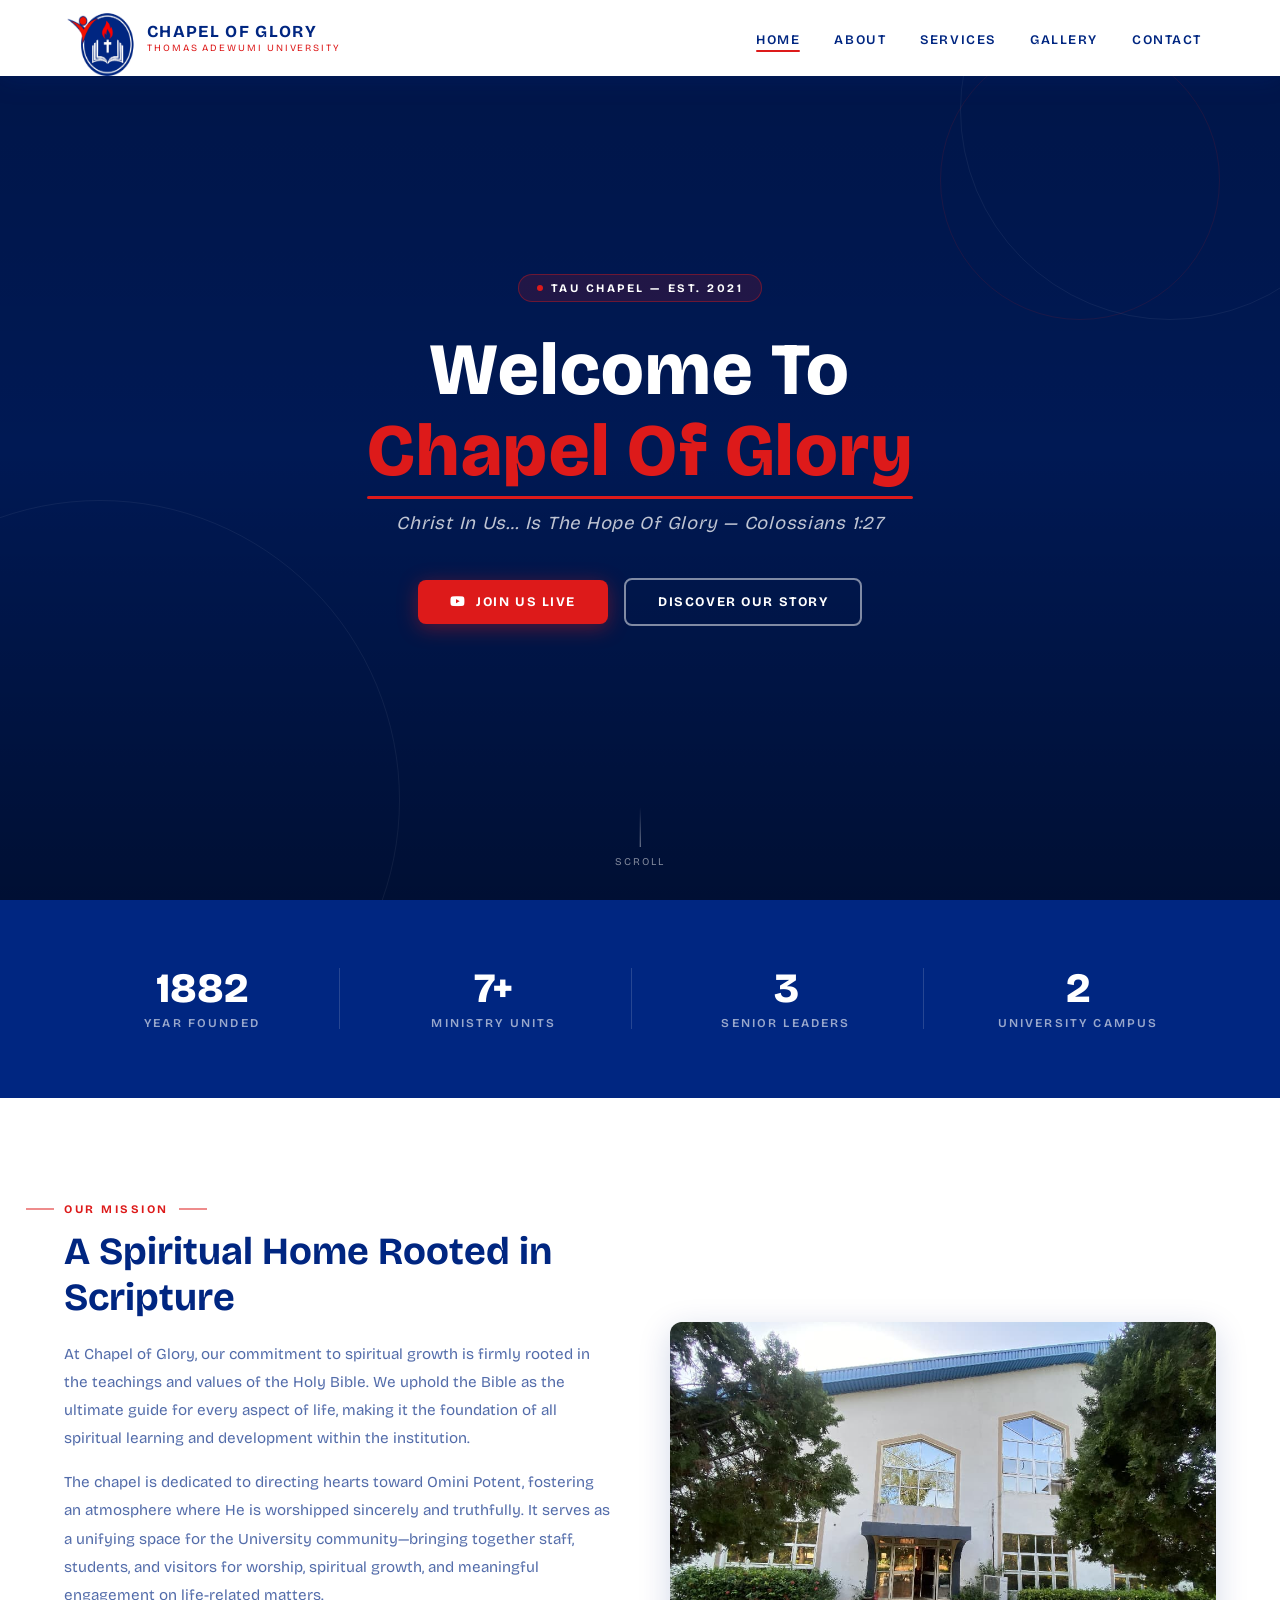
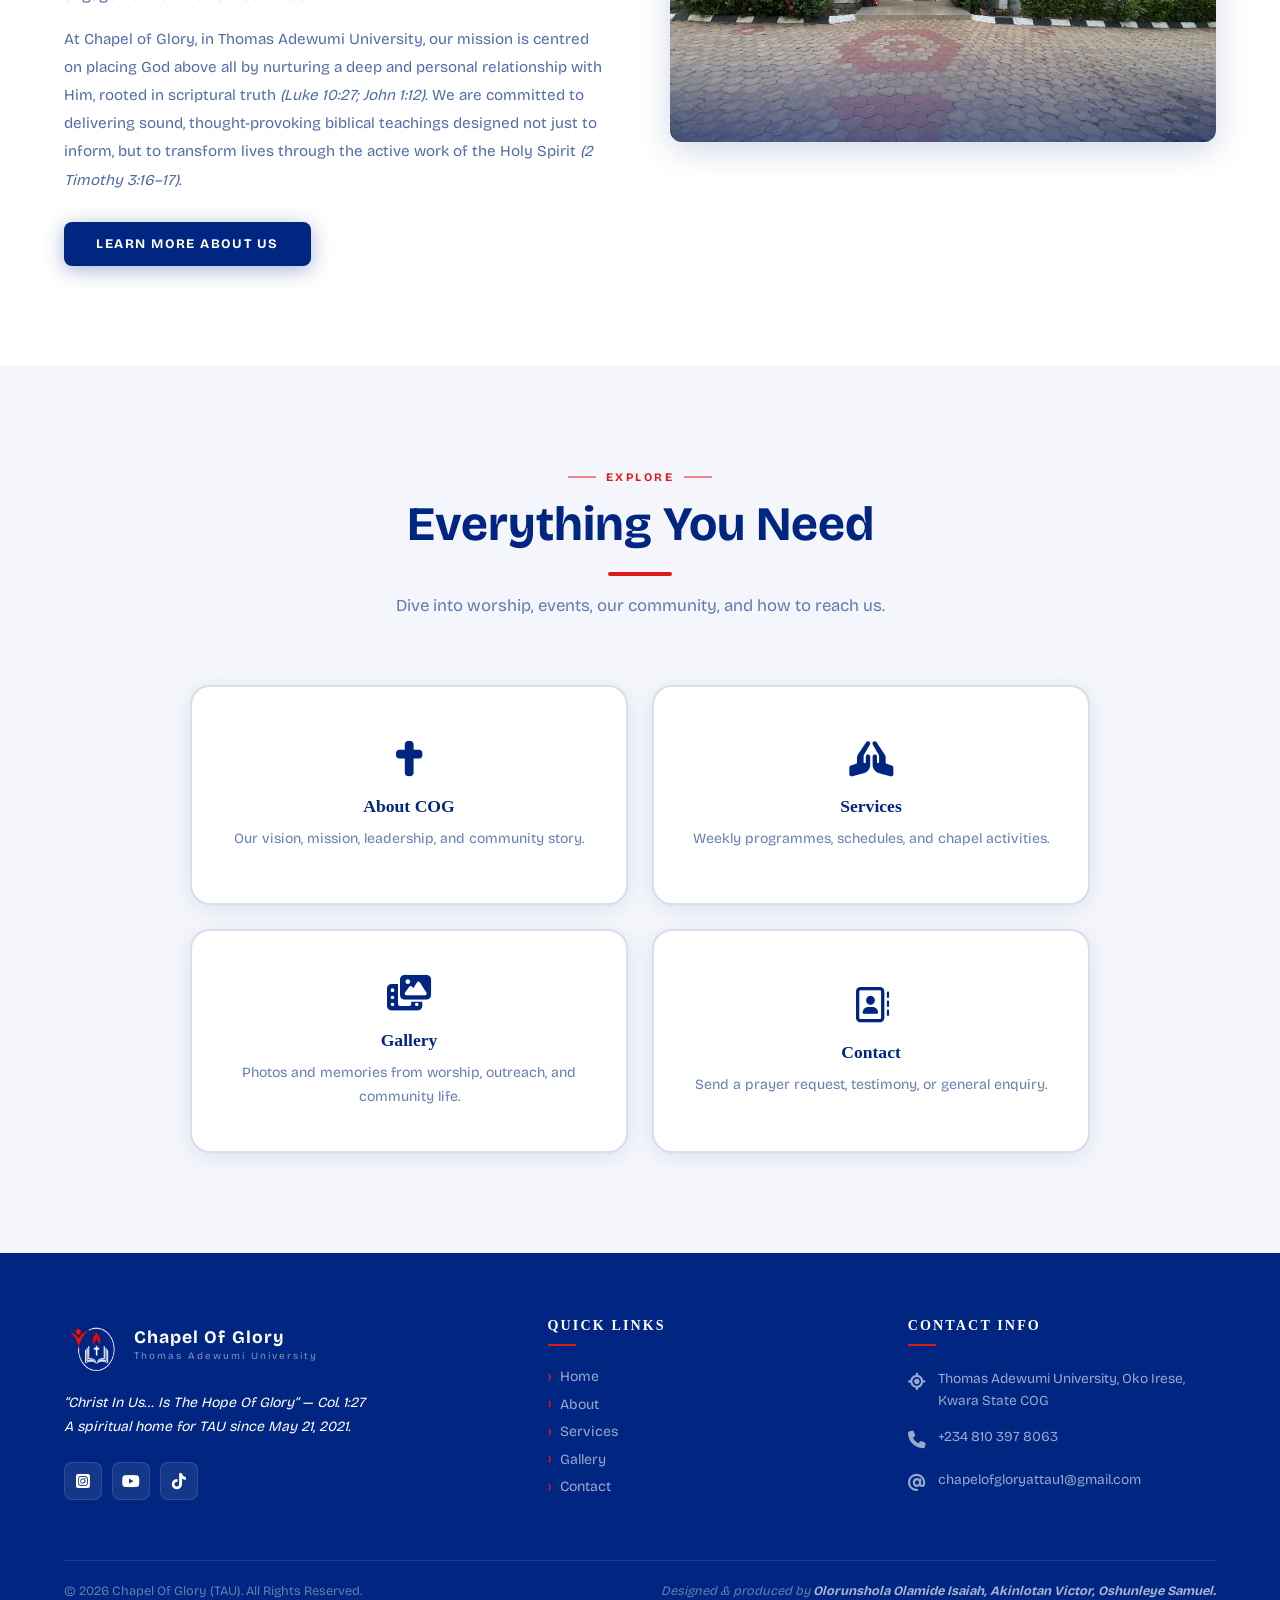
==== commit 3c5e06b6: "Add files via upload" ====
--- a/index.html
+++ b/index.html
@@ -319,7 +319,9 @@
         <span>&copy; 2026 Chapel Of Glory (TAU). All Rights Reserved.</span>
         <span class="footer-credit"
           >Designed &amp; produced by
-          <strong>Olorunshola Olamide Isaiah</strong></span
+          <strong>Olorunshola Olamide Isaiah, </strong>
+          <strong>Akinlotan Victor, </strong>
+          <strong>Oshunleye Samuel.</strong></span
         >
       </div>
     </footer>
